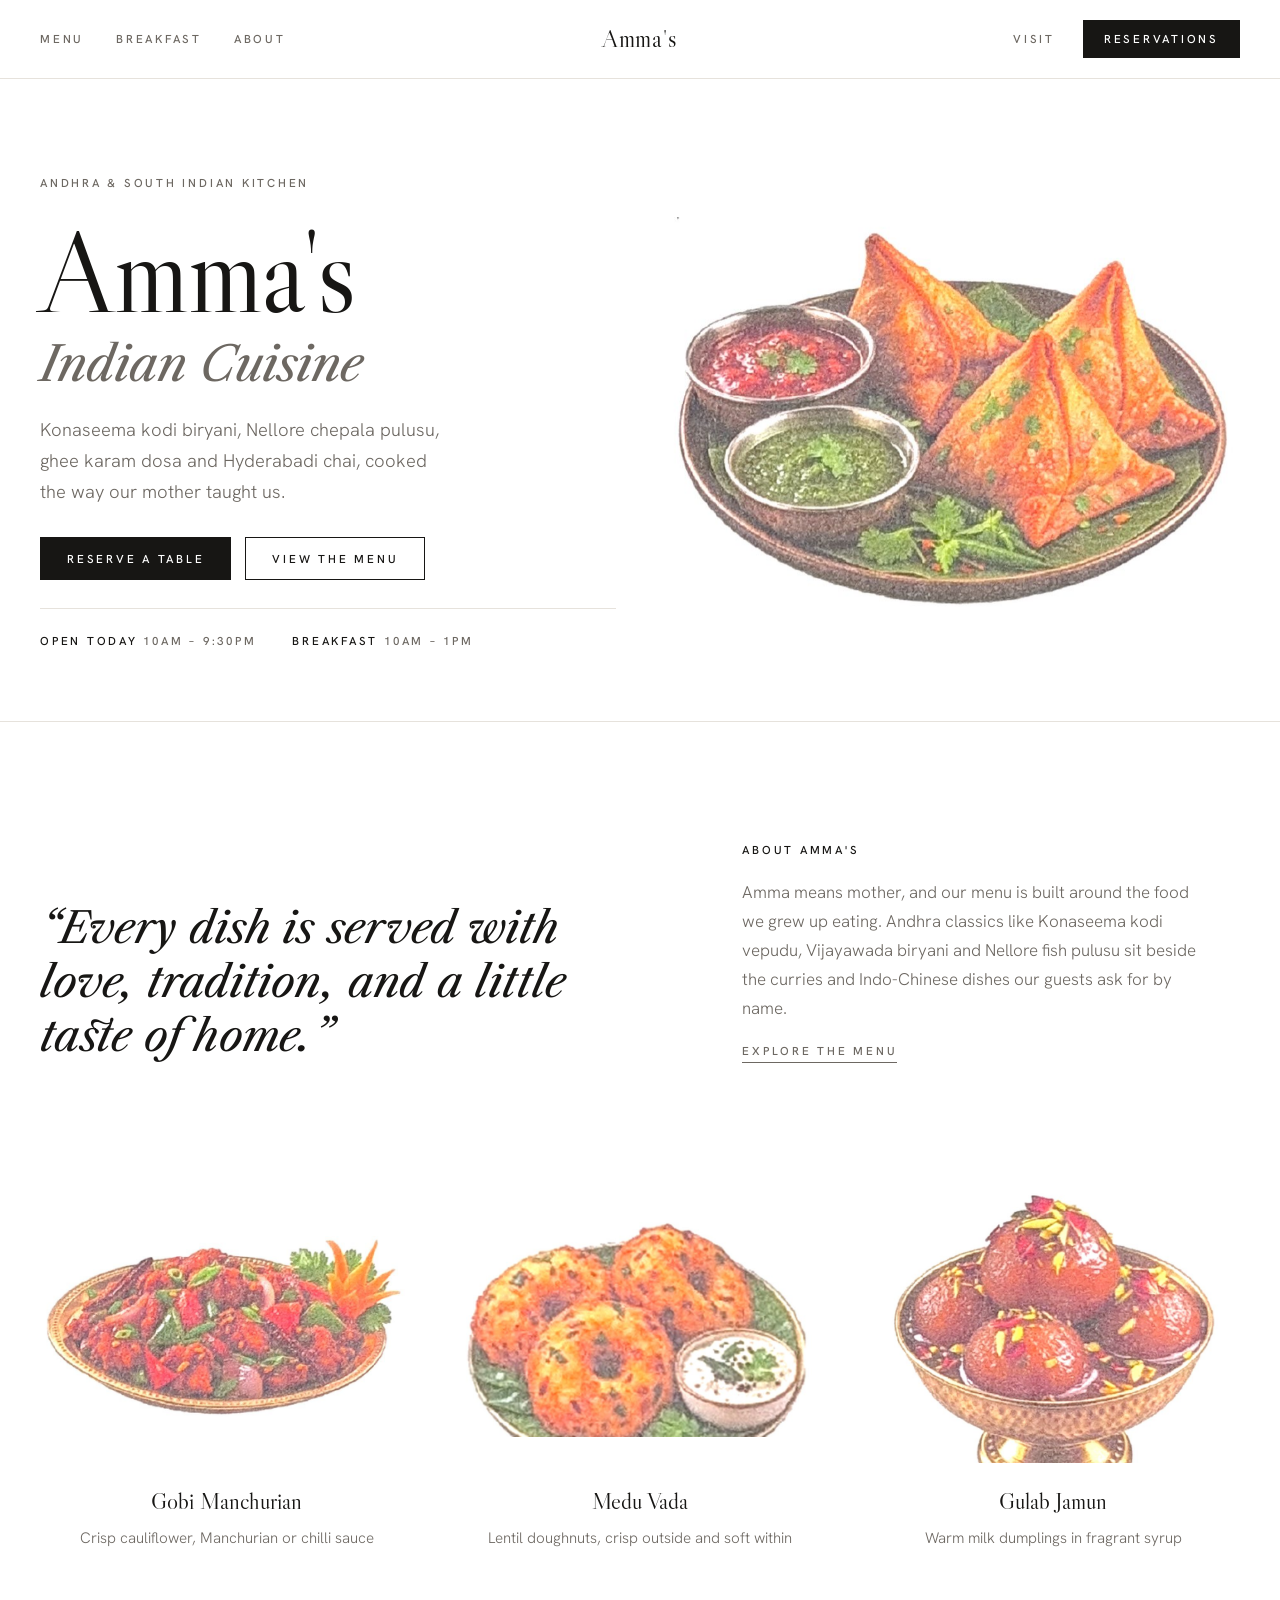
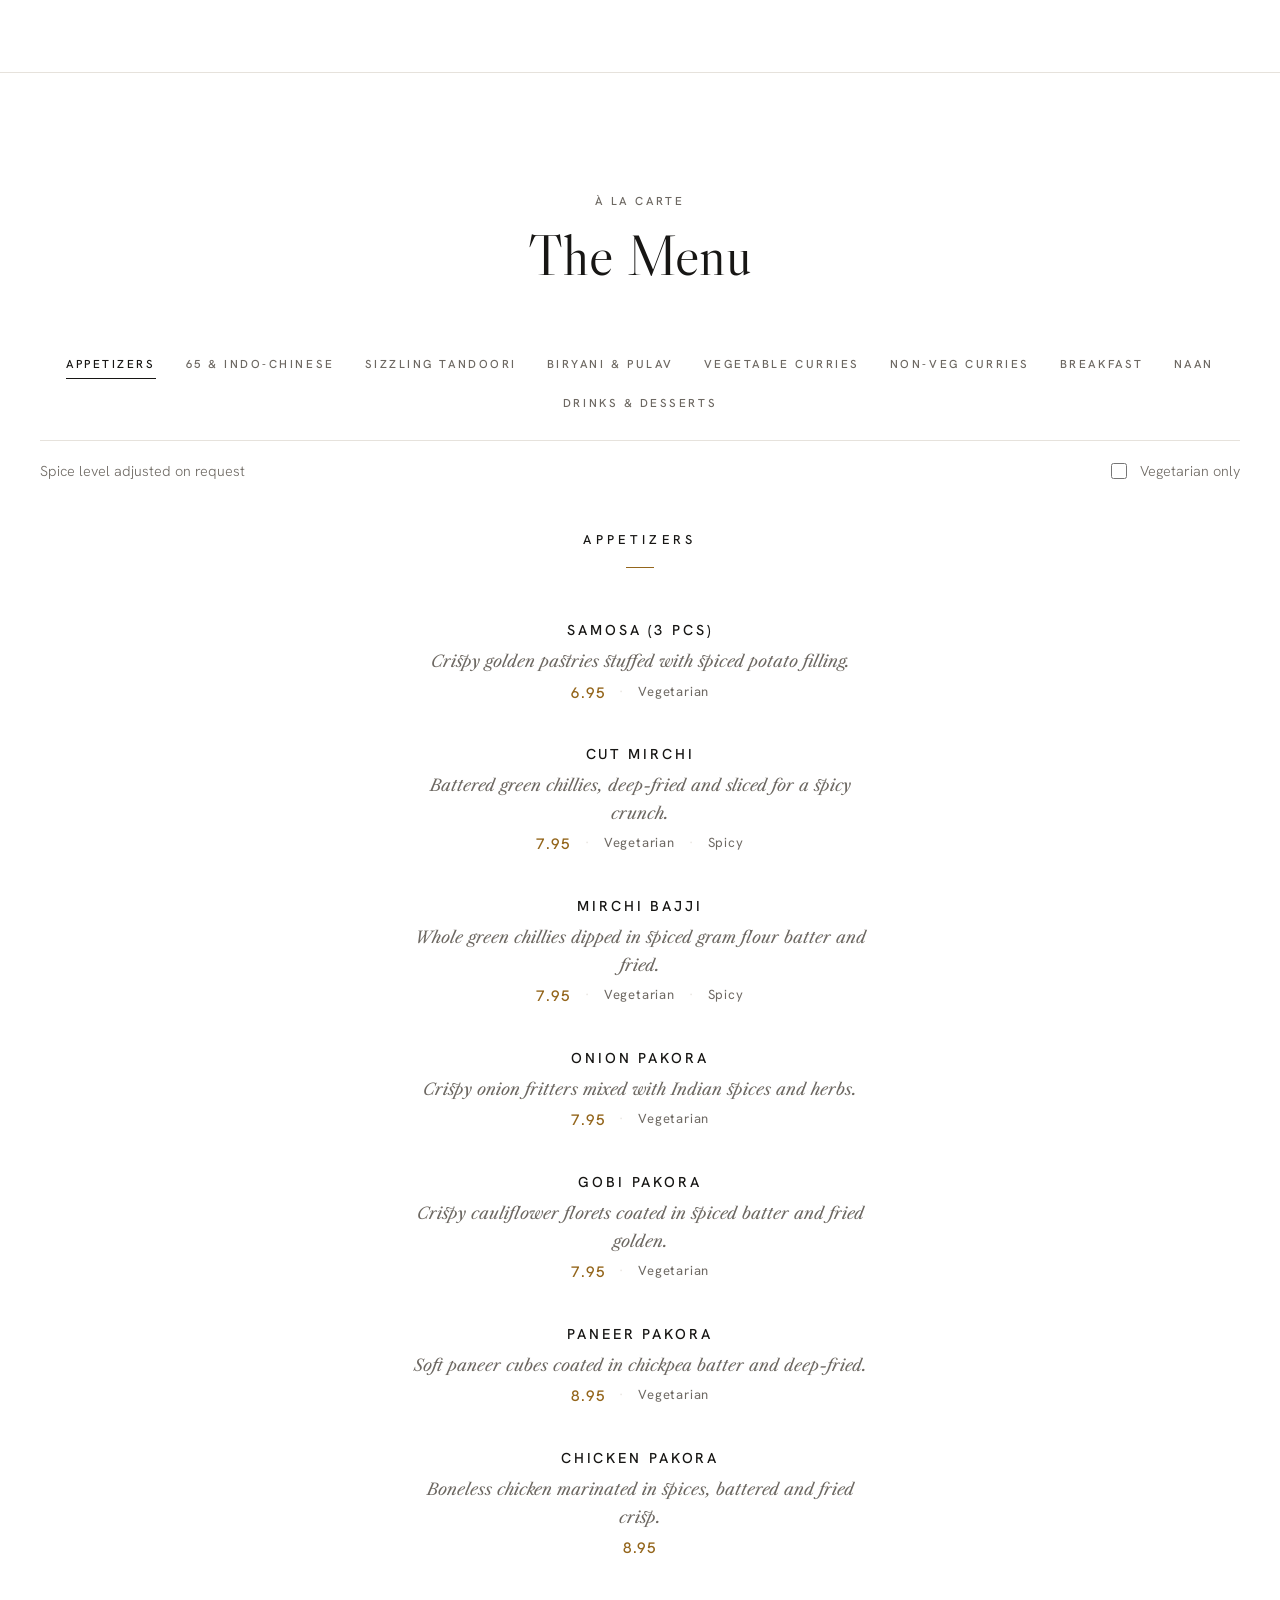
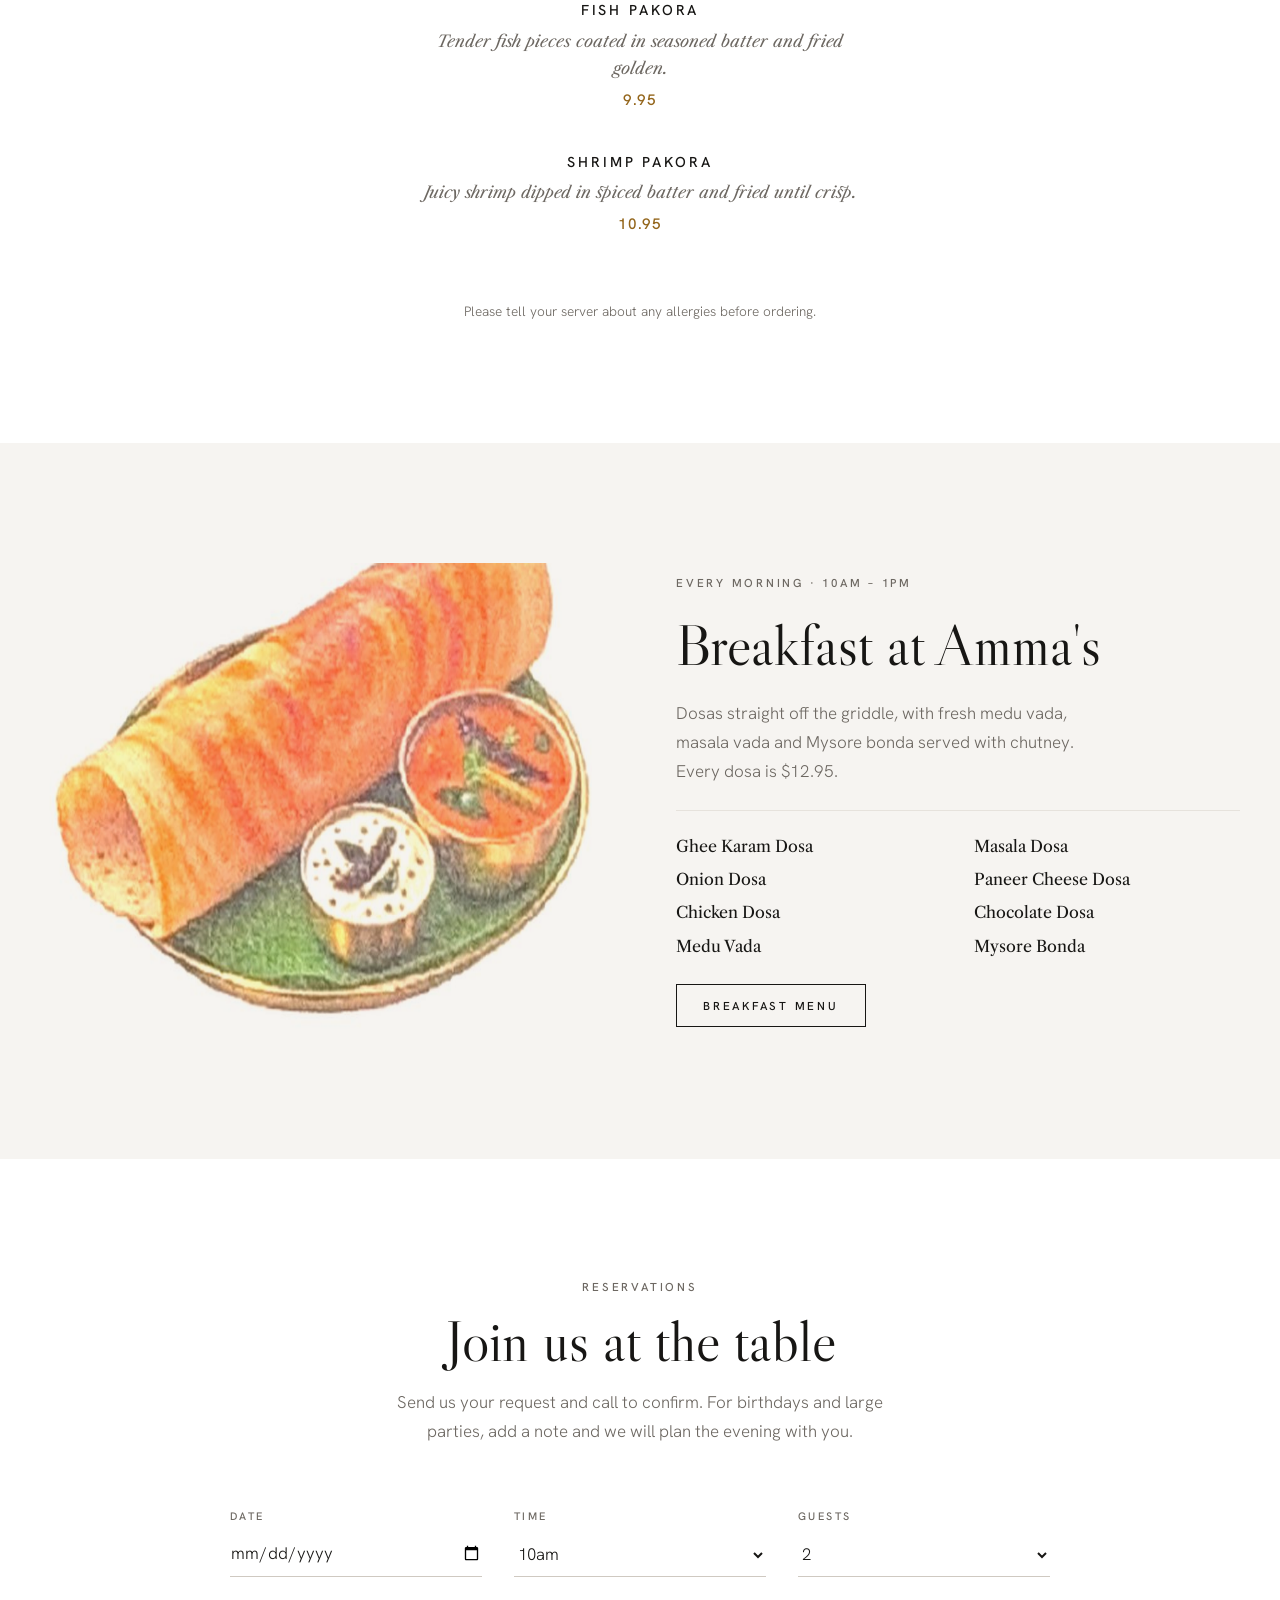
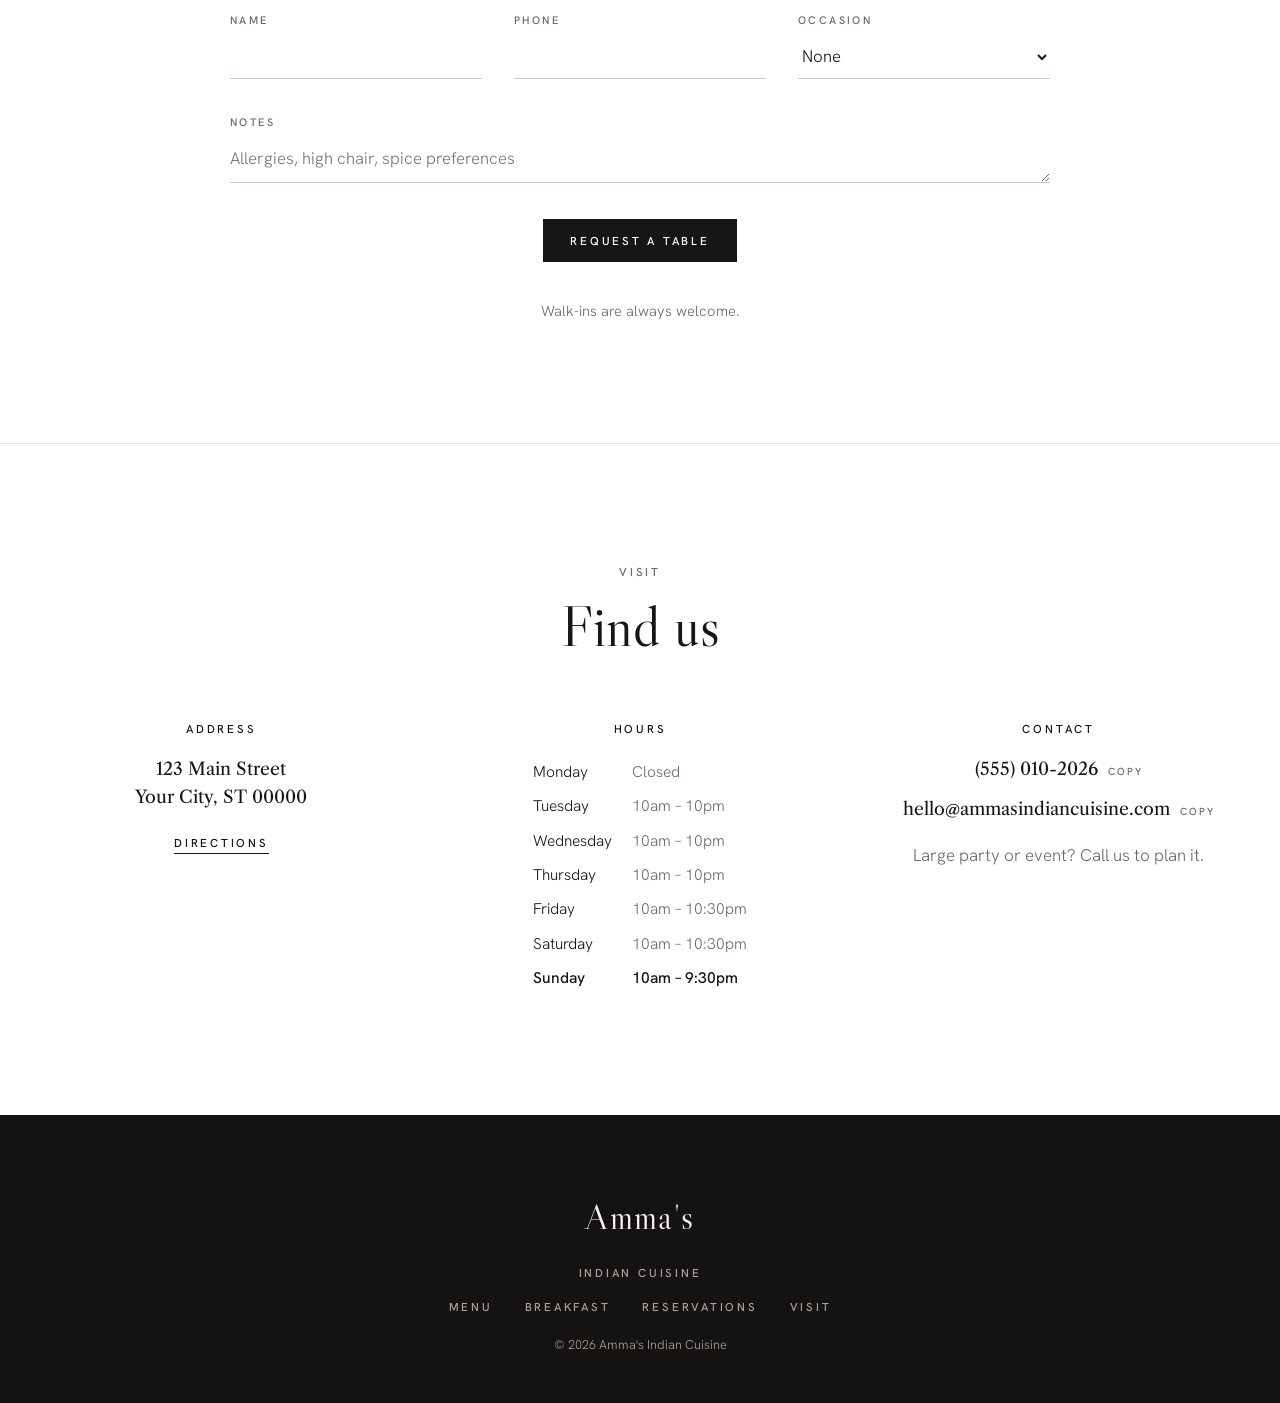
==== ammas-indian-cuisine/index.html @ 2a4d397b "Set Amma's menu as a centred tasting-menu column Dish names in tracked caps, italic descriptions and" ====
<!doctype html>
<html lang="en">
<head>
<meta charset="utf-8">
<meta name="viewport" content="width=device-width, initial-scale=1, viewport-fit=cover">
<title>Amma's Indian Cuisine</title>
<meta name="claude:viewport-fit-sides" content="cover">
<meta name="description" content="Amma's Indian Cuisine: Andhra and South Indian cooking. Dum biryani, Andhra curries, Indo-Chinese, and dosas for breakfast.">
<link rel="preconnect" href="https://fonts.googleapis.com">
<link rel="preconnect" href="https://fonts.gstatic.com" crossorigin>
<link rel="stylesheet" href="https://fonts.googleapis.com/css2?family=Libre+Caslon+Display&family=Libre+Caslon+Text:ital@0;1&family=Hanken+Grotesk:wght@300;400;500;600&display=swap">
<style>
/* Layout: American fine-dining house style. White page, generous whitespace, one serif voice, tracked small caps for wayfinding, photography carries the colour. Single light look by choice: the dish photos sit on white. */
:root {
  --page: #ffffff;
  --ink: #171614;
  --soft: #6d6862;
  --hair: #e6e2dc;
  --brass: #94661c;
  --night: #141311;

  --display: "Libre Caslon Display", "Big Caslon", "Iowan Old Style", Georgia, serif;
  --serif: "Libre Caslon Text", "Iowan Old Style", Georgia, serif;
  --sans: "Hanken Grotesk", "Helvetica Neue", Arial, sans-serif;

  --max: 1240px;
  --gutter-l: max(20px, env(safe-area-inset-left, 0px));
  --gutter-r: max(20px, env(safe-area-inset-right, 0px));
  color-scheme: light;
}

* { box-sizing: border-box; }
[hidden] { display: none !important; }
html { scroll-behavior: smooth; }
body {
  margin: 0;
  background: var(--page);
  color: var(--ink);
  font: 300 1.0625rem/1.7 var(--sans);
  -webkit-font-smoothing: antialiased;
}
body::before {
  content: "";
  position: fixed;
  inset: 0 0 auto;
  height: env(safe-area-inset-top, 0px);
  z-index: 10;
  background: var(--page);
}
h1, h2, h3 { margin: 0; font-weight: 400; text-wrap: balance; }
p { margin: 0; }
img { max-width: 100%; display: block; }
a { color: inherit; }
:focus-visible { outline: 1px solid var(--ink); outline-offset: 4px; }

.wrap { max-width: var(--max); margin: 0 auto; padding-left: var(--gutter-l); padding-right: var(--gutter-r); }
.caps {
  font: 500 0.72rem/1.4 var(--sans);
  letter-spacing: 0.24em;
  text-transform: uppercase;
}
.link {
  text-decoration: none;
  border-bottom: 1px solid currentColor;
  padding-bottom: 3px;
}
.link:hover { color: var(--brass); }
.btn {
  display: inline-block;
  font: 500 0.72rem/1 var(--sans);
  letter-spacing: 0.24em;
  text-transform: uppercase;
  text-decoration: none;
  color: var(--ink);
  border: 1px solid var(--ink);
  padding: 15px 26px;
  background: transparent;
  cursor: pointer;
  transition: background 0.25s, color 0.25s;
}
.btn:hover, .btn.solid { background: var(--ink); color: var(--page); }
.btn.solid:hover { background: transparent; color: var(--ink); }

/* Header */
.site-header {
  position: sticky;
  top: env(safe-area-inset-top, 0px);
  z-index: 20;
  background: var(--page);
  border-bottom: 1px solid var(--hair);
}
.site-header .wrap {
  display: grid;
  grid-template-columns: 1fr auto 1fr;
  align-items: center;
  padding-block: 18px;
  gap: 16px;
}
.nav { display: flex; gap: 32px; }
.nav a { text-decoration: none; color: var(--soft); }
.nav a:hover { color: var(--ink); }
.wordmark {
  font-family: var(--display);
  font-size: 1.55rem;
  letter-spacing: 0.04em;
  text-decoration: none;
  color: var(--ink);
  white-space: nowrap;
}
.header-right { justify-self: end; display: flex; align-items: center; gap: 28px; }
.header-right .btn { padding: 12px 20px; }
@media (max-width: 860px) {
  .site-header .wrap { grid-template-columns: auto 1fr; }
  .nav, .header-right .nav { display: none; }
}

/* Hero */
.hero .wrap {
  display: grid;
  grid-template-columns: repeat(2, minmax(0, 1fr));
  gap: 48px;
  align-items: center;
  padding-block: 96px 72px;
}
.hero-copy { display: grid; gap: 28px; min-width: 0; }
.hero h1 {
  font-family: var(--display);
  font-size: clamp(3.6rem, 9vw, 7.6rem);
  line-height: 0.92;
  letter-spacing: -0.015em;
}
.hero h1 span { display: block; font-family: var(--serif); font-style: italic; font-size: 0.42em; letter-spacing: 0; margin-top: 0.35em; color: var(--soft); }
.hero .lede { font-size: 1.15rem; color: var(--soft); max-width: 40ch; }
.hero-actions { display: flex; flex-wrap: wrap; gap: 14px; align-items: center; }
.hero-meta { display: flex; flex-wrap: wrap; gap: 10px 36px; color: var(--soft); padding-top: 24px; border-top: 1px solid var(--hair); }
.hero-meta b { color: var(--ink); font-weight: 500; }
.hero-figure { margin: 0; min-width: 0; }
.hero-figure img { width: 100%; height: auto; }
@media (prefers-reduced-motion: no-preference) {
  .hero-copy > *, .hero-figure { animation: fade 1.2s cubic-bezier(.2,.6,.2,1) both; }
  .hero-copy > *:nth-child(2) { animation-delay: 0.1s; }
  .hero-copy > *:nth-child(3) { animation-delay: 0.2s; }
  .hero-copy > *:nth-child(4) { animation-delay: 0.3s; }
  .hero-figure { animation-delay: 0.25s; }
}
@keyframes fade { from { opacity: 0.001; transform: translateY(12px); } }
@media (max-width: 860px) {
  .hero .wrap { grid-template-columns: minmax(0, 1fr); padding-block: 56px 40px; }
}

section { padding-block: 120px; }
@media (max-width: 860px) { section { padding-block: 80px; } }
.section-title { display: grid; gap: 16px; justify-items: center; text-align: center; margin-bottom: 64px; }
.section-title h2 { font-family: var(--display); font-size: clamp(2.4rem, 5vw, 3.6rem); line-height: 1.05; }
.section-title p { color: var(--soft); max-width: 52ch; }
.caps.muted { color: var(--soft); }

/* Statement */
.statement { border-top: 1px solid var(--hair); }
.statement .wrap { display: grid; grid-template-columns: minmax(0, 5fr) minmax(0, 4fr); gap: 80px; align-items: end; }
.statement blockquote {
  margin: 0;
  font-family: var(--serif);
  font-style: italic;
  font-size: clamp(1.8rem, 3.4vw, 2.7rem);
  line-height: 1.25;
}
.statement-body { display: grid; gap: 20px; color: var(--soft); max-width: 46ch; min-width: 0; }
@media (max-width: 860px) { .statement .wrap { grid-template-columns: minmax(0, 1fr); gap: 36px; } }

/* Signatures */
.signatures { padding-top: 0; }
.sig-grid { display: grid; grid-template-columns: repeat(3, minmax(0, 1fr)); gap: 40px; }
.sig-grid figure { margin: 0; display: grid; gap: 18px; align-content: start; }
.sig-grid .frame { aspect-ratio: 4 / 3; max-width: 100%; }
.sig-grid img { width: 100%; height: 100%; object-fit: contain; transition: transform 0.6s cubic-bezier(.2,.6,.2,1); }
.sig-grid figure:hover img { transform: scale(1.03); }
.sig-grid figcaption { display: grid; gap: 6px; text-align: center; }
.sig-grid figcaption b { font-family: var(--display); font-weight: 400; font-size: 1.45rem; }
.sig-grid figcaption span { color: var(--soft); font-size: 0.95rem; }
@media (max-width: 860px) { .sig-grid { grid-template-columns: minmax(0, 1fr); gap: 56px; } }

/* Menu */
.menu { background: var(--page); border-top: 1px solid var(--hair); }
.menu-nav {
  display: flex;
  flex-wrap: wrap;
  justify-content: center;
  gap: 10px 30px;
  padding-bottom: 22px;
  border-bottom: 1px solid var(--hair);
  margin-bottom: 18px;
}
.tab {
  background: none;
  border: 0;
  padding: 6px 0;
  color: var(--soft);
  cursor: pointer;
  font: 500 0.72rem/1.4 var(--sans);
  letter-spacing: 0.22em;
  text-transform: uppercase;
  border-bottom: 1px solid transparent;
}
.tab:hover { color: var(--ink); }
.tab[aria-selected="true"] { color: var(--ink); border-bottom-color: var(--ink); }
.menu-sub {
  display: flex;
  flex-wrap: wrap;
  justify-content: space-between;
  gap: 12px 24px;
  color: var(--soft);
  font-size: 0.9rem;
  margin-bottom: 48px;
}
.menu-sub label { display: inline-flex; gap: 10px; align-items: center; cursor: pointer; }
.menu-sub input { accent-color: var(--ink); width: 16px; height: 16px; }
.section-note { text-align: center; font-family: var(--serif); font-style: italic; color: var(--soft); margin: -20px auto 48px; max-width: 52ch; }
/* Tasting-menu setting: one centred column, names in tracked caps, italic descriptions, price beneath */
.menu-head { text-align: center; font: 500 0.8rem/1.4 var(--sans); letter-spacing: 0.34em; text-transform: uppercase; margin-bottom: 52px; }
.menu-head::after { content: ""; display: block; width: 28px; height: 1px; background: var(--brass); margin: 18px auto 0; }
.menu-list { display: grid; gap: 40px; max-width: 580px; margin: 0 auto; text-align: center; }
.dish { display: grid; gap: 6px; justify-items: center; }
.dish .sig { font: 500 0.62rem/1.4 var(--sans); letter-spacing: 0.24em; text-transform: uppercase; color: var(--brass); }
.dish h3 { font: 500 0.9rem/1.5 var(--sans); letter-spacing: 0.2em; text-transform: uppercase; }
.dish p { font-family: var(--serif); font-style: italic; color: var(--soft); font-size: 1.02rem; max-width: 46ch; }
.dish .line { display: flex; flex-wrap: wrap; justify-content: center; gap: 4px 14px; font: 400 0.82rem/1.5 var(--sans); letter-spacing: 0.06em; color: var(--soft); }
.dish .price { font: 500 0.95rem/1.5 var(--sans); letter-spacing: 0.06em; color: var(--brass); font-variant-numeric: tabular-nums; }
.dish .price.ask { font-weight: 400; font-style: italic; font-family: var(--serif); letter-spacing: 0; }
.dish .line span + span::before { content: "·"; margin-right: 14px; color: var(--hair); }
.menu-empty { text-align: center; color: var(--soft); }
.menu-foot { text-align: center; color: var(--soft); font-size: 0.85rem; margin-top: 64px; }

/* Breakfast */
.breakfast { background: #f6f4f1; }
.breakfast .wrap { display: grid; grid-template-columns: repeat(2, minmax(0, 1fr)); gap: 72px; align-items: center; }
.breakfast-copy { display: grid; gap: 24px; min-width: 0; }
.breakfast-copy h2 { font-family: var(--display); font-size: clamp(2.4rem, 5vw, 3.6rem); line-height: 1.05; }
.breakfast-copy p { color: var(--soft); max-width: 44ch; }
.breakfast figure { margin: 0; mix-blend-mode: multiply; min-width: 0; }
.breakfast-list { display: grid; grid-template-columns: repeat(2, minmax(0, 1fr)); gap: 6px 32px; font-family: var(--serif); font-size: 1rem; padding-top: 22px; border-top: 1px solid var(--hair); }
@media (max-width: 860px) { .breakfast .wrap { grid-template-columns: minmax(0, 1fr); gap: 40px; } }

/* Reservations */
.reserve .form {
  max-width: 820px;
  margin: 0 auto;
  display: grid;
  grid-template-columns: repeat(3, minmax(0, 1fr));
  gap: 36px 32px;
}
.field { display: grid; gap: 8px; min-width: 0; }
.field.wide { grid-column: span 2; }
.field.full { grid-column: 1 / -1; }
.field label { font: 500 0.68rem/1.4 var(--sans); letter-spacing: 0.22em; text-transform: uppercase; color: var(--soft); }
.field input, .field select, .field textarea {
  width: 100%;
  border: 0;
  border-bottom: 1px solid #cfc9c1;
  border-radius: 0;
  background: transparent;
  color: var(--ink);
  font: 300 1.05rem/1.4 var(--sans);
  padding: 8px 0 10px;
}
.field input:focus, .field select:focus, .field textarea:focus { outline: none; border-bottom-color: var(--ink); }
.field textarea { resize: vertical; min-height: 44px; }
.form-actions { grid-column: 1 / -1; display: grid; justify-items: center; gap: 16px; }
.form-error { color: #9c2b1d; font-size: 0.95rem; }
.confirm {
  grid-column: 1 / -1;
  border: 1px solid var(--hair);
  padding: 28px;
  text-align: center;
  display: grid;
  gap: 12px;
  justify-items: center;
}
.confirm b { font-family: var(--display); font-weight: 400; font-size: 1.5rem; }
.confirm pre { margin: 0; white-space: pre-wrap; font: 300 1rem/1.6 var(--sans); color: var(--soft); }
.reserve-small { text-align: center; color: var(--soft); font-size: 0.92rem; margin-top: 36px; }
@media (max-width: 640px) {
  .reserve .form { grid-template-columns: minmax(0, 1fr); gap: 28px; }
  .field.wide { grid-column: auto; }
}

/* Visit */
.visit { border-top: 1px solid var(--hair); }
.visit-grid { display: grid; grid-template-columns: repeat(3, minmax(0, 1fr)); gap: 56px; text-align: center; }
.visit-grid h3 { margin-bottom: 18px; }
.visit-grid address { font-style: normal; font-family: var(--serif); font-size: 1.1rem; line-height: 1.6; }
.hours { margin: 0 auto; border-collapse: collapse; font-variant-numeric: tabular-nums; font-size: 0.97rem; }
.hours td { padding: 4px 10px; color: var(--soft); text-align: left; }
.hours td:first-child { color: var(--ink); }
.hours tr.today td { color: var(--ink); font-weight: 500; }
.contact { display: grid; gap: 10px; justify-items: center; font-family: var(--serif); font-size: 1.1rem; }
.copy { background: none; border: 0; color: var(--soft); font: 500 0.64rem/1 var(--sans); letter-spacing: 0.2em; text-transform: uppercase; cursor: pointer; padding: 4px 0 4px 10px; }
.copy:hover { color: var(--ink); }
@media (max-width: 860px) { .visit-grid { grid-template-columns: minmax(0, 1fr); gap: 48px; } }

footer { background: var(--night); color: #a8a29a; }
footer .wrap { display: grid; justify-items: center; gap: 18px; padding-block: 72px 48px; text-align: center; }
footer .wordmark { color: #f5f2ee; font-size: 2.2rem; }
footer nav { display: flex; flex-wrap: wrap; justify-content: center; gap: 12px 32px; }
footer nav a { text-decoration: none; color: #a8a29a; }
footer nav a:hover { color: #f5f2ee; }
footer small { font-size: 0.8rem; }
</style>
</head>
<body>

<header class="site-header">
  <div class="wrap">
    <nav class="nav caps" aria-label="Primary">
      <a href="#menu">Menu</a>
      <a href="#breakfast">Breakfast</a>
      <a href="#about">About</a>
    </nav>
    <a class="wordmark" href="#top">Amma's</a>
    <div class="header-right">
      <nav class="nav caps" aria-label="Secondary"><a href="#visit">Visit</a></nav>
      <a class="btn solid" href="#reserve">Reservations</a>
    </div>
  </div>
</header>

<main id="top">
  <div class="hero">
    <div class="wrap">
      <div class="hero-copy">
        <span class="caps muted">Andhra &amp; South Indian Kitchen</span>
        <h1>Amma's<span>Indian Cuisine</span></h1>
        <p class="lede">Konaseema kodi biryani, Nellore chepala pulusu, ghee karam dosa and Hyderabadi chai, cooked the way our mother taught us.</p>
        <div class="hero-actions">
          <a class="btn solid" href="#reserve">Reserve a table</a>
          <a class="btn" href="#menu">View the menu</a>
        </div>
        <div class="hero-meta caps">
          <span id="hero-hours"><b>Open today</b></span>
          <span><b>Breakfast</b> 10am – 1pm</span>
        </div>
      </div>
      <figure class="hero-figure">
        <img src="images/samosa.jpg" width="900" height="609" alt="Three samosas on a brass plate with mint and tamarind chutneys">
      </figure>
    </div>
  </div>

  <section class="statement" id="about">
    <div class="wrap">
      <blockquote>“Every dish is served with love, tradition, and a little taste of home.”</blockquote>
      <div class="statement-body">
        <span class="caps" style="color: var(--ink)">About Amma's</span>
        <p>Amma means mother, and our menu is built around the food we grew up eating. Andhra classics like Konaseema kodi vepudu, Vijayawada biryani and Nellore fish pulusu sit beside the curries and Indo-Chinese dishes our guests ask for by name.</p>
        <a class="link caps" href="#menu" style="justify-self: start">Explore the menu</a>
      </div>
    </div>
  </section>

  <section class="signatures" aria-label="Signature dishes">
    <div class="wrap">
      <div class="sig-grid">
        <figure>
          <div class="frame"><img src="images/gobi-manchurian.jpg" width="900" height="483" alt="Gobi Manchurian tossed with peppers and onion" loading="lazy"></div>
          <figcaption><b>Gobi Manchurian</b><span>Crisp cauliflower, Manchurian or chilli sauce</span></figcaption>
        </figure>
        <figure>
          <div class="frame"><img src="images/medu-vada.jpg" width="900" height="549" alt="Medu vada with coconut chutney" loading="lazy"></div>
          <figcaption><b>Medu Vada</b><span>Lentil doughnuts, crisp outside and soft within</span></figcaption>
        </figure>
        <figure>
          <div class="frame"><img src="images/gulab-jamun.jpg" width="900" height="736" alt="Gulab jamun with pistachio and rose petals in a brass bowl" loading="lazy"></div>
          <figcaption><b>Gulab Jamun</b><span>Warm milk dumplings in fragrant syrup</span></figcaption>
        </figure>
      </div>
    </div>
  </section>

  <section class="menu" id="menu">
    <div class="wrap">
      <div class="section-title">
        <span class="caps muted">À la carte</span>
        <h2>The Menu</h2>
      </div>
      <div class="menu-nav" role="tablist" aria-label="Menu sections" id="tabs"></div>
      <div class="menu-sub">
        <span>Spice level adjusted on request</span>
        <label for="veg-only"><input type="checkbox" id="veg-only"> Vegetarian only</label>
      </div>
      <h3 class="menu-head" id="menu-head"></h3>
      <p class="section-note" id="section-note" hidden></p>
      <div class="menu-list" id="menu-list" role="tabpanel" aria-live="polite"></div>
      <p class="menu-foot">Please tell your server about any allergies before ordering.</p>
    </div>
  </section>

  <section class="breakfast" id="breakfast">
    <div class="wrap">
      <figure><img src="images/dosa.jpg" width="900" height="476" alt="Masala dosa with sambar and coconut chutney" loading="lazy"></figure>
      <div class="breakfast-copy">
        <span class="caps muted">Every morning · 10am – 1pm</span>
        <h2>Breakfast at Amma's</h2>
        <p>Dosas straight off the griddle, with fresh medu vada, masala vada and Mysore bonda served with chutney. Every dosa is <span id="dosa-price">$12.95</span>.</p>
        <div class="breakfast-list">
          <span>Ghee Karam Dosa</span><span>Masala Dosa</span>
          <span>Onion Dosa</span><span>Paneer Cheese Dosa</span>
          <span>Chicken Dosa</span><span>Chocolate Dosa</span>
          <span>Medu Vada</span><span>Mysore Bonda</span>
        </div>
        <div><button class="btn" type="button" id="see-breakfast">Breakfast menu</button></div>
      </div>
    </div>
  </section>

  <section class="reserve" id="reserve">
    <div class="wrap">
      <div class="section-title">
        <span class="caps muted">Reservations</span>
        <h2>Join us at the table</h2>
        <p>Send us your request and call to confirm. For birthdays and large parties, add a note and we will plan the evening with you.</p>
      </div>
      <form class="form" id="reserve-form" novalidate>
        <div class="field"><label for="r-date">Date</label><input id="r-date" name="date" type="date" required></div>
        <div class="field"><label for="r-time">Time</label><select id="r-time" name="time" required></select></div>
        <div class="field"><label for="r-guests">Guests</label>
          <select id="r-guests" name="guests">
            <option>1</option><option selected>2</option><option>3</option><option>4</option><option>5</option><option>6</option><option>7</option><option>8</option><option>9</option><option>10</option><option>More than 10</option>
          </select>
        </div>
        <div class="field"><label for="r-name">Name</label><input id="r-name" name="name" autocomplete="name" required></div>
        <div class="field"><label for="r-phone">Phone</label><input id="r-phone" name="phone" type="tel" autocomplete="tel" required></div>
        <div class="field"><label for="r-occasion">Occasion</label>
          <select id="r-occasion" name="occasion">
            <option>None</option><option>Birthday</option><option>Anniversary</option><option>Family gathering</option><option>Business meal</option>
          </select>
        </div>
        <div class="field full"><label for="r-notes">Notes</label><textarea id="r-notes" name="notes" rows="1" placeholder="Allergies, high chair, spice preferences"></textarea></div>
        <div class="form-actions">
          <p class="form-error" id="form-error" hidden></p>
          <button class="btn solid" type="submit">Request a table</button>
        </div>
        <div class="confirm" id="confirm" hidden>
          <b>Thank you. Please call to confirm.</b>
          <pre id="confirm-text"></pre>
          <div><span id="confirm-phone" class="caps"></span><button class="copy" type="button" id="copy-booking">Copy details</button></div>
        </div>
      </form>
      <p class="reserve-small">Walk-ins are always welcome.</p>
    </div>
  </section>

  <section class="visit" id="visit">
    <div class="wrap">
      <div class="section-title">
        <span class="caps muted">Visit</span>
        <h2>Find us</h2>
      </div>
      <div class="visit-grid">
        <div>
          <h3 class="caps">Address</h3>
          <address id="address"></address>
          <p style="margin-top: 16px"><a class="link caps" id="map-link" href="#" target="_blank" rel="noopener">Directions</a></p>
        </div>
        <div>
          <h3 class="caps">Hours</h3>
          <table class="hours" id="hours"></table>
        </div>
        <div>
          <h3 class="caps">Contact</h3>
          <div class="contact">
            <div><span id="phone"></span><button class="copy" type="button" data-copy="phone">Copy</button></div>
            <div><span id="email"></span><button class="copy" type="button" data-copy="email">Copy</button></div>
          </div>
          <p style="margin-top: 16px; color: var(--soft)">Large party or event? Call us to plan it.</p>
        </div>
      </div>
    </div>
  </section>
</main>

<footer>
  <div class="wrap">
    <a class="wordmark" href="#top">Amma's</a>
    <span class="caps">Indian Cuisine</span>
    <nav class="caps" aria-label="Footer">
      <a href="#menu">Menu</a><a href="#breakfast">Breakfast</a><a href="#reserve">Reservations</a><a href="#visit">Visit</a>
    </nav>
    <small>© <span id="year"></span> Amma's Indian Cuisine</small>
  </div>
</footer>

<script>
// ---- Edit your restaurant's details here --------------------------------
const CONFIG = {
  phone: "(555) 010-2026",               // PLACEHOLDER
  email: "hello@ammasindiancuisine.com", // PLACEHOLDER
  address: ["123 Main Street", "Your City, ST 00000"], // PLACEHOLDER
  currency: "$",
  // Day index: 0 = Sunday. null = closed. PLACEHOLDER hours; breakfast is 10am – 1pm.
  hours: [
    { day: "Sunday",    open: "10:00", close: "21:30" },
    { day: "Monday",    open: null,    close: null },
    { day: "Tuesday",   open: "10:00", close: "22:00" },
    { day: "Wednesday", open: "10:00", close: "22:00" },
    { day: "Thursday",  open: "10:00", close: "22:00" },
    { day: "Friday",    open: "10:00", close: "22:30" },
    { day: "Saturday",  open: "10:00", close: "22:30" }
  ]
};

// From the printed menu. veg: true/false · hot: shows a "Spicy" tag · price: null shows "Ask us"
const MENU = {
  "Appetizers": { items: [
    { name: "Samosa (3 pcs)", veg: true, price: 6.95, desc: "Crispy golden pastries stuffed with spiced potato filling." },
    { name: "Cut Mirchi", veg: true, hot: true, price: 7.95, desc: "Battered green chillies, deep-fried and sliced for a spicy crunch." },
    { name: "Mirchi Bajji", veg: true, hot: true, price: 7.95, desc: "Whole green chillies dipped in spiced gram flour batter and fried." },
    { name: "Onion Pakora", veg: true, price: 7.95, desc: "Crispy onion fritters mixed with Indian spices and herbs." },
    { name: "Gobi Pakora", veg: true, price: 7.95, desc: "Crispy cauliflower florets coated in spiced batter and fried golden." },
    { name: "Paneer Pakora", veg: true, price: 8.95, desc: "Soft paneer cubes coated in chickpea batter and deep-fried." },
    { name: "Chicken Pakora", veg: false, price: 8.95, desc: "Boneless chicken marinated in spices, battered and fried crisp." },
    { name: "Fish Pakora", veg: false, price: 9.95, desc: "Tender fish pieces coated in seasoned batter and fried golden." },
    { name: "Shrimp Pakora", veg: false, price: 10.95, desc: "Juicy shrimp dipped in spiced batter and fried until crisp." }
  ]},
  "65 & Indo-Chinese": { items: [
    { name: "Chicken 65", veg: false, hot: true, price: 14.95, desc: "Spicy, crispy chicken with bold South Indian flavour.", tag: "House favourite" },
    { name: "Paneer 65", veg: true, hot: true, price: 14.95, desc: "Crispy paneer bites tossed in spicy seasoning." },
    { name: "Prawn 65", veg: false, hot: true, price: 15.95, desc: "Juicy prawns fried and coated in flavourful spices." },
    { name: "Gobi 65", veg: true, hot: true, price: 13.95, desc: "Crispy cauliflower tossed in spicy 65 masala." },
    { name: "Chicken Manchurian / Chilli", veg: false, price: 14.95, desc: "Crispy chicken tossed in tangy Manchurian or spicy chilli sauce." },
    { name: "Paneer Manchurian / Chilli", veg: true, price: 14.95, desc: "Paneer tossed in your choice of tangy Manchurian or spicy chilli sauce." },
    { name: "Gobi Manchurian / Chilli", veg: true, price: 13.95, desc: "Crispy cauliflower in classic Manchurian sauce or spicy chilli sauce." },
    { name: "Baby Corn Manchurian / Chilli", veg: true, price: 13.95, desc: "Crunchy baby corn tossed in Indo-Chinese or spicy chilli sauce." }
  ]},
  "Sizzling Tandoori": { items: [
    { name: "Tandoori Chicken", veg: false, price: null, desc: "Bone-in or boneless. Chicken marinated in flavourful spices and grilled until tender." },
    { name: "Tandoori Mutton", veg: false, price: null, desc: "Goat marinated in aromatic spices and cooked in the tandoor." },
    { name: "Tandoori Fish (Salmon)", veg: false, price: null, desc: "Tender salmon marinated in aromatic spices and grilled to perfection." },
    { name: "Paneer Tikka", veg: true, price: null, desc: "Soft paneer cubes marinated in aromatic spices and grilled to perfection." }
  ]},
  "Biryani & Pulav": { items: [
    { name: "Chicken Dum Biryani", veg: false, price: 14.95, desc: "Tender chicken and fragrant basmati rice slow-cooked with aromatic spices." },
    { name: "Mutton Dum Biryani", veg: false, price: 15.95, desc: "Succulent goat and basmati rice slow-cooked with traditional spices." },
    { name: "Konaseema Kodi Biryani", veg: false, hot: true, price: 15.95, desc: "Spicy coastal Andhra-style chicken biryani with bold, traditional flavours.", tag: "Andhra special" },
    { name: "Vijayawada Chicken Biryani", veg: false, hot: true, price: 15.95, desc: "Fragrant basmati rice topped with spicy, flavourful chicken." },
    { name: "Rajugari Kodi Pulav", veg: false, price: 16.95, desc: "Andhra-style chicken pulao cooked with green chillies and aromatic spices.", tag: "Andhra special" },
    { name: "Paneer Biryani", veg: true, price: 15.95, desc: "Aromatic basmati rice layered with tender paneer and fragrant spices." },
    { name: "Veg Biryani", veg: true, price: 14.95, desc: "Fragrant basmati rice layered with mixed vegetables and biryani spices." },
    { name: "Veg Pulav", veg: true, price: 14.95, desc: "Fluffy basmati rice cooked with fresh vegetables and mild spices." }
  ]},
  "Vegetable Curries": { items: [
    { name: "Dal Tadka", veg: true, price: 13.95, desc: "Yellow lentils tempered with aromatic spices and ghee." },
    { name: "Aloo Gobi", veg: true, price: 13.95, desc: "Potatoes and cauliflower cooked with traditional Indian spices." },
    { name: "Chana Masala", veg: true, price: 13.95, desc: "Chickpeas simmered in a tangy, spiced onion-tomato gravy." },
    { name: "Bhindi Fry", veg: true, price: 13.95, desc: "Tender okra stir-fried with onions and Indian spices." },
    { name: "Gutti Vankaya", veg: true, price: 13.95, desc: "Baby eggplants simmered in a rich, flavourful Andhra-style gravy.", tag: "Andhra special" },
    { name: "Veg Tikka Masala", veg: true, price: 13.95, desc: "Mixed vegetables simmered in a creamy, spiced tomato gravy." },
    { name: "Paneer Tikka Masala", veg: true, price: 14.95, desc: "Grilled paneer simmered in a rich, creamy tomato gravy." },
    { name: "Paneer Butter Masala", veg: true, price: 14.95, desc: "Soft paneer cubes in a buttery, mildly spiced tomato gravy." },
    { name: "Paneer Saag", veg: true, price: 14.95, desc: "Tender paneer cooked in creamy, flavourful spinach gravy." },
    { name: "Kadai Paneer", veg: true, price: 14.95, desc: "Paneer tossed with bell peppers and aromatic spices." }
  ]},
  "Non-Veg Curries": { note: "Substitute shrimp for an additional $3, or lamb for an additional $2, on any eligible dish.", items: [
    { name: "Chicken Tikka Masala", veg: false, price: 15.95, desc: "Tender grilled chicken simmered in creamy tomato gravy." },
    { name: "Butter Chicken", veg: false, price: 15.95, desc: "Juicy chicken in a rich, buttery tomato sauce." },
    { name: "Chicken Coconut Korma", veg: false, price: 15.95, desc: "Tender chicken simmered in a mild, creamy coconut gravy." },
    { name: "Chicken Saag", veg: false, price: 15.95, desc: "Succulent chicken cooked in flavourful spinach gravy." },
    { name: "Chicken Vindaloo", veg: false, hot: true, price: 15.95, desc: "Tender chicken in a bold, tangy and spicy curry." },
    { name: "Mutton Curry", veg: false, price: 17.95, desc: "Tender goat slow-cooked in a rich, spiced gravy." },
    { name: "Konaseema Kodi Vepudu", veg: false, hot: true, price: 18.95, desc: "Spicy Andhra-style chicken fry with aromatic spices.", tag: "Andhra special" },
    { name: "Fish Curry", veg: false, price: 18.95, desc: "Tender fish simmered in a tangy, aromatic curry." },
    { name: "Nellore Chepala Pulusu", veg: false, price: 18.95, desc: "Traditional Andhra-style fish curry with tangy tamarind spices.", tag: "Andhra special" }
  ]},
  "Breakfast": { note: "Served every morning, 10am – 1pm.", items: [
    { name: "Plain Dosa", veg: true, price: 12.95, desc: "Golden, crispy rice and lentil crêpe." },
    { name: "Onion Dosa", veg: true, price: 12.95, desc: "Crispy dosa topped with finely chopped onions." },
    { name: "Masala Dosa", veg: true, price: 12.95, desc: "Golden dosa filled with spiced potato masala." },
    { name: "Ghee Karam Dosa", veg: true, hot: true, price: 12.95, desc: "Crispy dosa flavoured with ghee and spicy karam powder." },
    { name: "Cheese Dosa", veg: true, price: 12.95, desc: "Golden dosa filled with melted cheese." },
    { name: "Paneer Cheese Dosa", veg: true, price: 12.95, desc: "Golden dosa stuffed with paneer and melted cheese." },
    { name: "Chocolate Dosa", veg: true, price: 12.95, desc: "Crispy dosa filled with rich chocolate." },
    { name: "Chicken Dosa", veg: false, price: 12.95, desc: "Crispy dosa filled with flavourful spiced chicken." },
    { name: "Medu Vada", veg: true, price: null, desc: "Crispy lentil doughnuts with a soft, savoury centre." },
    { name: "Masala Vada", veg: true, price: null, desc: "Crunchy chana dal fritters with herbs and spices." },
    { name: "Mysore Bonda", veg: true, price: null, desc: "Soft, fluffy golden fritters served with chutney." }
  ]},
  "Naan": { items: [
    { name: "Plain Naan", veg: true, price: 3.95, desc: "Soft, fluffy bread baked fresh in a tandoor." },
    { name: "Butter Naan", veg: true, price: 3.95, desc: "Classic naan brushed with rich, melted butter." },
    { name: "Garlic Naan", veg: true, price: 3.95, desc: "Freshly baked naan topped with garlic and cilantro." },
    { name: "Bullet Naan", veg: true, hot: true, price: 4.95, desc: "Spicy naan topped with green chillies and herbs." },
    { name: "Onion Naan", veg: true, price: 4.95, desc: "Soft naan stuffed with seasoned onions." }
  ]},
  "Drinks & Desserts": { items: [
    { name: "Mango Lassi", veg: true, price: 3.95, desc: "Rich, creamy yoghurt blended with sweet mangoes." },
    { name: "Strawberry Lassi", veg: true, price: 3.95, desc: "Smooth yoghurt blended with sweet strawberries." },
    { name: "Chikoo Lassi", veg: true, price: 3.95, desc: "Creamy yoghurt blended with naturally sweet chikoo." },
    { name: "Plain Lassi", veg: true, price: 3.95, desc: "Traditional, refreshing yoghurt drink served chilled." },
    { name: "Chai", veg: true, price: 4.95, desc: "Rich, creamy Hyderabadi-style tea. Irani chai on weekends." },
    { name: "Coffee", veg: true, price: 3.95, desc: "Freshly brewed, rich and aromatic." },
    { name: "Bottled Water", veg: true, price: 1.95, desc: "Chilled bottled drinking water." },
    { name: "Gulab Jamun", veg: true, price: null, desc: "Soft, golden milk dumplings soaked in fragrant sugar syrup." },
    { name: "Rice Kheer", veg: true, price: null, desc: "Creamy rice pudding simmered with milk, sugar and cardamom." },
    { name: "Ice Cream", veg: true, price: 3.95, desc: "Rich, creamy ice cream for a sweet finish." },
    { name: "Raita", veg: true, price: 3.95, desc: "Cool, creamy yoghurt blended with mild Indian spices." },
    { name: "Papad", veg: true, price: 3.95, desc: "Thin, crispy lentil wafers with a delightful crunch." }
  ]}
};
// --------------------------------------------------------------------------

const $ = (s) => document.querySelector(s);
const sections = Object.keys(MENU);
let active = sections[0];

function money(n) { return n == null ? null : n.toFixed(2); }
function slug(s) { return s.toLowerCase().replace(/[^a-z]+/g, "-"); }

function renderTabs() {
  $("#tabs").innerHTML = sections.map((s) =>
    `<button class="tab" role="tab" type="button" id="tab-${slug(s)}" aria-selected="${s === active}">${s}</button>`
  ).join("");
  $("#tabs").querySelectorAll(".tab").forEach((b, i) => {
    b.addEventListener("click", () => { active = sections[i]; renderTabs(); renderMenu(); });
  });
}

function renderMenu() {
  const vegOnly = $("#veg-only").checked;
  const { items: all, note } = MENU[active];
  const items = all.filter((d) => !vegOnly || d.veg);
  $("#menu-head").textContent = active;
  $("#section-note").textContent = note || "";
  $("#section-note").hidden = !note;
  $("#menu-list").setAttribute("aria-labelledby", "tab-" + slug(active));
  $("#menu-list").innerHTML = items.length ? items.map((d) => {
    const price = money(d.price);
    const notes = [d.veg ? "Vegetarian" : "", d.hot ? "Spicy" : ""].filter(Boolean)
      .map((t) => `<span>${t}</span>`).join("");
    return `
    <article class="dish">
      ${d.tag ? `<span class="sig">${d.tag}</span>` : ""}
      <h3>${d.name}</h3>
      <p>${d.desc}</p>
      <div class="line"><span class="price${price ? "" : " ask"}">${price || "Price on request"}</span>${notes}</div>
    </article>`;
  }).join("")
    : `<p class="menu-empty">No vegetarian dishes in this section.</p>`;
}

function fmtTime(t) {
  const [h, m] = t.split(":").map(Number);
  const suffix = h >= 12 ? "pm" : "am";
  return `${((h + 11) % 12) + 1}${m ? ":" + String(m).padStart(2, "0") : ""}${suffix}`;
}

function renderVisit() {
  const today = new Date().getDay();
  $("#hours").innerHTML = CONFIG.hours.map((h, i) => ({ h, i }))
    .slice(1).concat([{ h: CONFIG.hours[0], i: 0 }]) // list Monday first
    .map(({ h, i }) => `<tr class="${i === today ? "today" : ""}"><td>${h.day}</td><td>${h.open ? fmtTime(h.open) + " – " + fmtTime(h.close) : "Closed"}</td></tr>`)
    .join("");
  const t = CONFIG.hours[today];
  $("#hero-hours").innerHTML = t.open
    ? `<b>Open today</b> ${fmtTime(t.open)} – ${fmtTime(t.close)}`
    : `<b>Closed today</b>`;
  $("#address").innerHTML = CONFIG.address.join("<br>");
  $("#map-link").href = "https://www.google.com/maps/search/?api=1&query=" + encodeURIComponent("Amma's Indian Cuisine " + CONFIG.address.join(", "));
  $("#phone").textContent = CONFIG.phone;
  $("#email").textContent = CONFIG.email;
  $("#year").textContent = new Date().getFullYear();
}

function fillTimes(dateStr) {
  const sel = $("#r-time");
  const prev = sel.value;
  const d = dateStr ? new Date(dateStr + "T12:00") : new Date();
  const h = CONFIG.hours[d.getDay()];
  if (!h.open) { sel.innerHTML = `<option value="">Closed this day</option>`; return; }
  const [oh, om] = h.open.split(":").map(Number);
  const [ch, cm] = h.close.split(":").map(Number);
  const opts = [];
  for (let m = oh * 60 + om; m <= ch * 60 + cm - 60; m += 30) {
    const t = `${String(Math.floor(m / 60)).padStart(2, "0")}:${String(m % 60).padStart(2, "0")}`;
    opts.push(`<option value="${t}">${fmtTime(t)}</option>`);
  }
  sel.innerHTML = opts.join("");
  if ([...sel.options].some((o) => o.value === prev)) sel.value = prev;
}

async function copyText(text, btn) {
  try {
    await navigator.clipboard.writeText(text);
    const old = btn.textContent;
    btn.textContent = "Copied";
    setTimeout(() => { btn.textContent = old; }, 1500);
  } catch {
    btn.textContent = "Select and copy";
  }
}

function setupForm() {
  const date = $("#r-date");
  date.min = new Date().toISOString().slice(0, 10);
  date.addEventListener("change", () => fillTimes(date.value));
  fillTimes("");

  $("#reserve-form").addEventListener("submit", (e) => {
    e.preventDefault();
    const f = e.target;
    const err = $("#form-error");
    const missing = ["date", "name", "phone"].filter((k) => !f[k].value.trim());
    if (missing.length || !f.time.value) {
      err.textContent = !f.time.value && !missing.length
        ? "We're closed that day. Please choose another date."
        : "Please add your " + missing.join(", ") + " so we can hold your table.";
      err.hidden = false;
      $("#confirm").hidden = true;
      return;
    }
    err.hidden = true;
    const when = new Date(f.date.value + "T12:00").toLocaleDateString(undefined, { weekday: "long", month: "long", day: "numeric" });
    $("#confirm-text").textContent = [
      `Table for ${f.guests.value} · ${when} at ${fmtTime(f.time.value)}`,
      `${f.name.value.trim()} · ${f.phone.value.trim()}`,
      f.occasion.value !== "None" ? `Occasion: ${f.occasion.value}` : "",
      f.notes.value.trim() ? `Notes: ${f.notes.value.trim()}` : ""
    ].filter(Boolean).join("\n");
    $("#confirm-phone").textContent = "Call " + CONFIG.phone;
    $("#confirm").hidden = false;
  });

  $("#copy-booking").addEventListener("click", (e) => copyText($("#confirm-text").textContent, e.currentTarget));
  document.querySelectorAll("[data-copy]").forEach((b) =>
    b.addEventListener("click", () => copyText(CONFIG[b.dataset.copy], b)));
}

$("#veg-only").addEventListener("change", renderMenu);
$("#see-breakfast").addEventListener("click", () => {
  active = "Breakfast"; renderTabs(); renderMenu();
  $("#menu").scrollIntoView({ behavior: "smooth" });
});
renderTabs();
renderMenu();
renderVisit();
setupForm();
</script>
</body>
</html>
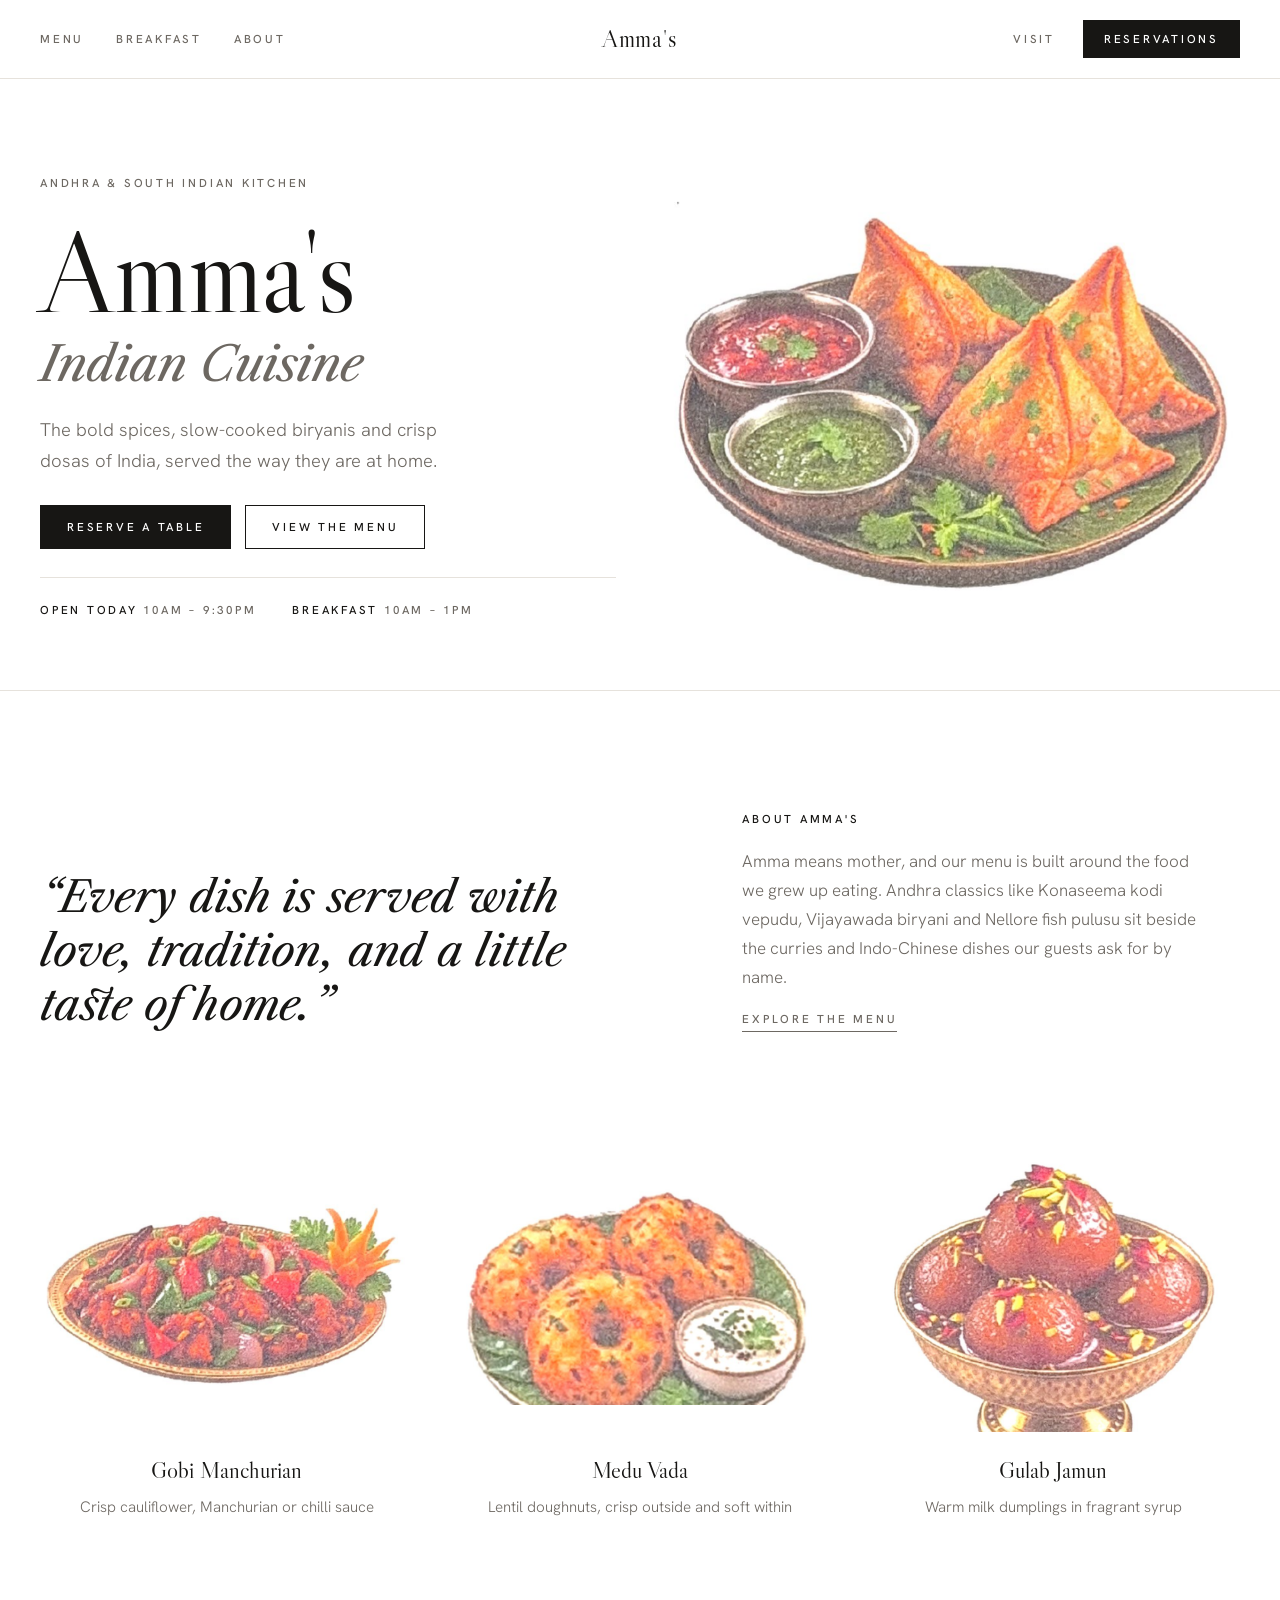
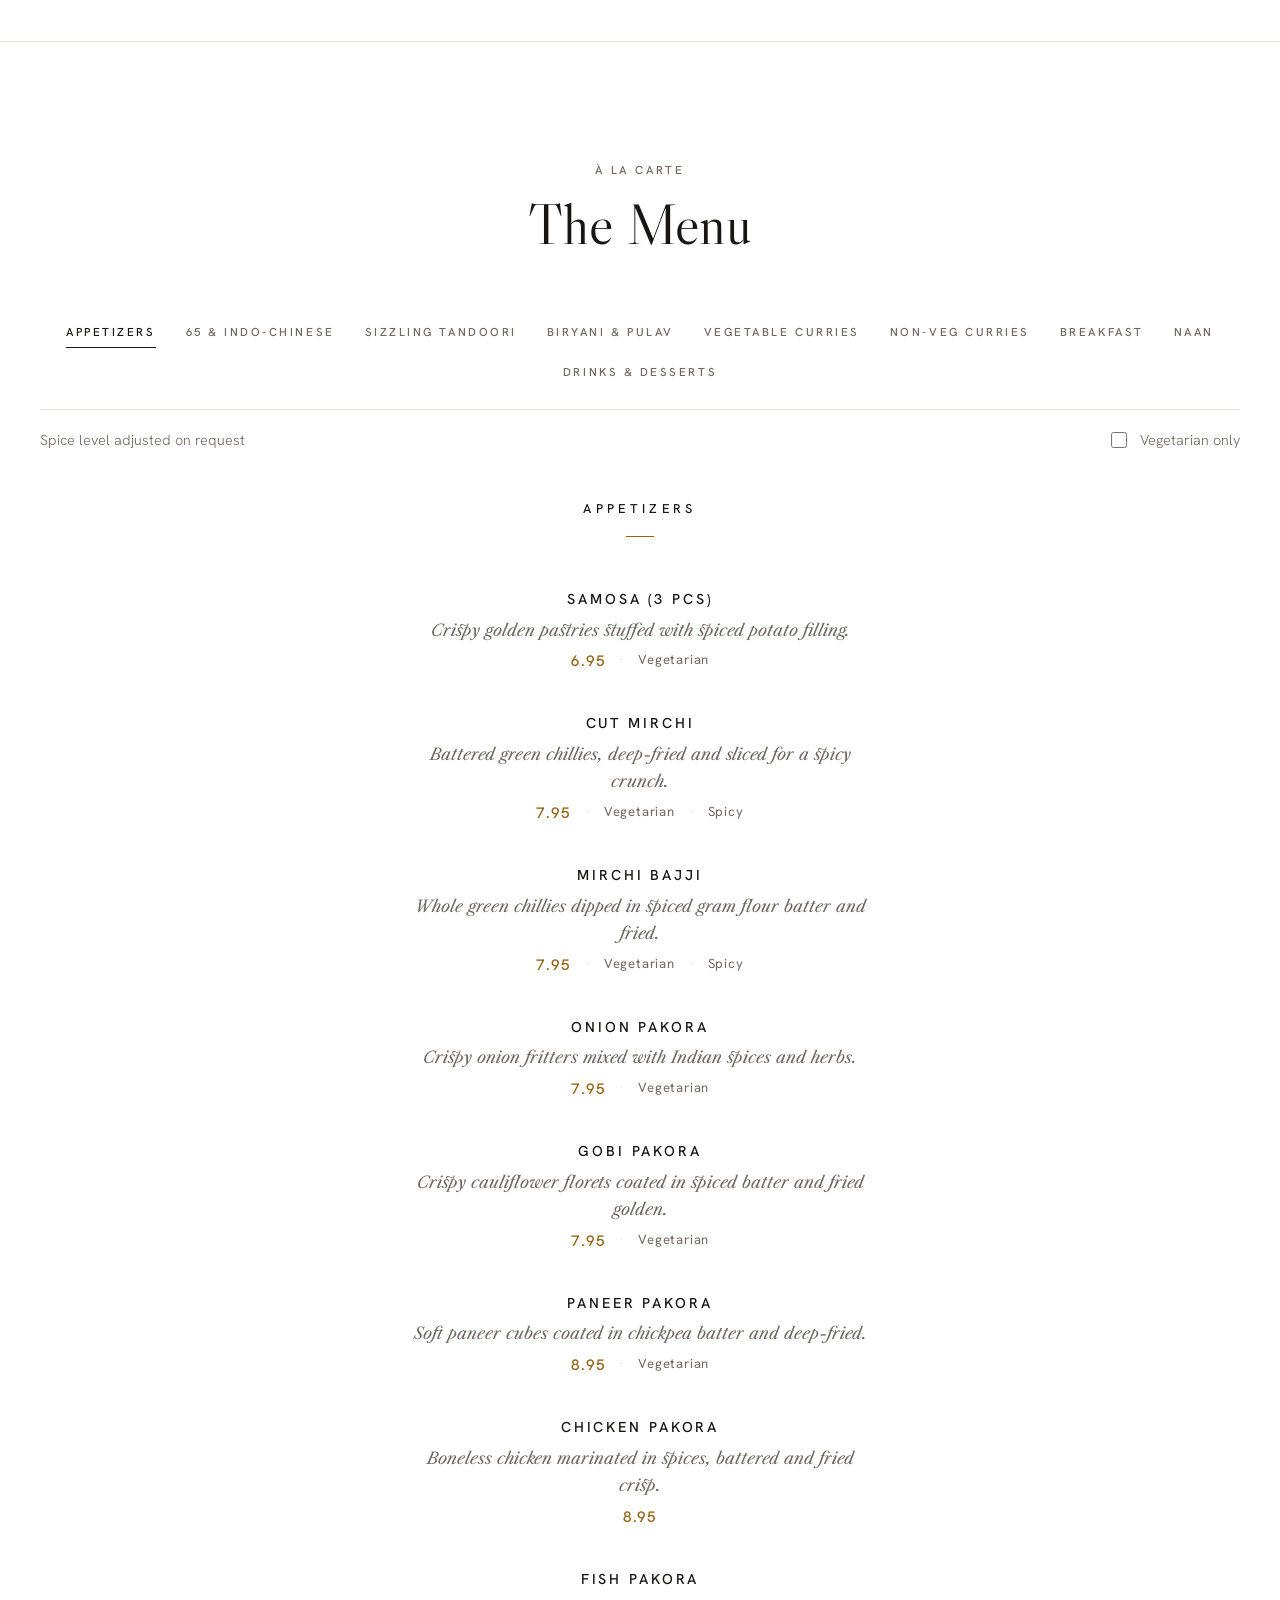
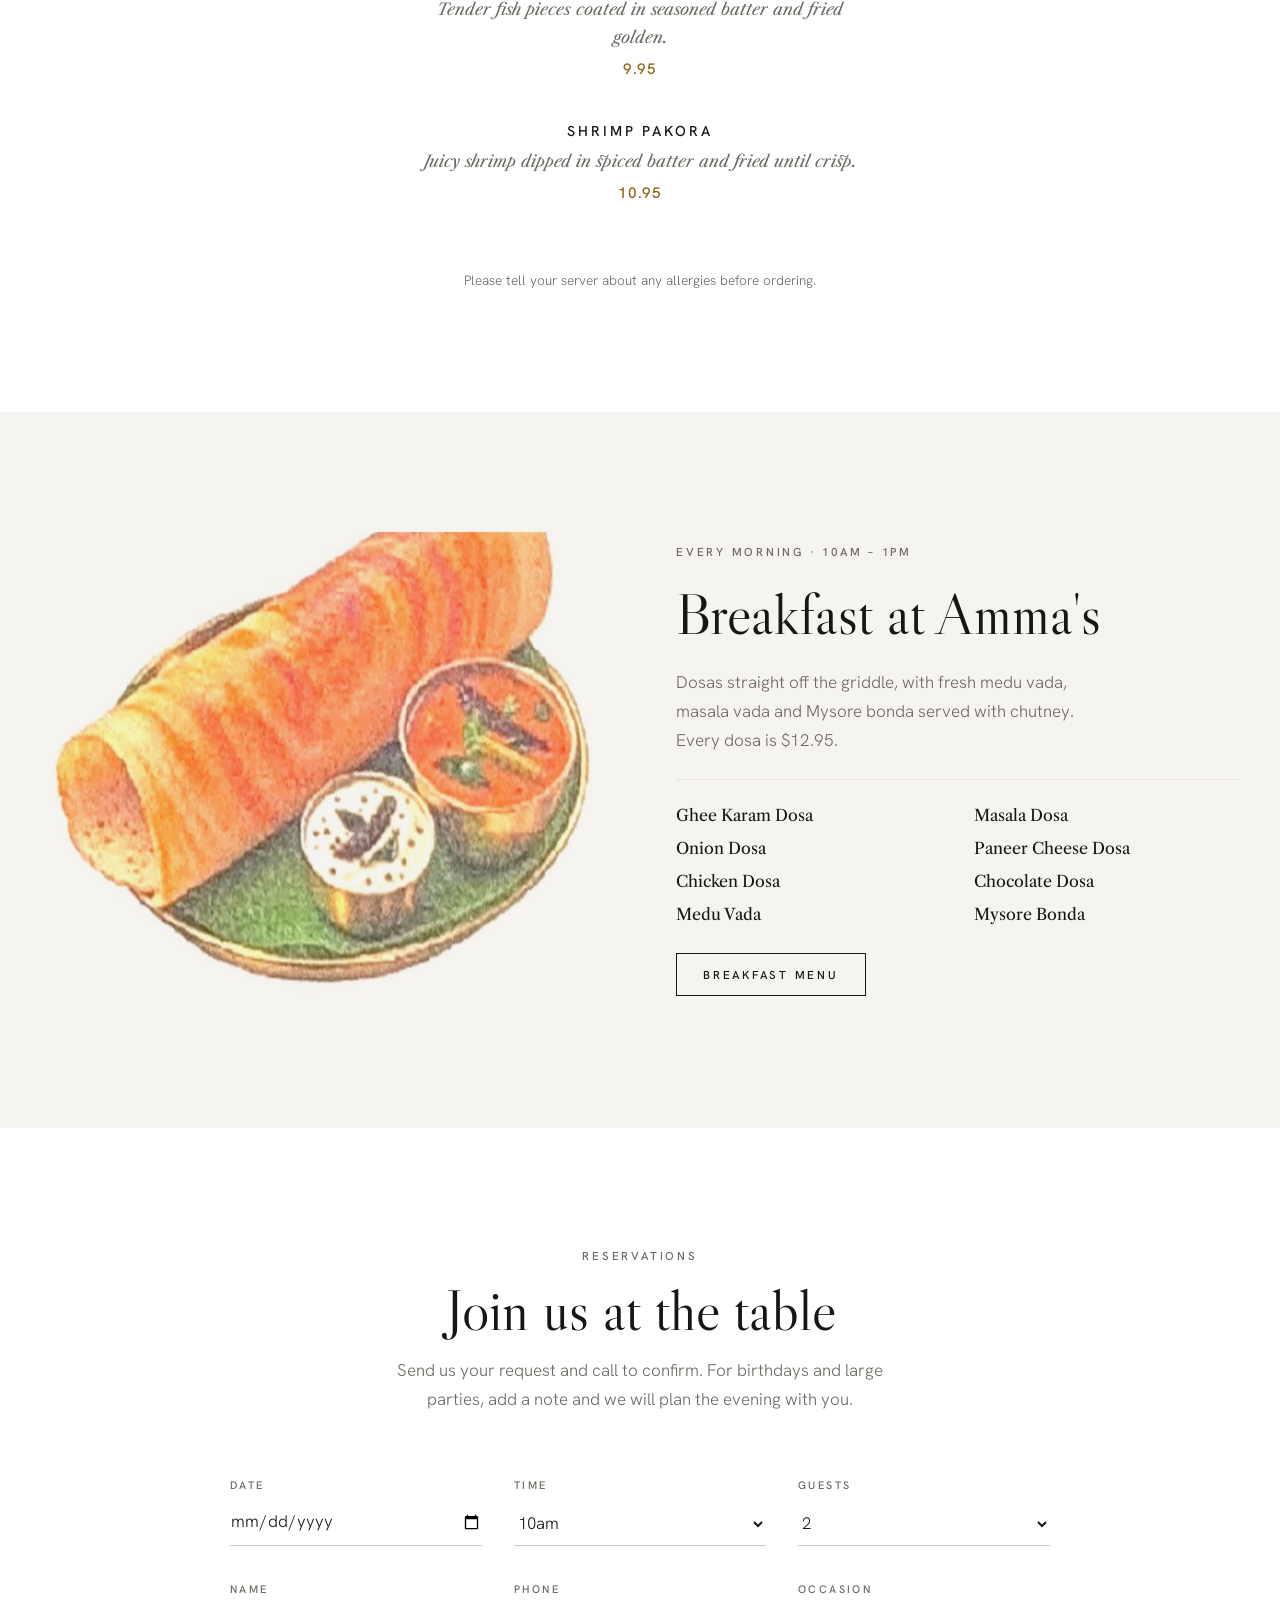
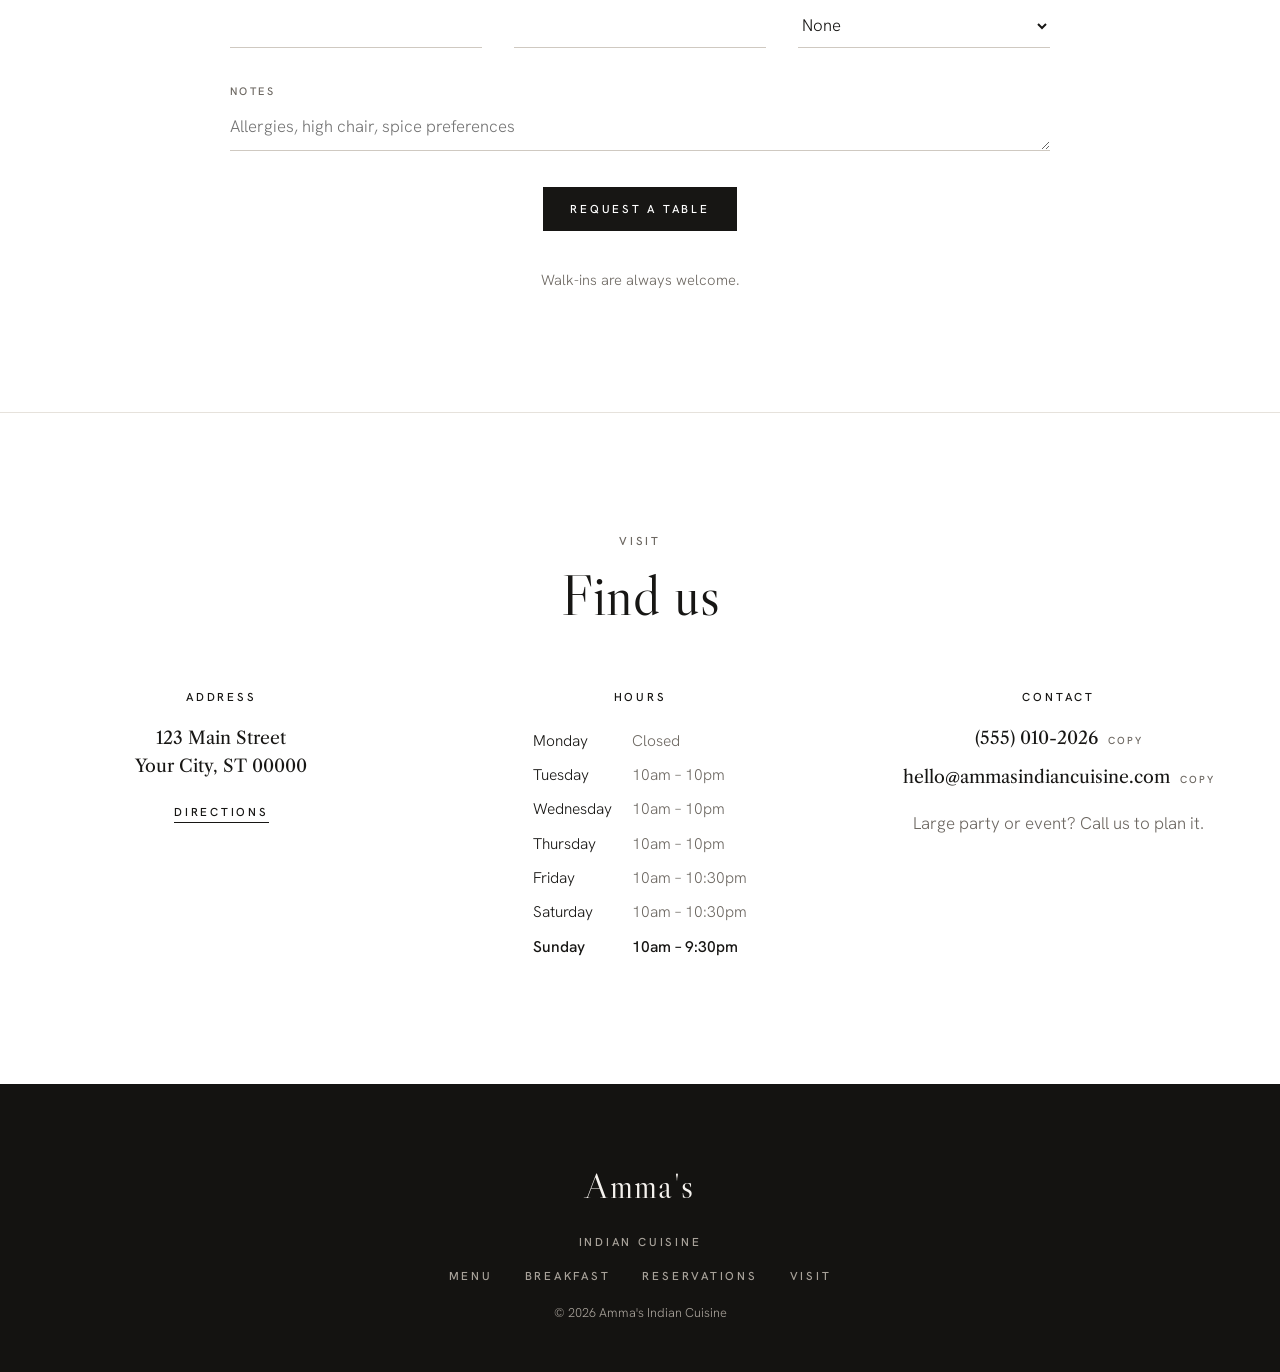
==== commit ad51f03f: "Reword Amma's hero line to describe Indian food broadly Co-Authored-By: Claude Opus 5.5 <noreply@ant" ====
--- a/ammas-indian-cuisine/index.html
+++ b/ammas-indian-cuisine/index.html
@@ -330,7 +330,7 @@
       <div class="hero-copy">
         <span class="caps muted">Andhra &amp; South Indian Kitchen</span>
         <h1>Amma's<span>Indian Cuisine</span></h1>
-        <p class="lede">Konaseema kodi biryani, Nellore chepala pulusu, ghee karam dosa and Hyderabadi chai, cooked the way our mother taught us.</p>
+        <p class="lede">The bold spices, slow-cooked biryanis and crisp dosas of India, served the way they are at home.</p>
         <div class="hero-actions">
           <a class="btn solid" href="#reserve">Reserve a table</a>
           <a class="btn" href="#menu">View the menu</a>
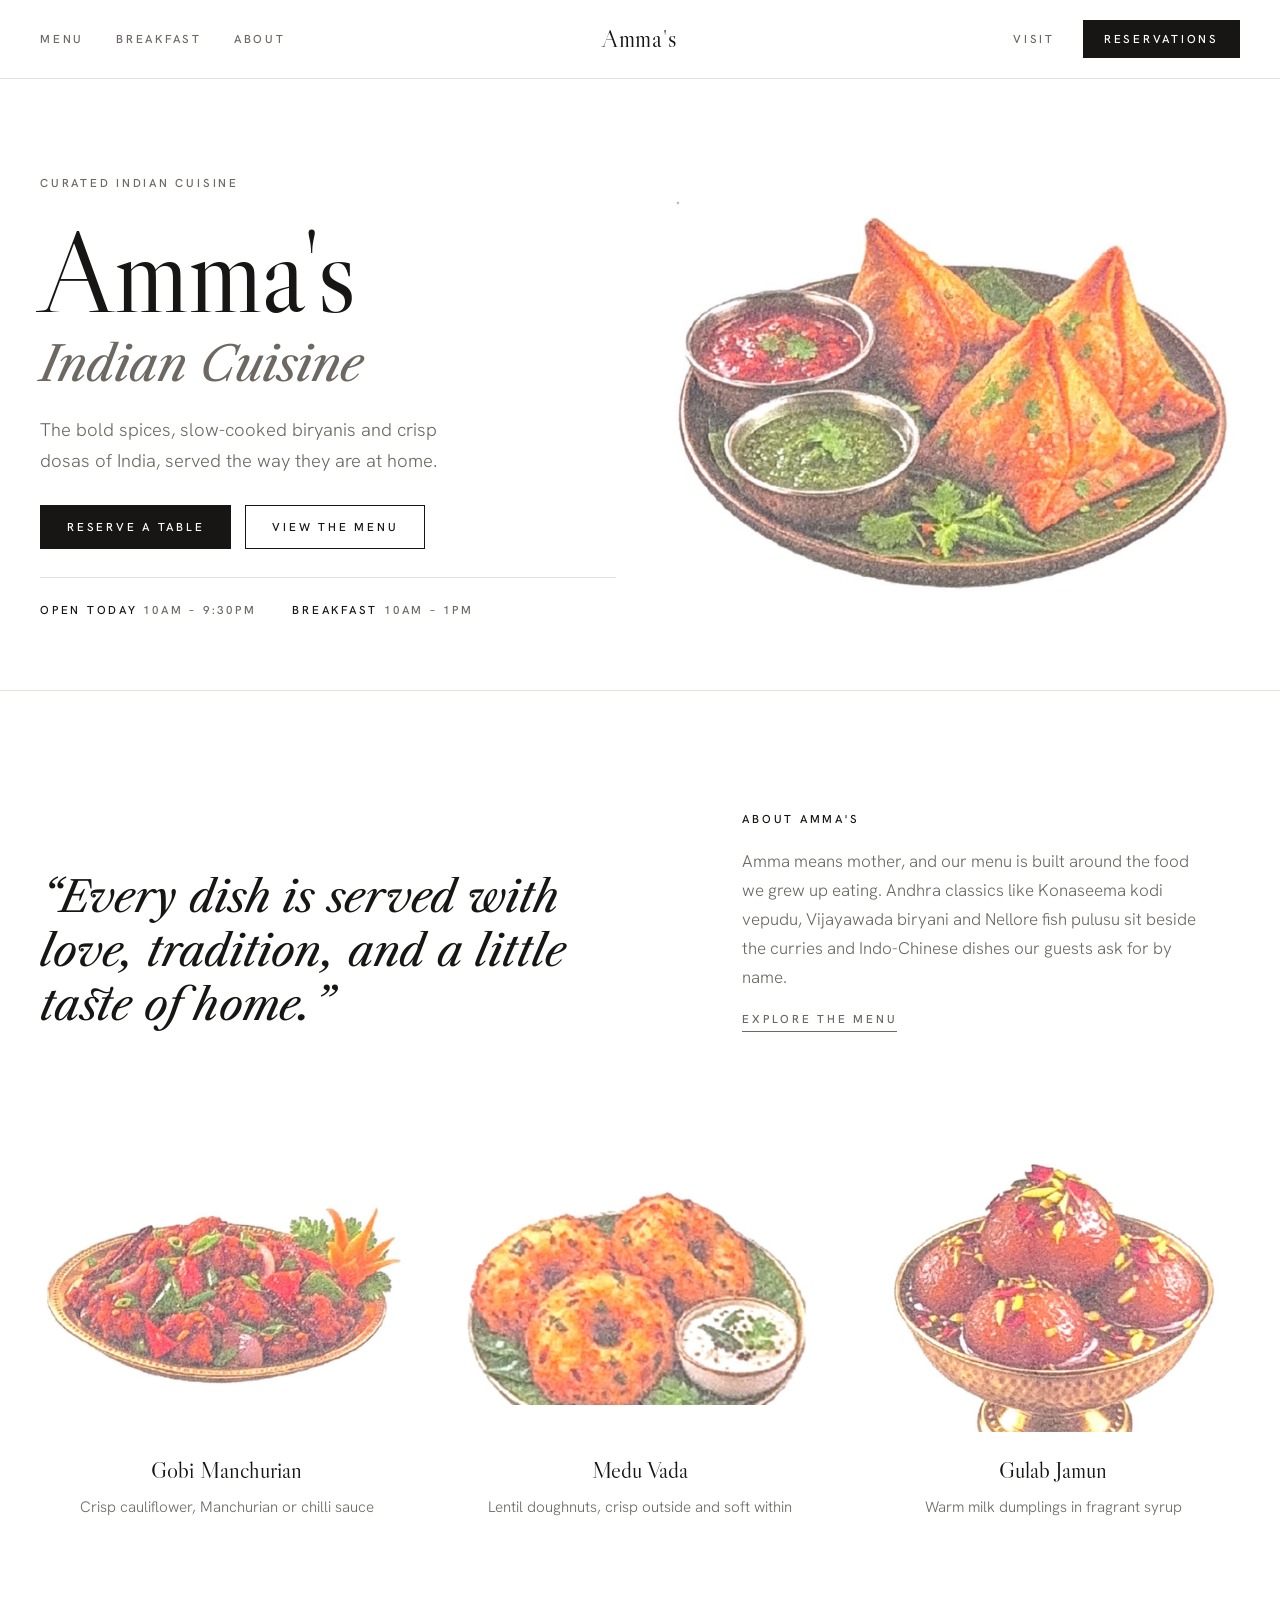
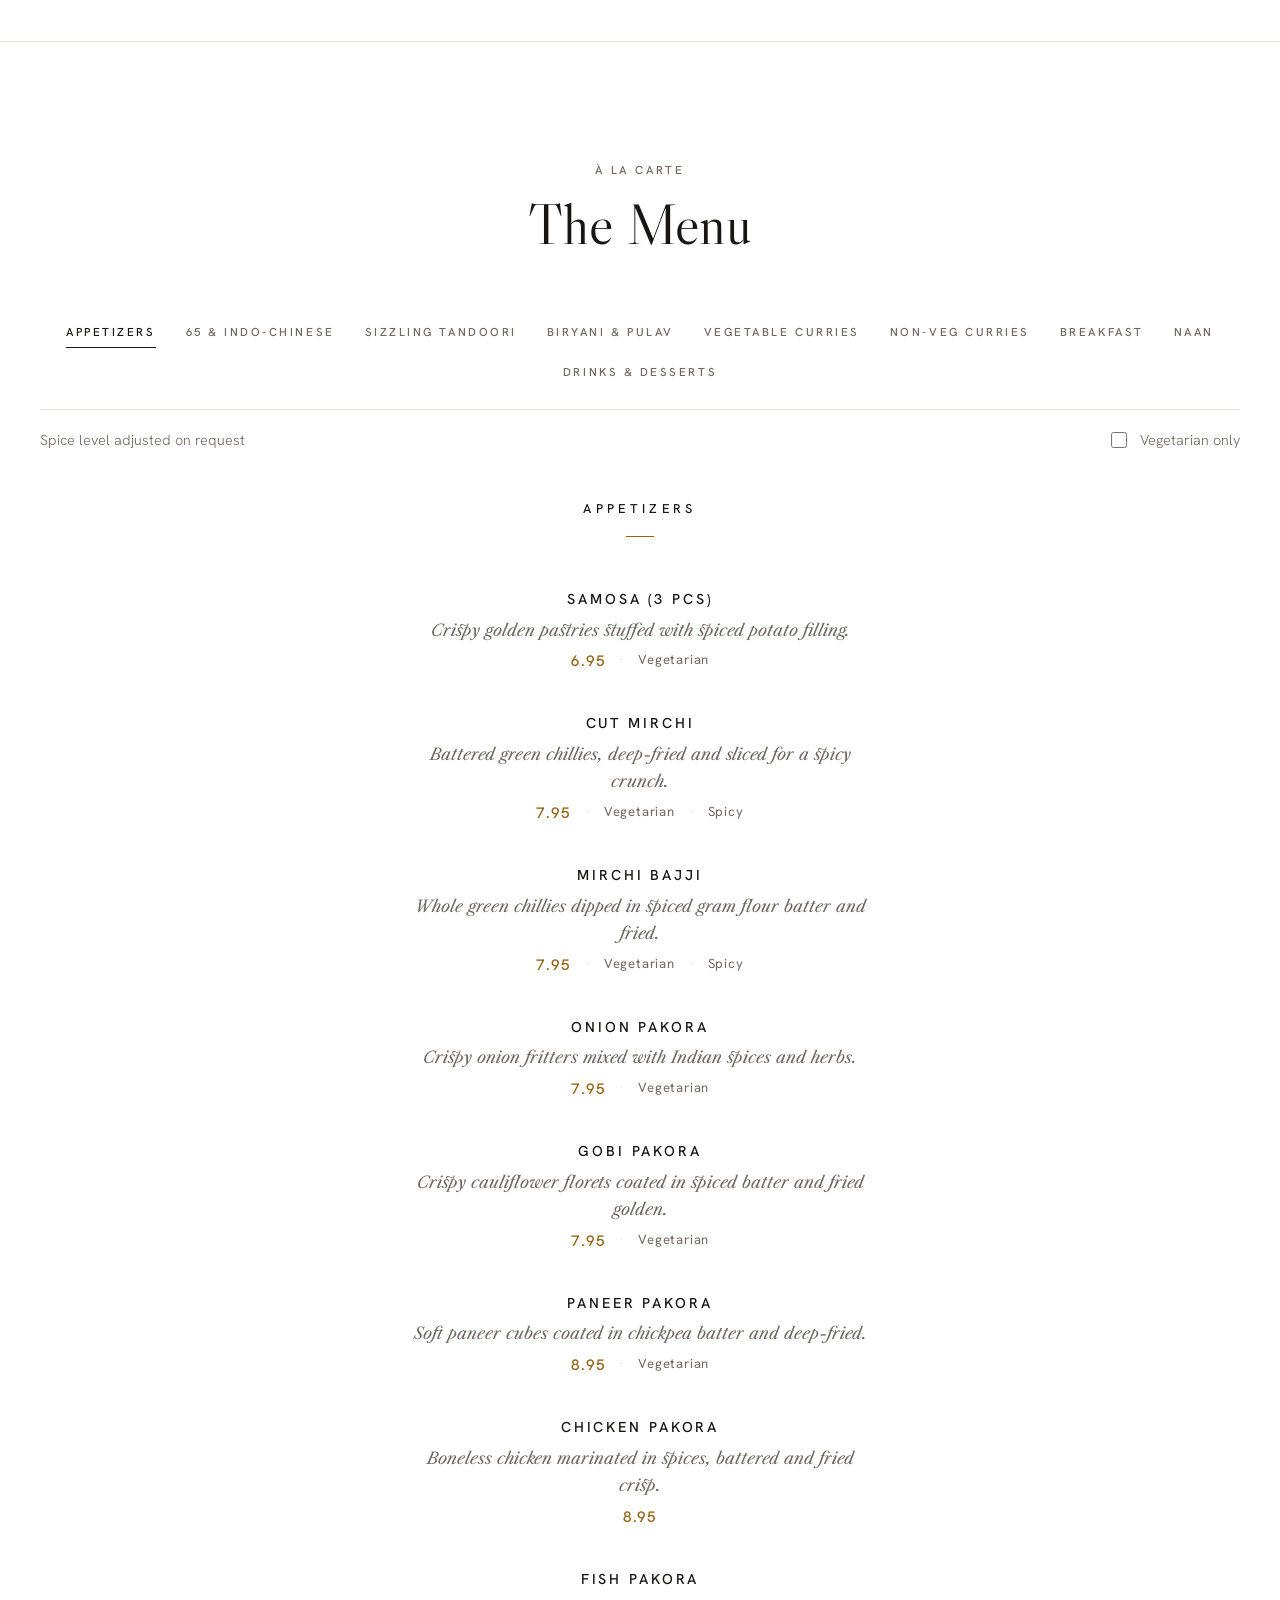
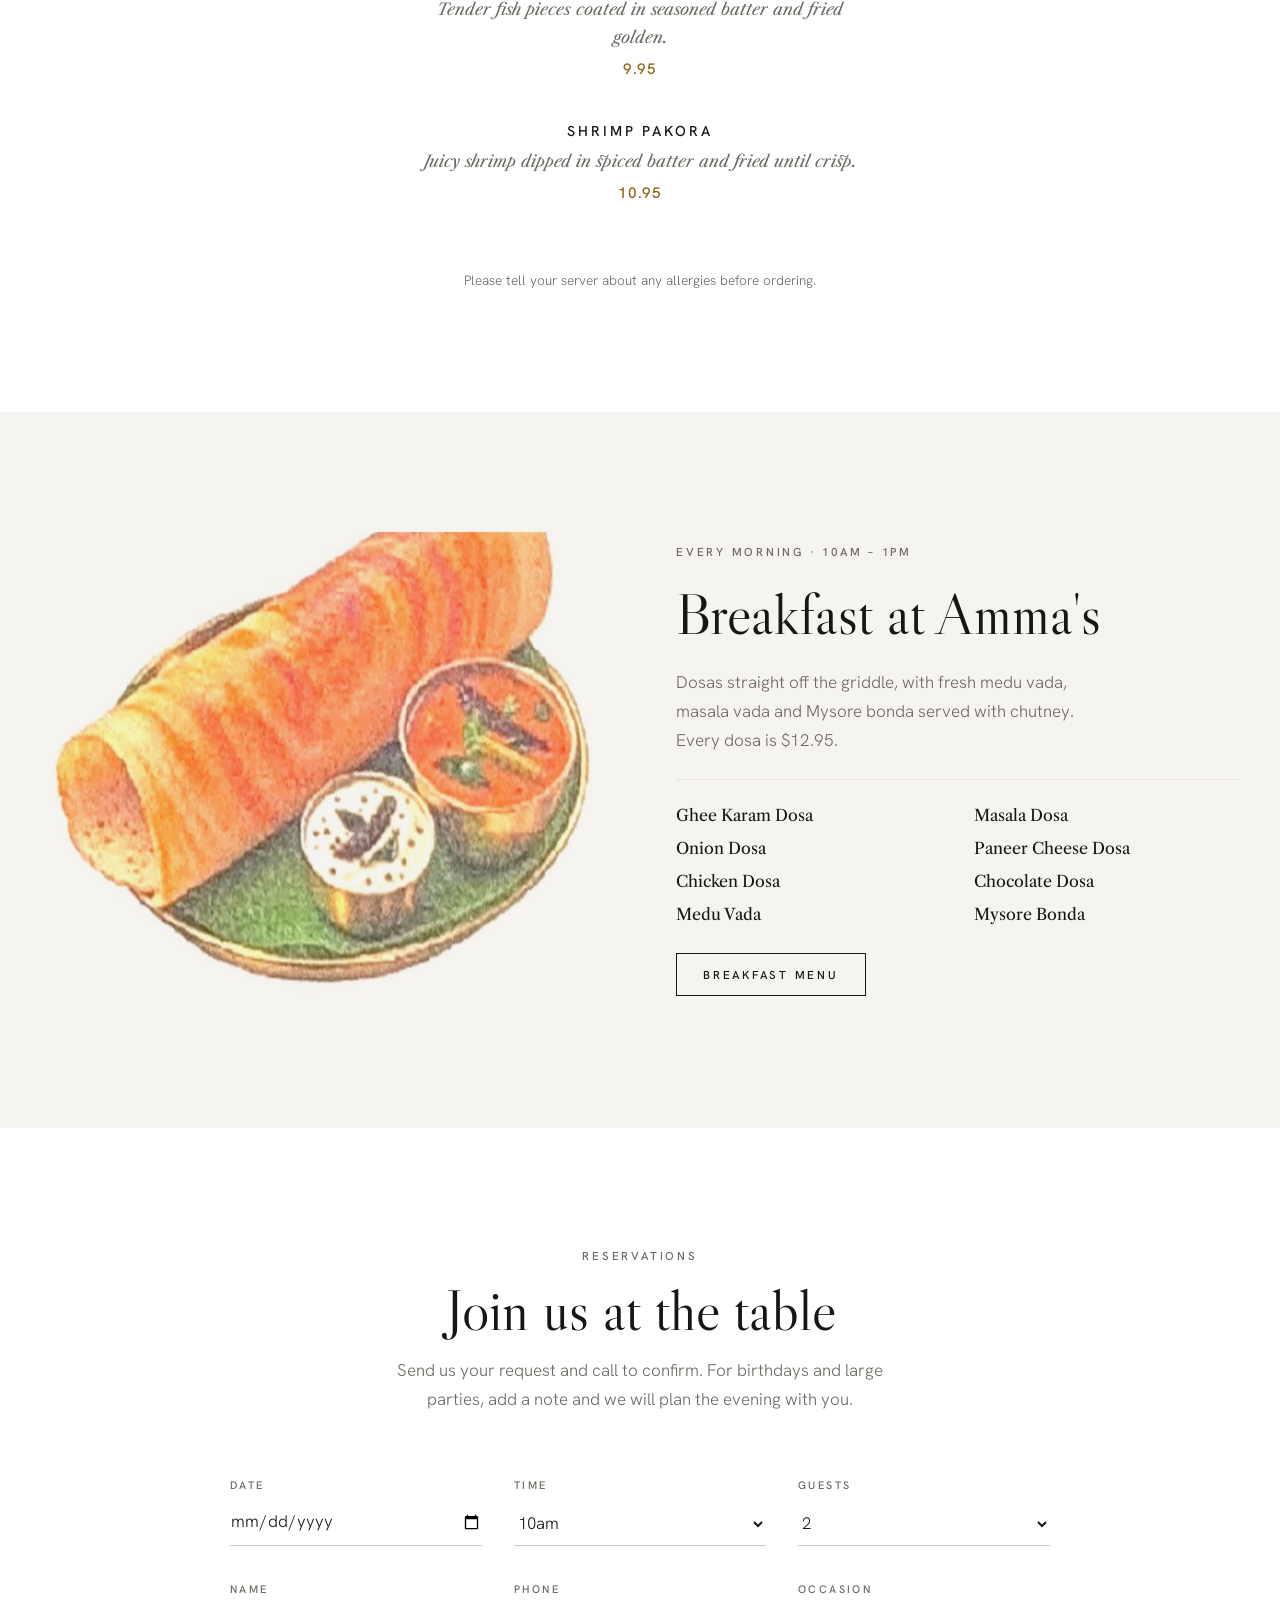
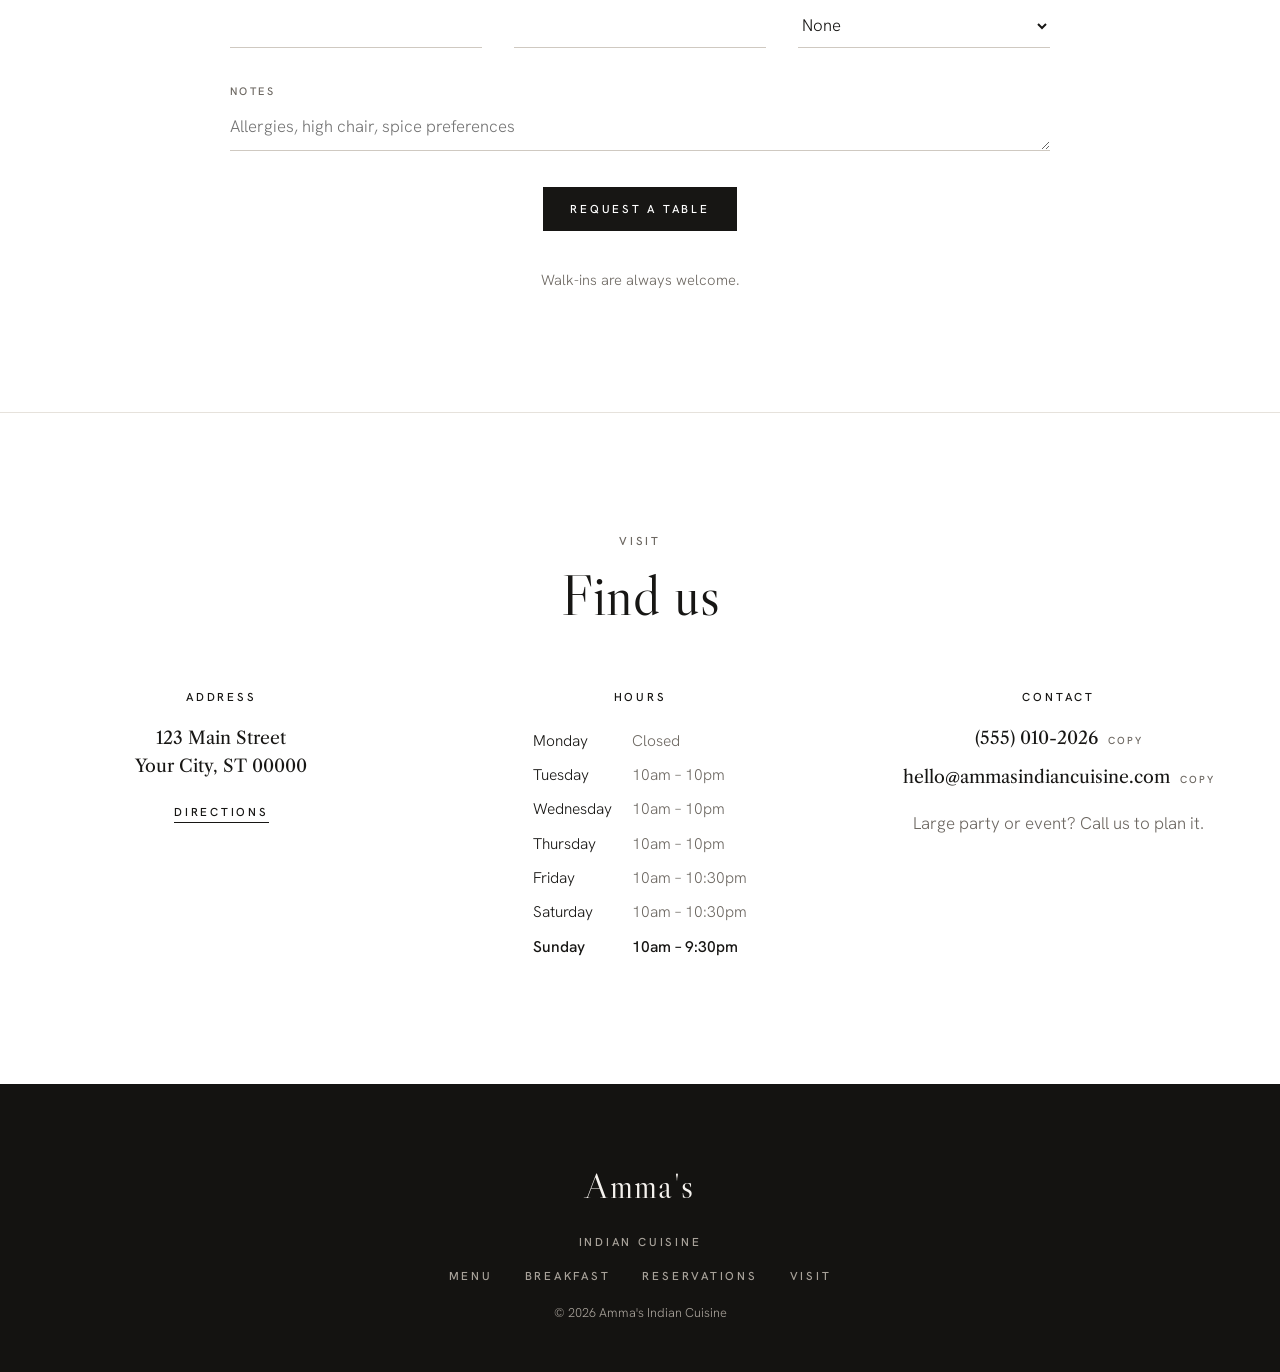
==== commit fa690250: "Change Amma's hero label to Curated Indian Cuisine Co-Authored-By: Claude Opus 5.5 <noreply@anthropi" ====
--- a/ammas-indian-cuisine/index.html
+++ b/ammas-indian-cuisine/index.html
@@ -328,7 +328,7 @@
   <div class="hero">
     <div class="wrap">
       <div class="hero-copy">
-        <span class="caps muted">Andhra &amp; South Indian Kitchen</span>
+        <span class="caps muted">Curated Indian Cuisine</span>
         <h1>Amma's<span>Indian Cuisine</span></h1>
         <p class="lede">The bold spices, slow-cooked biryanis and crisp dosas of India, served the way they are at home.</p>
         <div class="hero-actions">
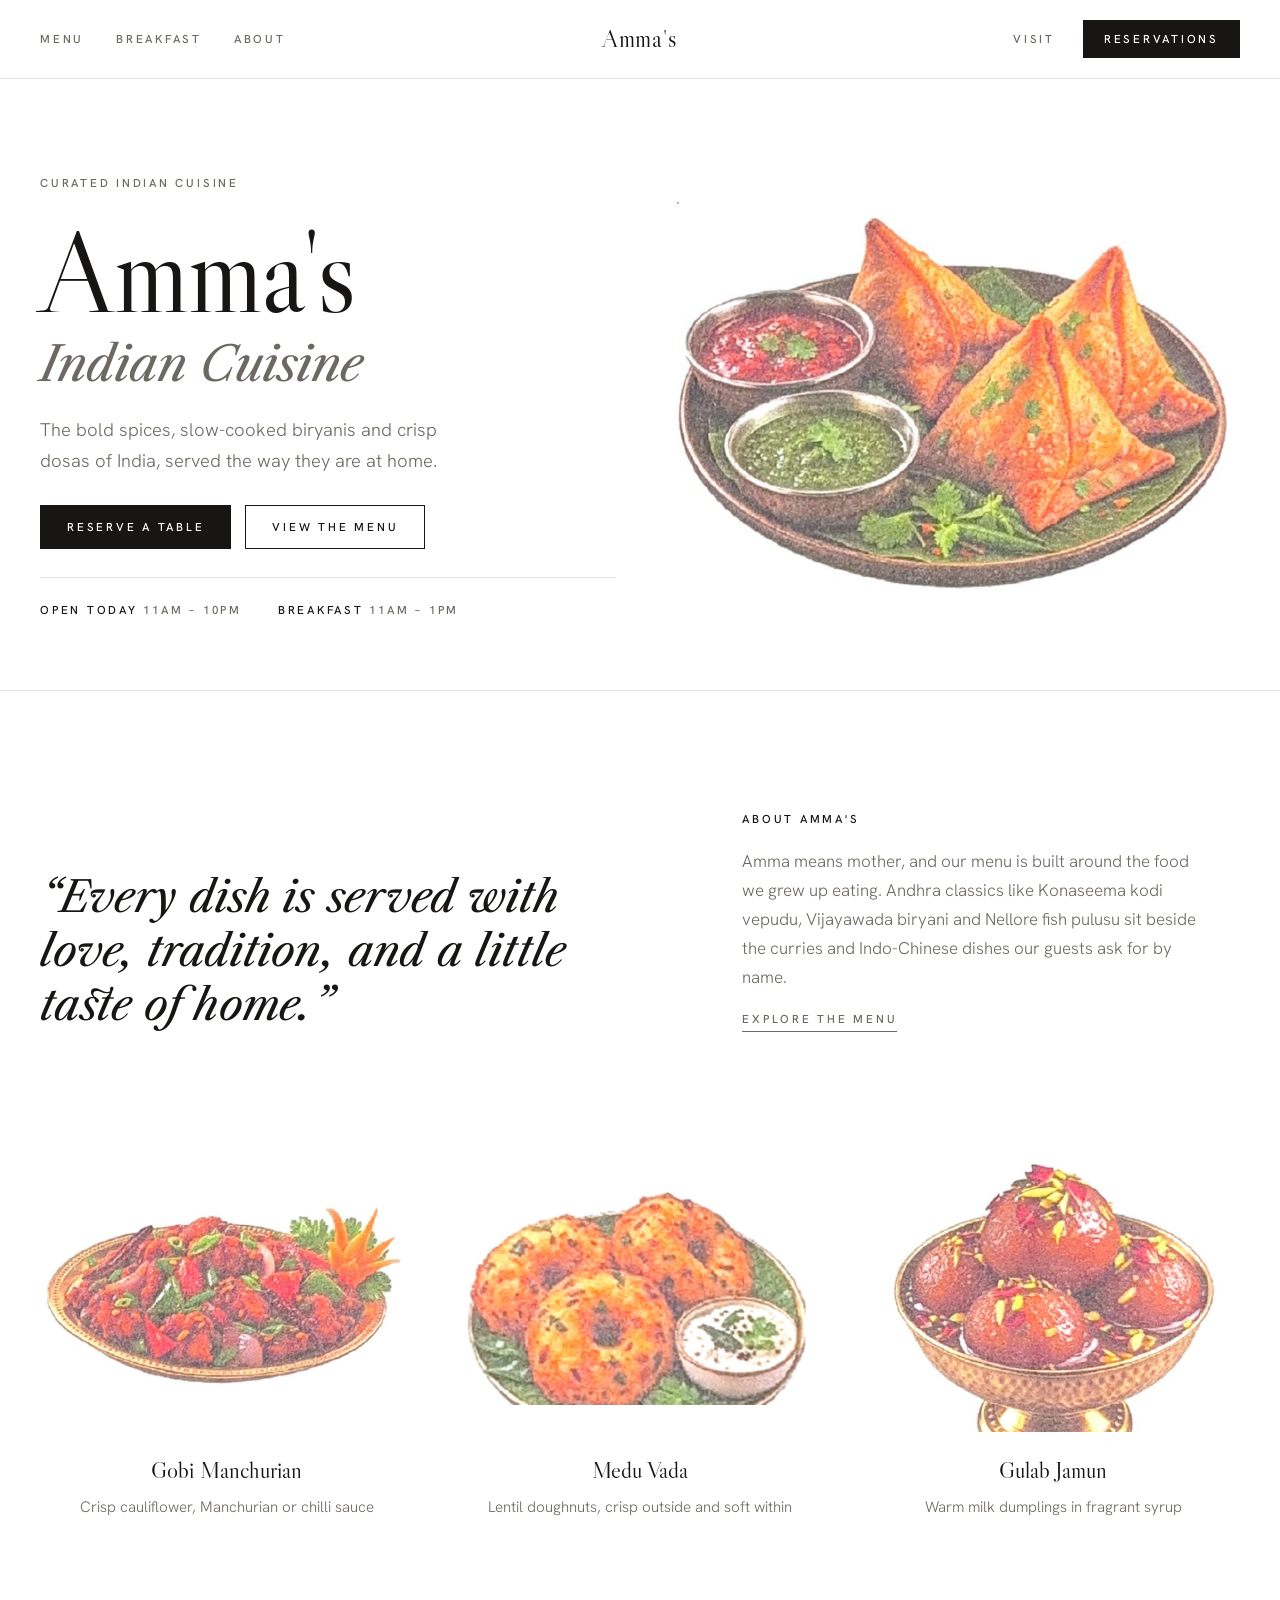
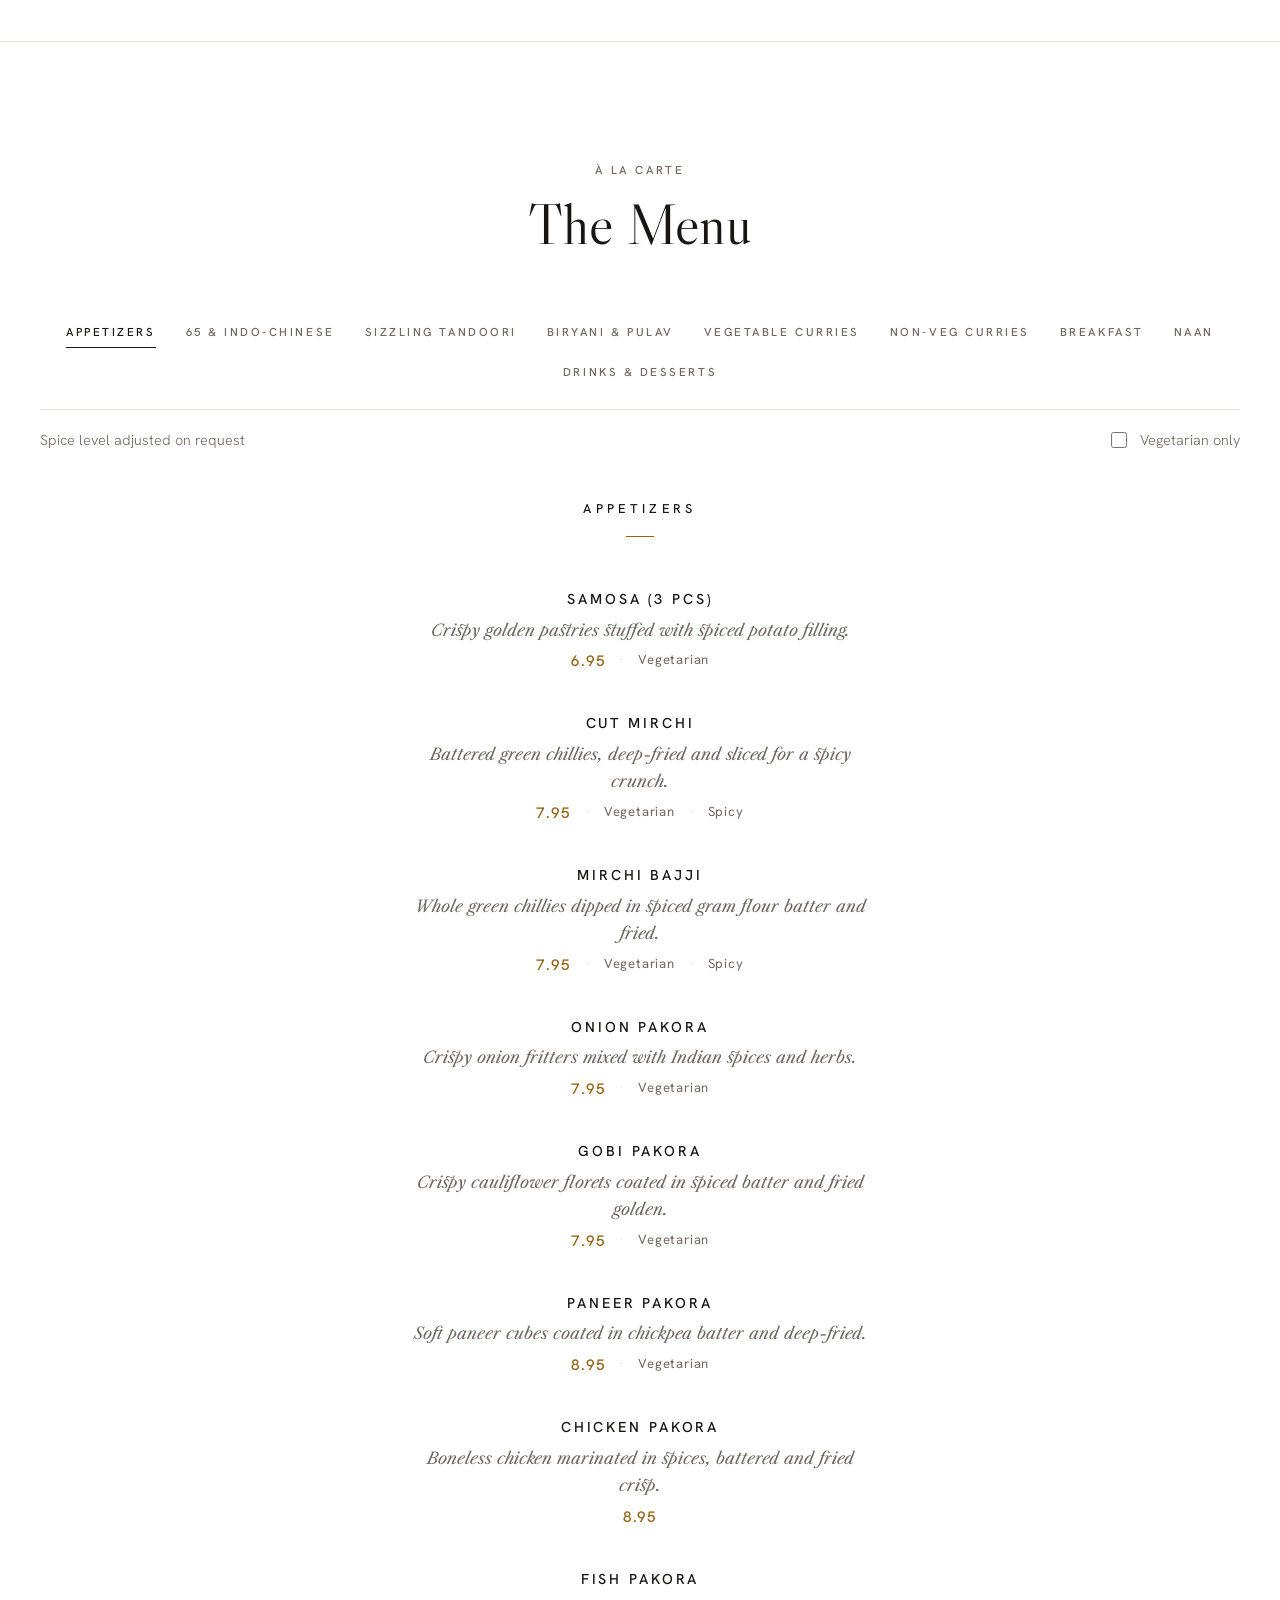
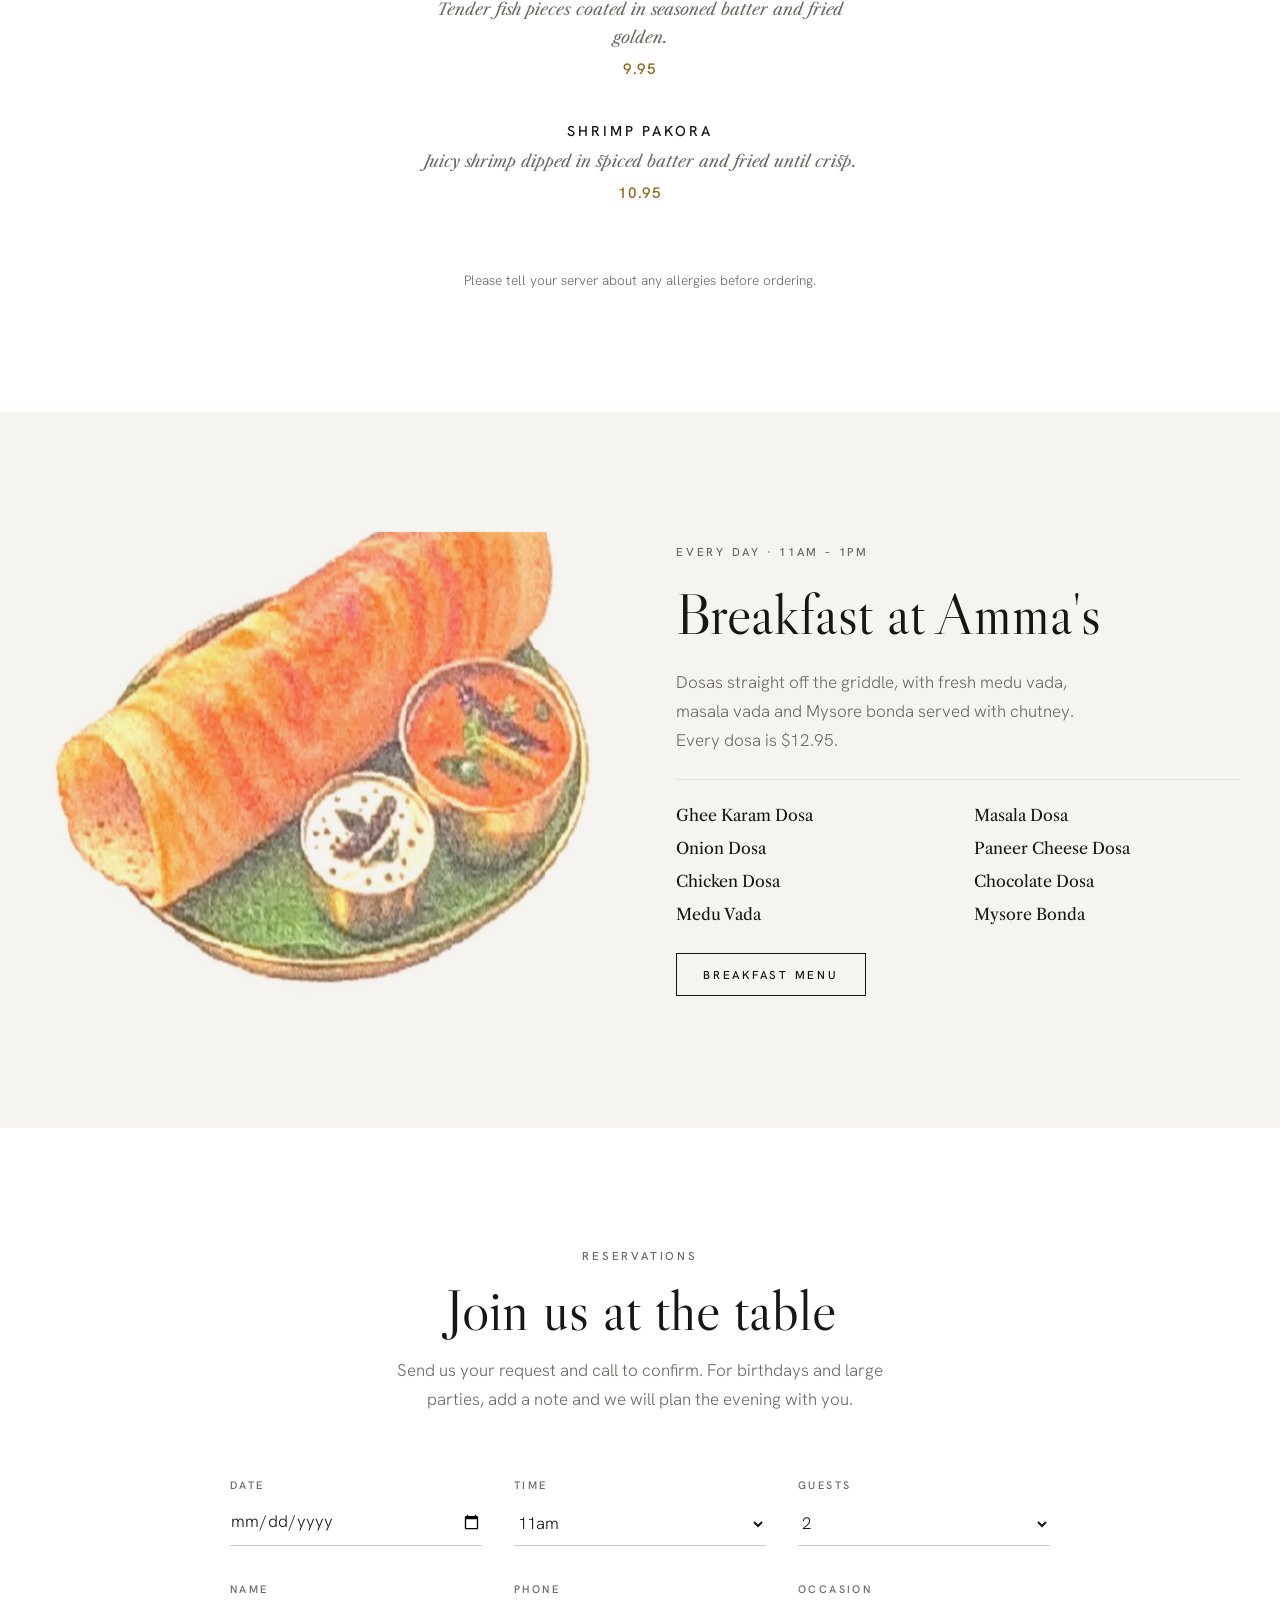
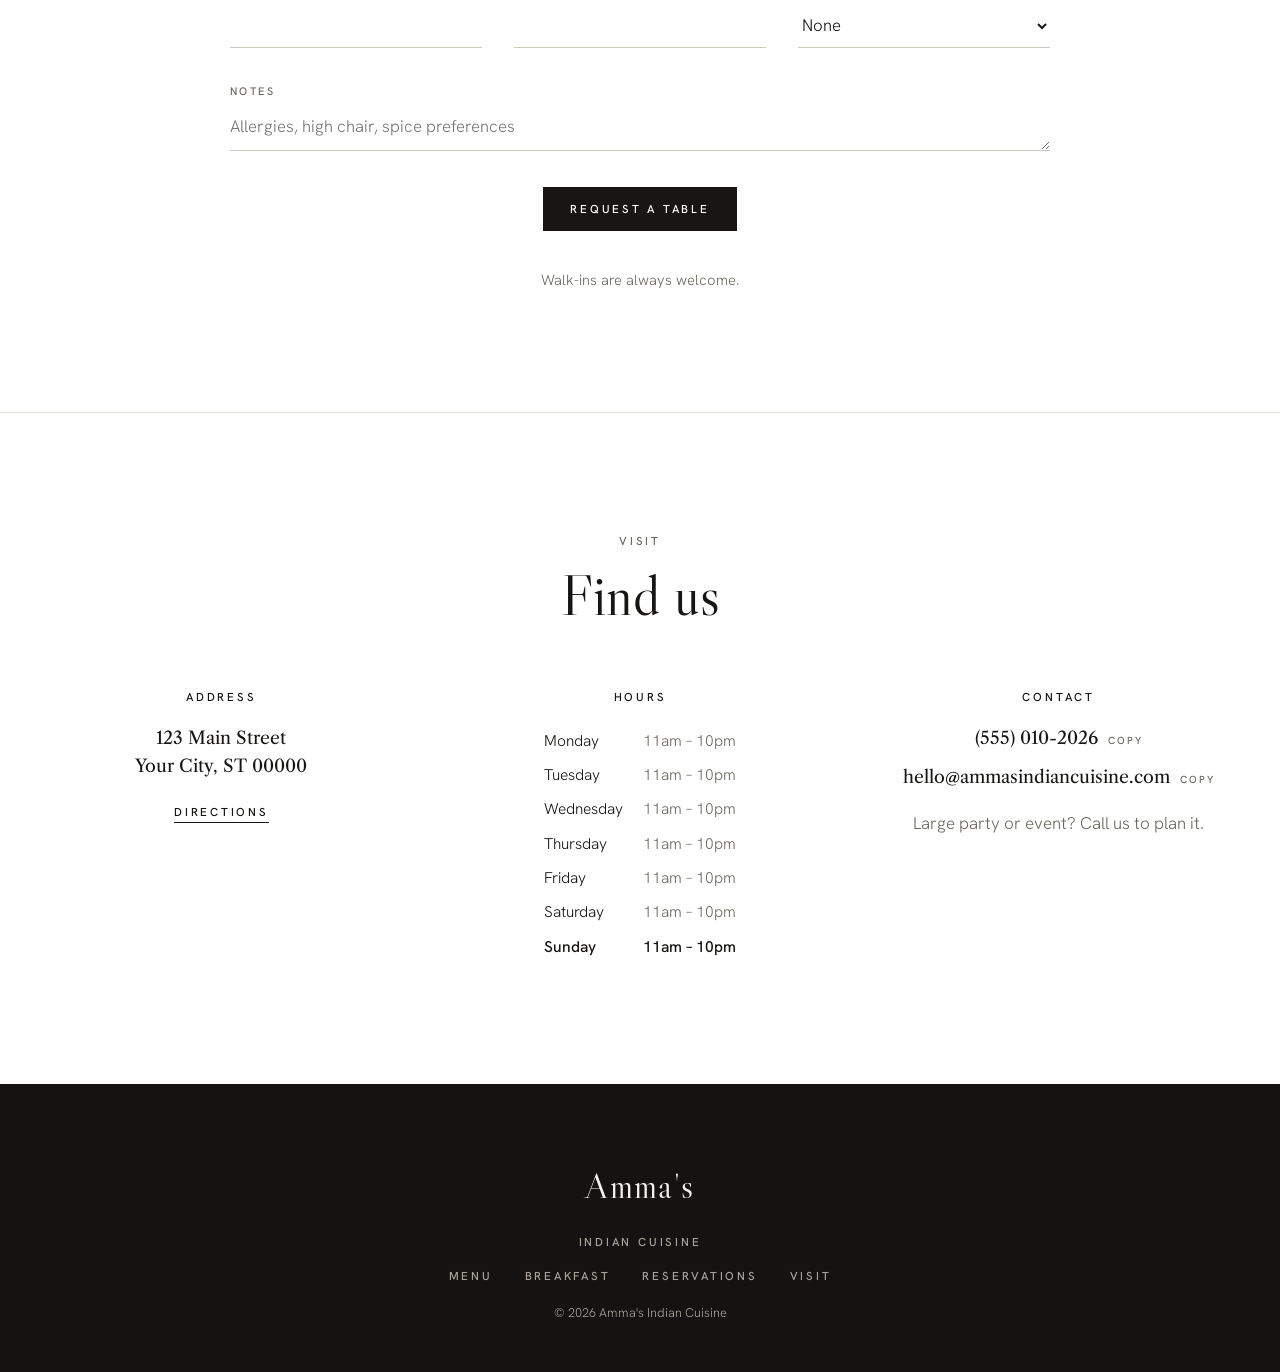
==== commit 0fb5b2db: "Set Amma's hours to 11am–10pm daily, breakfast 11am–1pm Co-Authored-By: Claude Opus 5.5 <noreply@ant" ====
--- a/ammas-indian-cuisine/index.html
+++ b/ammas-indian-cuisine/index.html
@@ -337,7 +337,7 @@
         </div>
         <div class="hero-meta caps">
           <span id="hero-hours"><b>Open today</b></span>
-          <span><b>Breakfast</b> 10am – 1pm</span>
+          <span><b>Breakfast</b> 11am – 1pm</span>
         </div>
       </div>
       <figure class="hero-figure">
@@ -398,7 +398,7 @@
     <div class="wrap">
       <figure><img src="images/dosa.jpg" width="900" height="476" alt="Masala dosa with sambar and coconut chutney" loading="lazy"></figure>
       <div class="breakfast-copy">
-        <span class="caps muted">Every morning · 10am – 1pm</span>
+        <span class="caps muted">Every day · 11am – 1pm</span>
         <h2>Breakfast at Amma's</h2>
         <p>Dosas straight off the griddle, with fresh medu vada, masala vada and Mysore bonda served with chutney. Every dosa is <span id="dosa-price">$12.95</span>.</p>
         <div class="breakfast-list">
@@ -496,15 +496,15 @@
   email: "hello@ammasindiancuisine.com", // PLACEHOLDER
   address: ["123 Main Street", "Your City, ST 00000"], // PLACEHOLDER
   currency: "$",
-  // Day index: 0 = Sunday. null = closed. PLACEHOLDER hours; breakfast is 10am – 1pm.
+  // Day index: 0 = Sunday. null = closed. Open every day 11am – 10pm; breakfast is 11am – 1pm.
   hours: [
-    { day: "Sunday",    open: "10:00", close: "21:30" },
-    { day: "Monday",    open: null,    close: null },
-    { day: "Tuesday",   open: "10:00", close: "22:00" },
-    { day: "Wednesday", open: "10:00", close: "22:00" },
-    { day: "Thursday",  open: "10:00", close: "22:00" },
-    { day: "Friday",    open: "10:00", close: "22:30" },
-    { day: "Saturday",  open: "10:00", close: "22:30" }
+    { day: "Sunday",    open: "11:00", close: "22:00" },
+    { day: "Monday",    open: "11:00", close: "22:00" },
+    { day: "Tuesday",   open: "11:00", close: "22:00" },
+    { day: "Wednesday", open: "11:00", close: "22:00" },
+    { day: "Thursday",  open: "11:00", close: "22:00" },
+    { day: "Friday",    open: "11:00", close: "22:00" },
+    { day: "Saturday",  open: "11:00", close: "22:00" }
   ]
 };
 
@@ -570,7 +570,7 @@
     { name: "Fish Curry", veg: false, price: 18.95, desc: "Tender fish simmered in a tangy, aromatic curry." },
     { name: "Nellore Chepala Pulusu", veg: false, price: 18.95, desc: "Traditional Andhra-style fish curry with tangy tamarind spices.", tag: "Andhra special" }
   ]},
-  "Breakfast": { note: "Served every morning, 10am – 1pm.", items: [
+  "Breakfast": { note: "Served every day, 11am – 1pm.", items: [
     { name: "Plain Dosa", veg: true, price: 12.95, desc: "Golden, crispy rice and lentil crêpe." },
     { name: "Onion Dosa", veg: true, price: 12.95, desc: "Crispy dosa topped with finely chopped onions." },
     { name: "Masala Dosa", veg: true, price: 12.95, desc: "Golden dosa filled with spiced potato masala." },
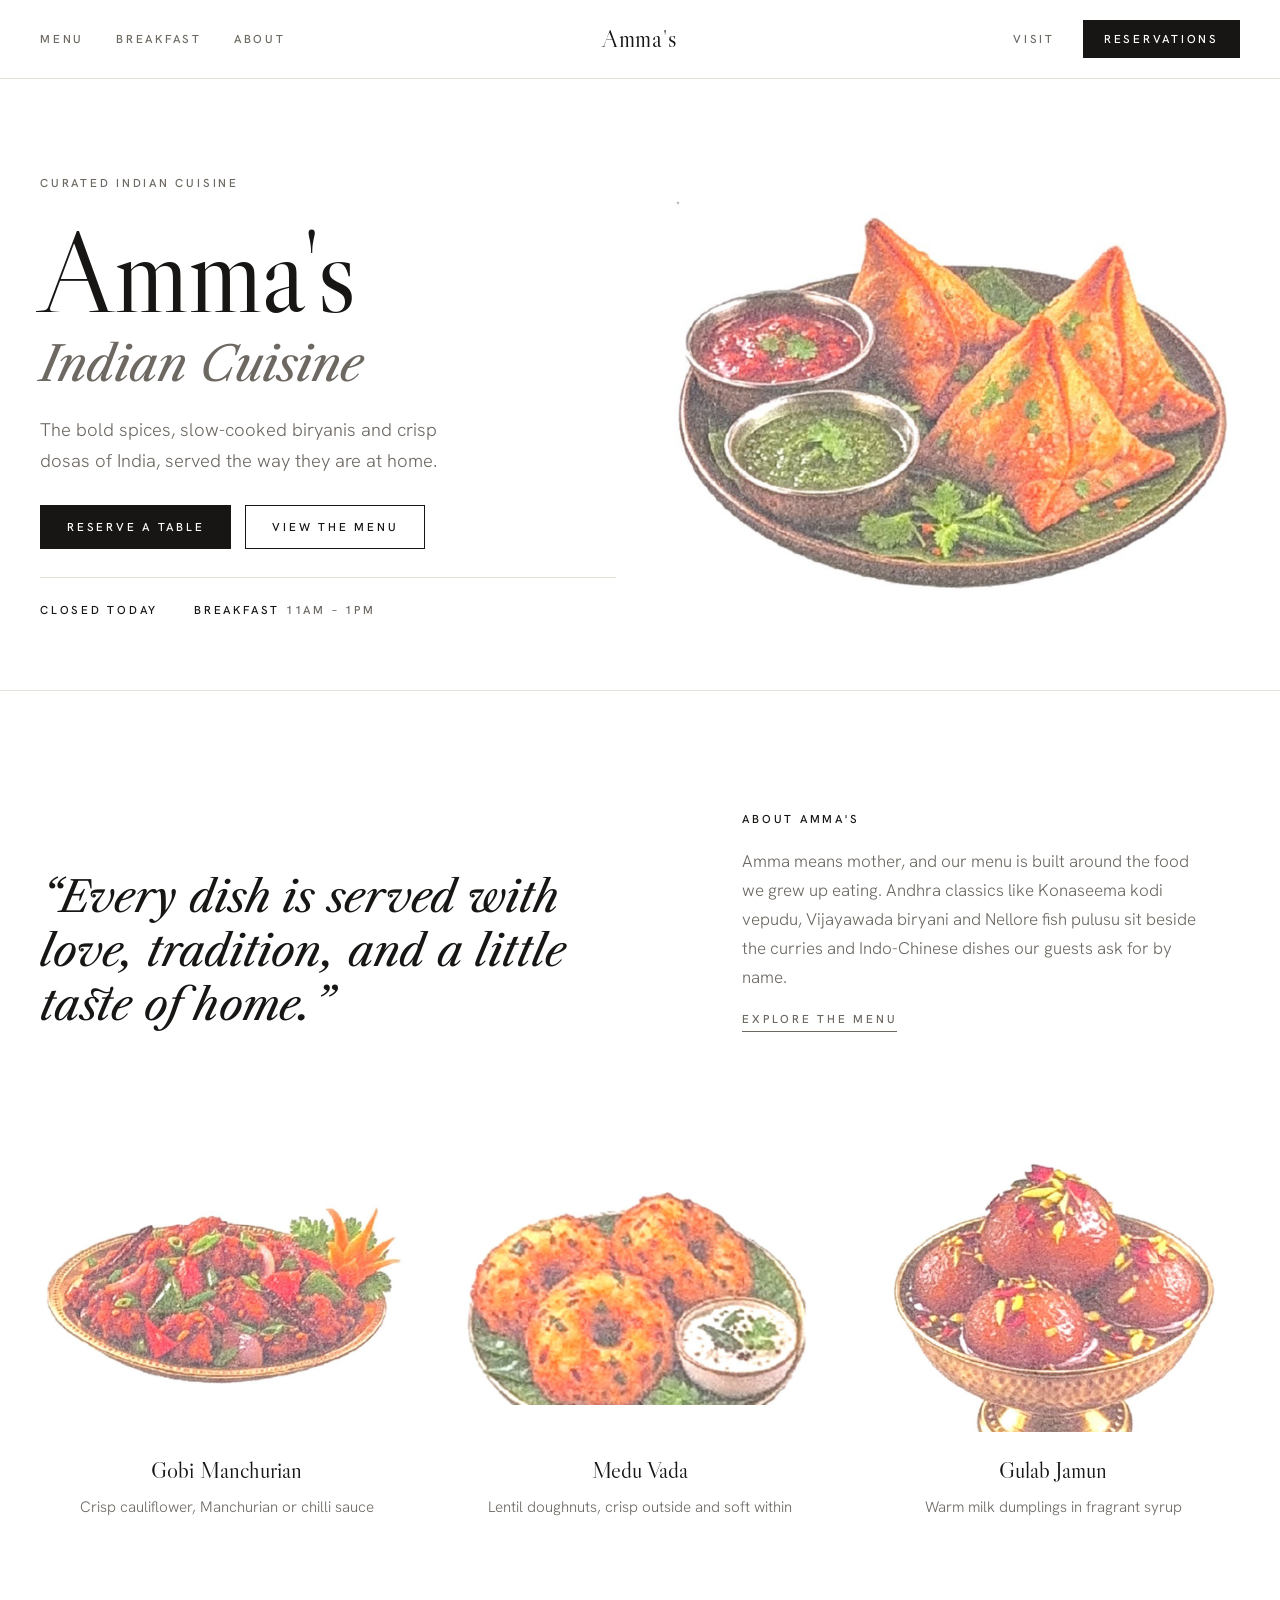
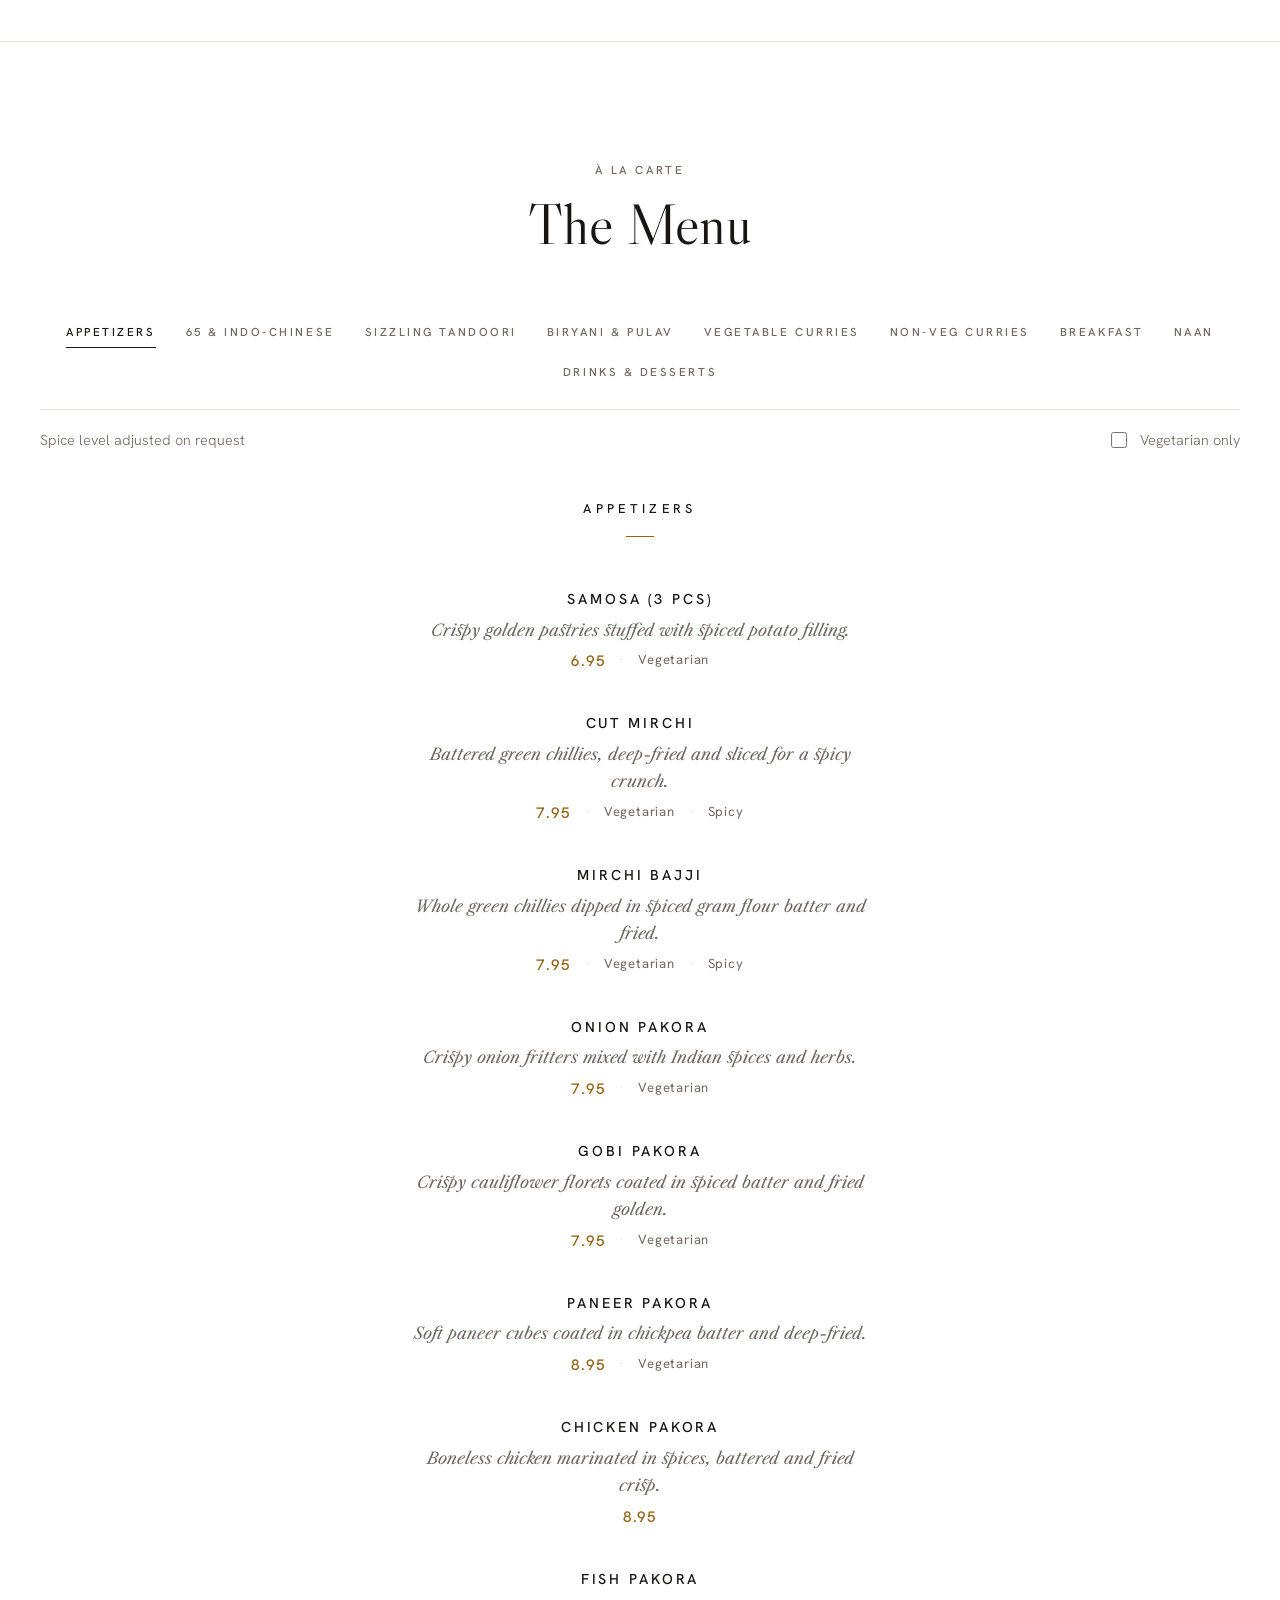
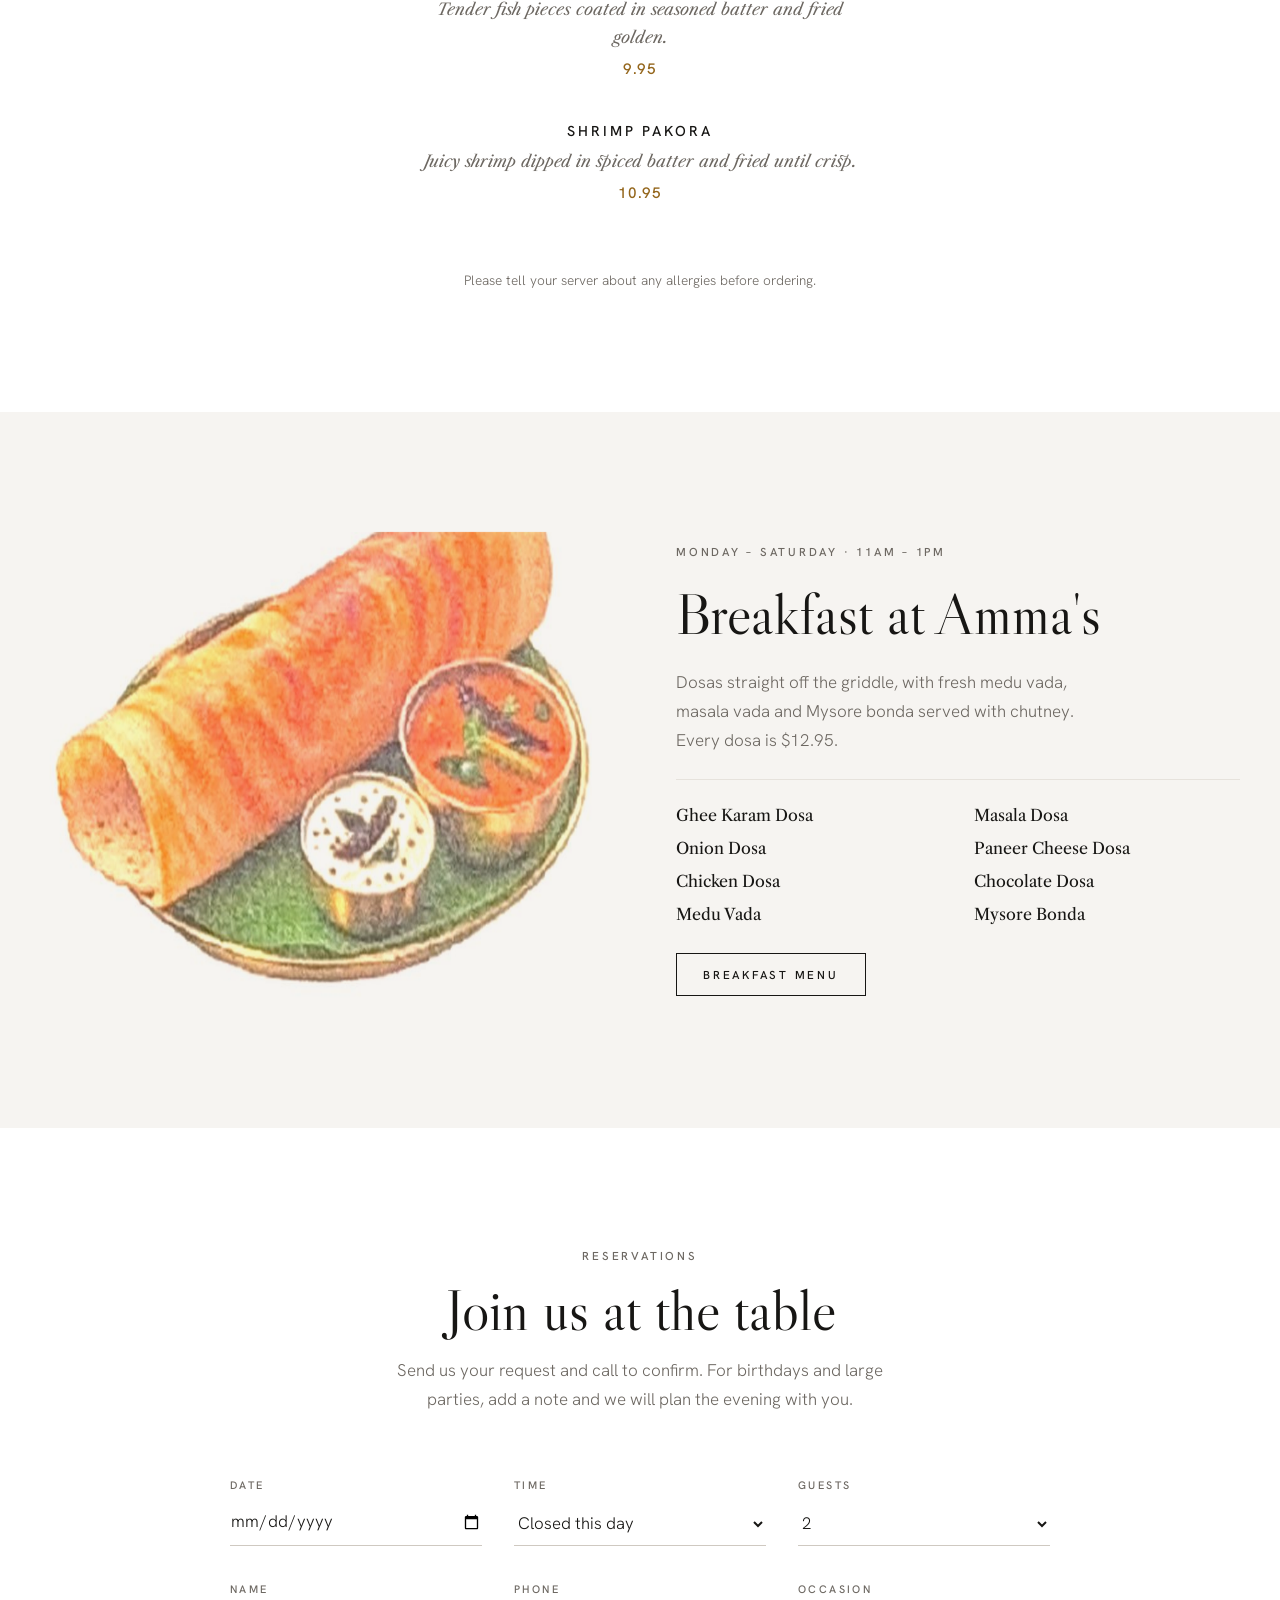
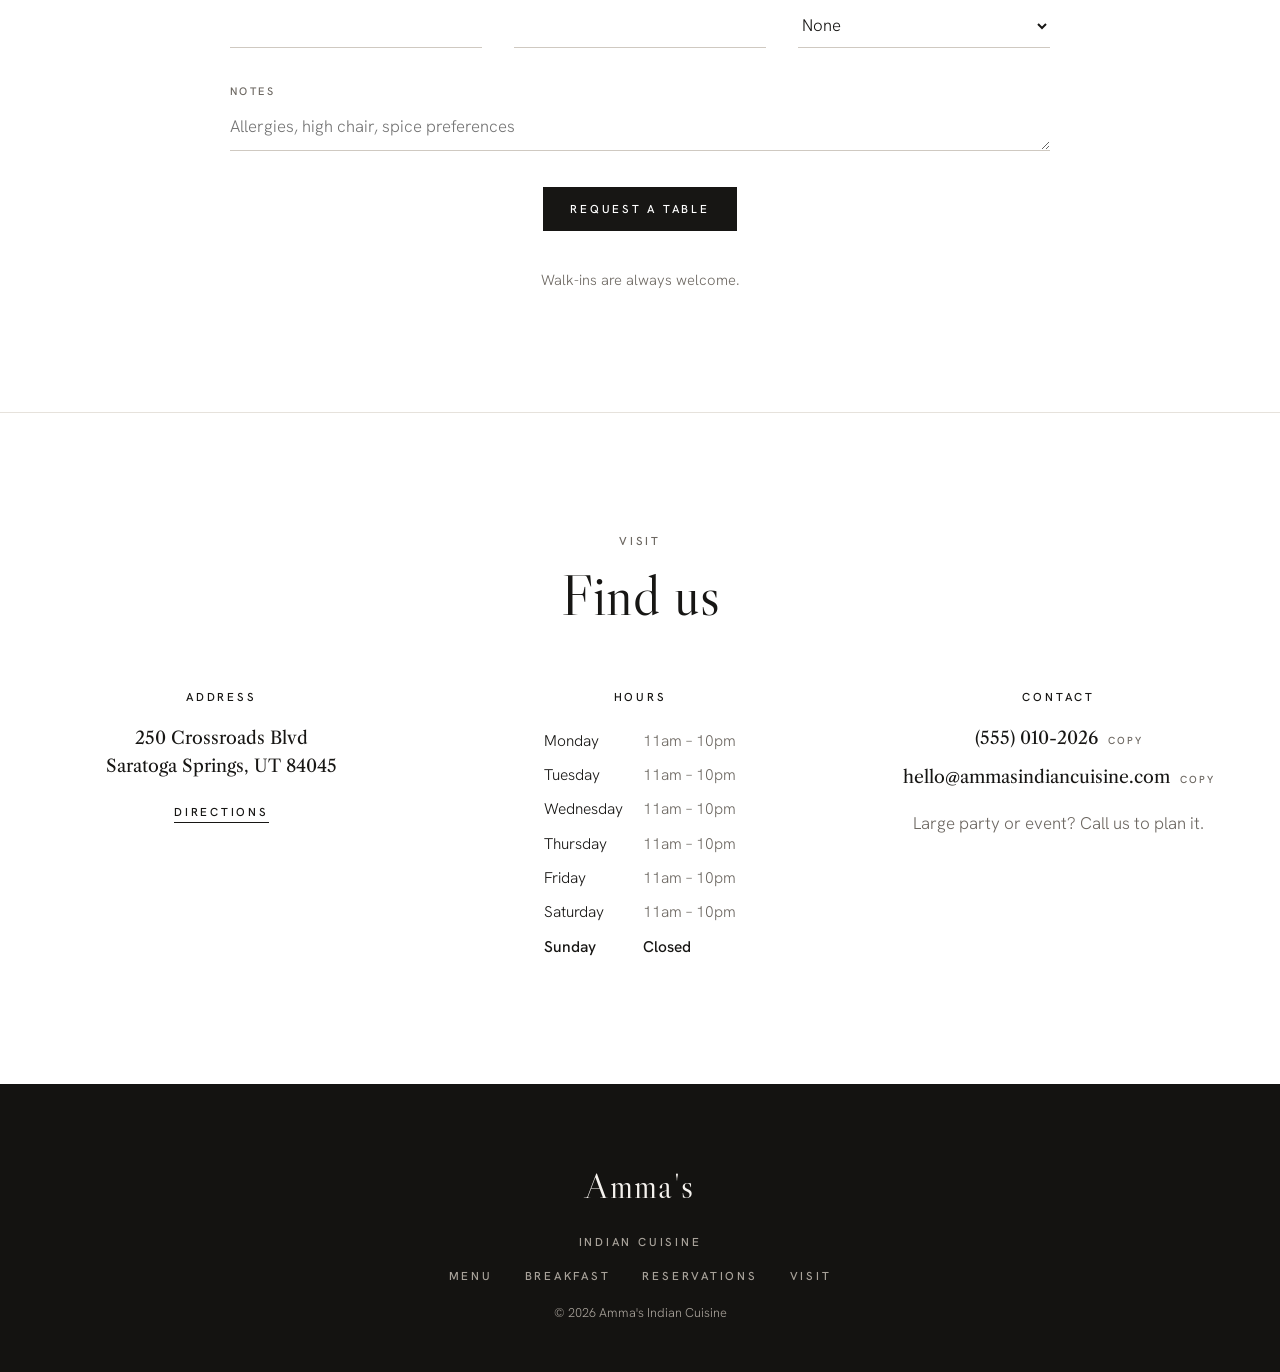
==== commit 6970225c: "Add two-sided printed menu for Amma's, close Sundays, set address print/build.mjs reads CONFIG and M" ====
--- a/ammas-indian-cuisine/index.html
+++ b/ammas-indian-cuisine/index.html
@@ -398,7 +398,7 @@
     <div class="wrap">
       <figure><img src="images/dosa.jpg" width="900" height="476" alt="Masala dosa with sambar and coconut chutney" loading="lazy"></figure>
       <div class="breakfast-copy">
-        <span class="caps muted">Every day · 11am – 1pm</span>
+        <span class="caps muted">Monday – Saturday · 11am – 1pm</span>
         <h2>Breakfast at Amma's</h2>
         <p>Dosas straight off the griddle, with fresh medu vada, masala vada and Mysore bonda served with chutney. Every dosa is <span id="dosa-price">$12.95</span>.</p>
         <div class="breakfast-list">
@@ -494,11 +494,11 @@
 const CONFIG = {
   phone: "(555) 010-2026",               // PLACEHOLDER
   email: "hello@ammasindiancuisine.com", // PLACEHOLDER
-  address: ["123 Main Street", "Your City, ST 00000"], // PLACEHOLDER
+  address: ["250 Crossroads Blvd", "Saratoga Springs, UT 84045"],
   currency: "$",
-  // Day index: 0 = Sunday. null = closed. Open every day 11am – 10pm; breakfast is 11am – 1pm.
+  // Day index: 0 = Sunday. null = closed. Open Monday – Saturday 11am – 10pm, closed Sunday; breakfast is 11am – 1pm.
   hours: [
-    { day: "Sunday",    open: "11:00", close: "22:00" },
+    { day: "Sunday",    open: null,    close: null },
     { day: "Monday",    open: "11:00", close: "22:00" },
     { day: "Tuesday",   open: "11:00", close: "22:00" },
     { day: "Wednesday", open: "11:00", close: "22:00" },
@@ -570,7 +570,7 @@
     { name: "Fish Curry", veg: false, price: 18.95, desc: "Tender fish simmered in a tangy, aromatic curry." },
     { name: "Nellore Chepala Pulusu", veg: false, price: 18.95, desc: "Traditional Andhra-style fish curry with tangy tamarind spices.", tag: "Andhra special" }
   ]},
-  "Breakfast": { note: "Served every day, 11am – 1pm.", items: [
+  "Breakfast": { note: "Served Monday – Saturday, 11am – 1pm.", items: [
     { name: "Plain Dosa", veg: true, price: 12.95, desc: "Golden, crispy rice and lentil crêpe." },
     { name: "Onion Dosa", veg: true, price: 12.95, desc: "Crispy dosa topped with finely chopped onions." },
     { name: "Masala Dosa", veg: true, price: 12.95, desc: "Golden dosa filled with spiced potato masala." },
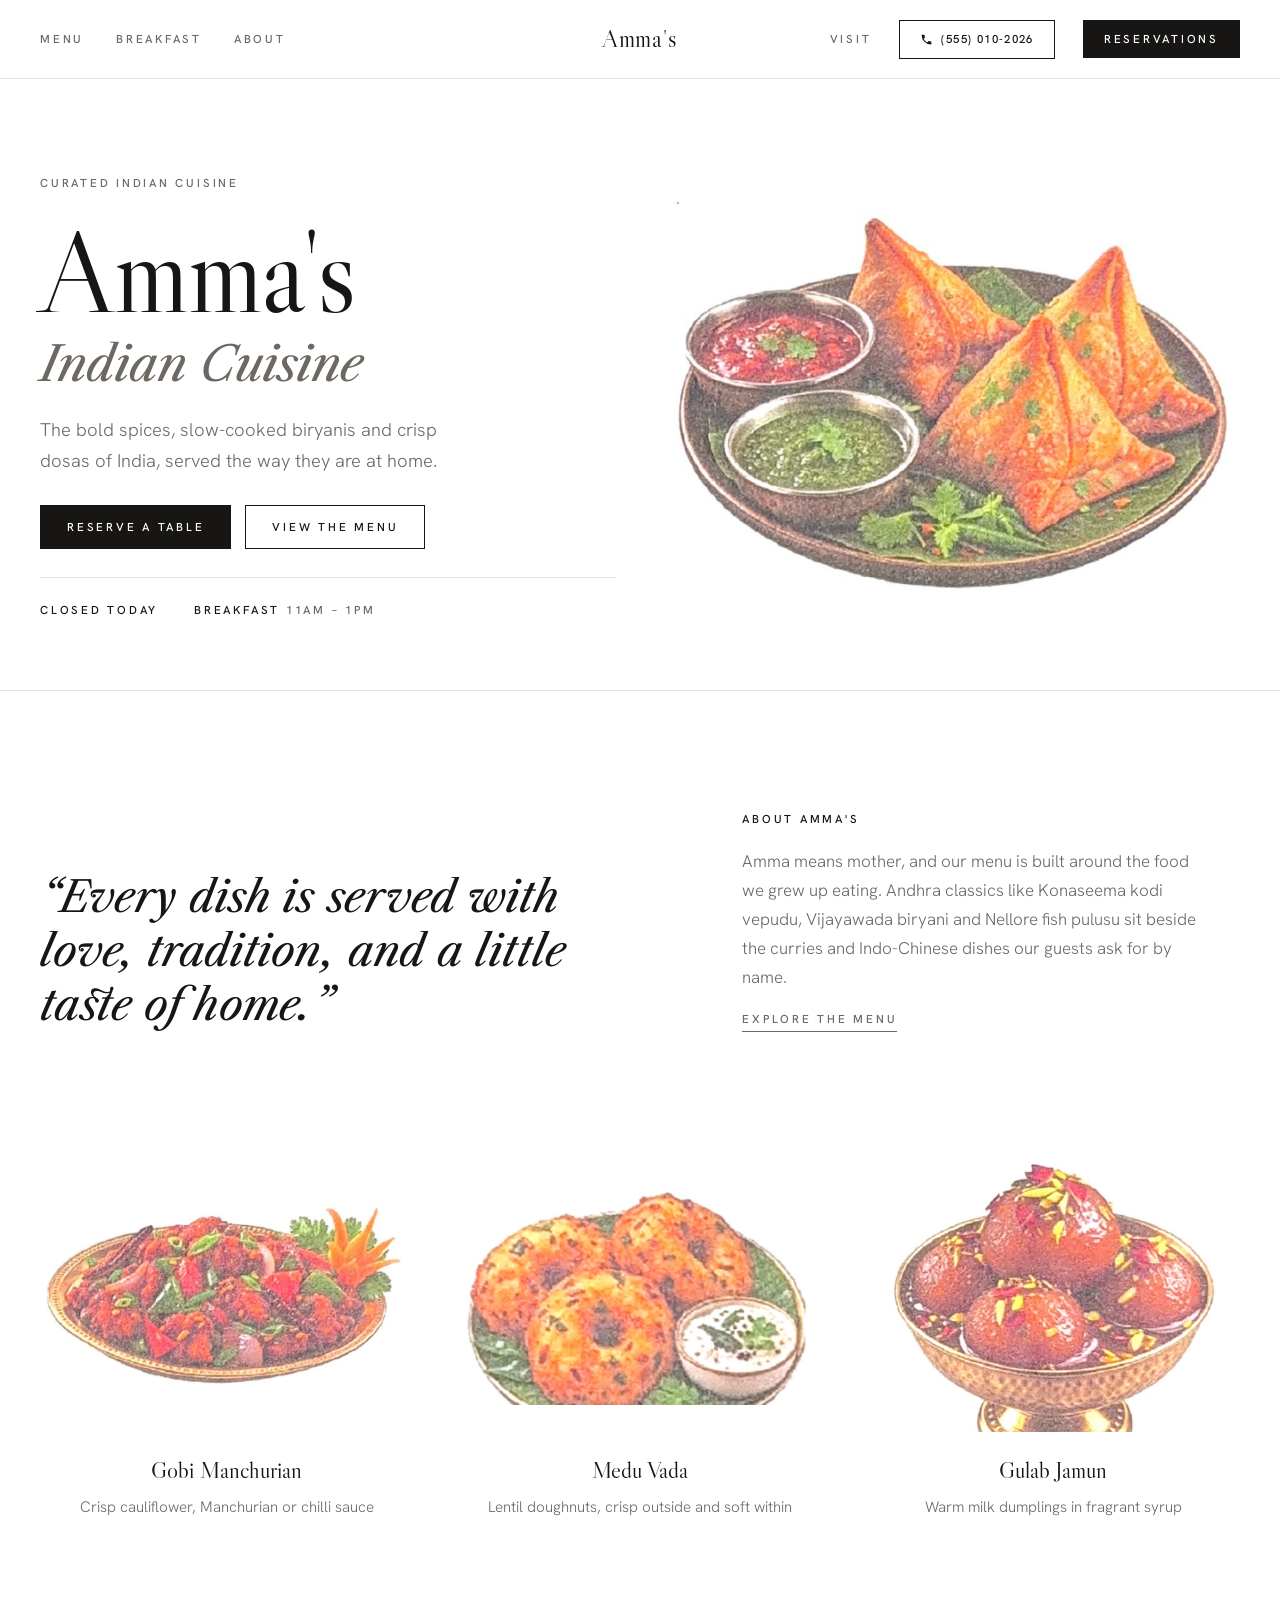
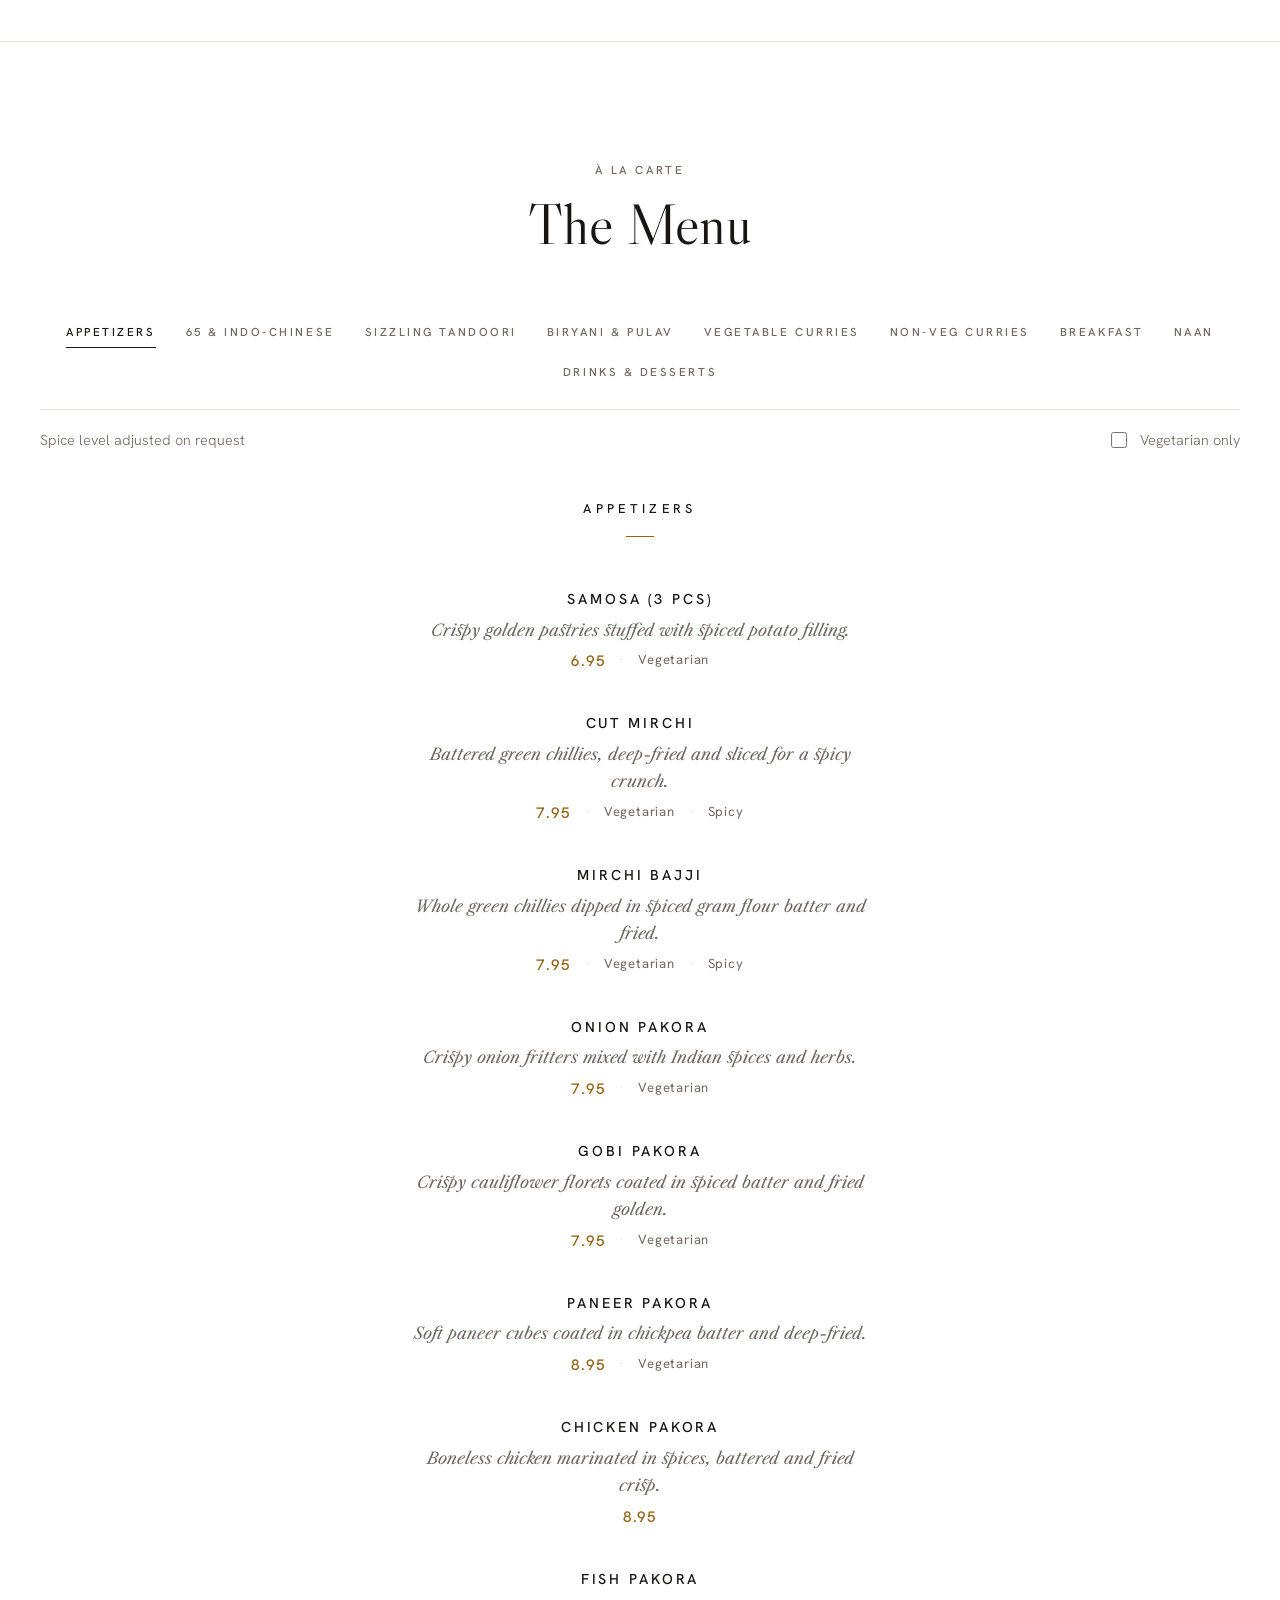
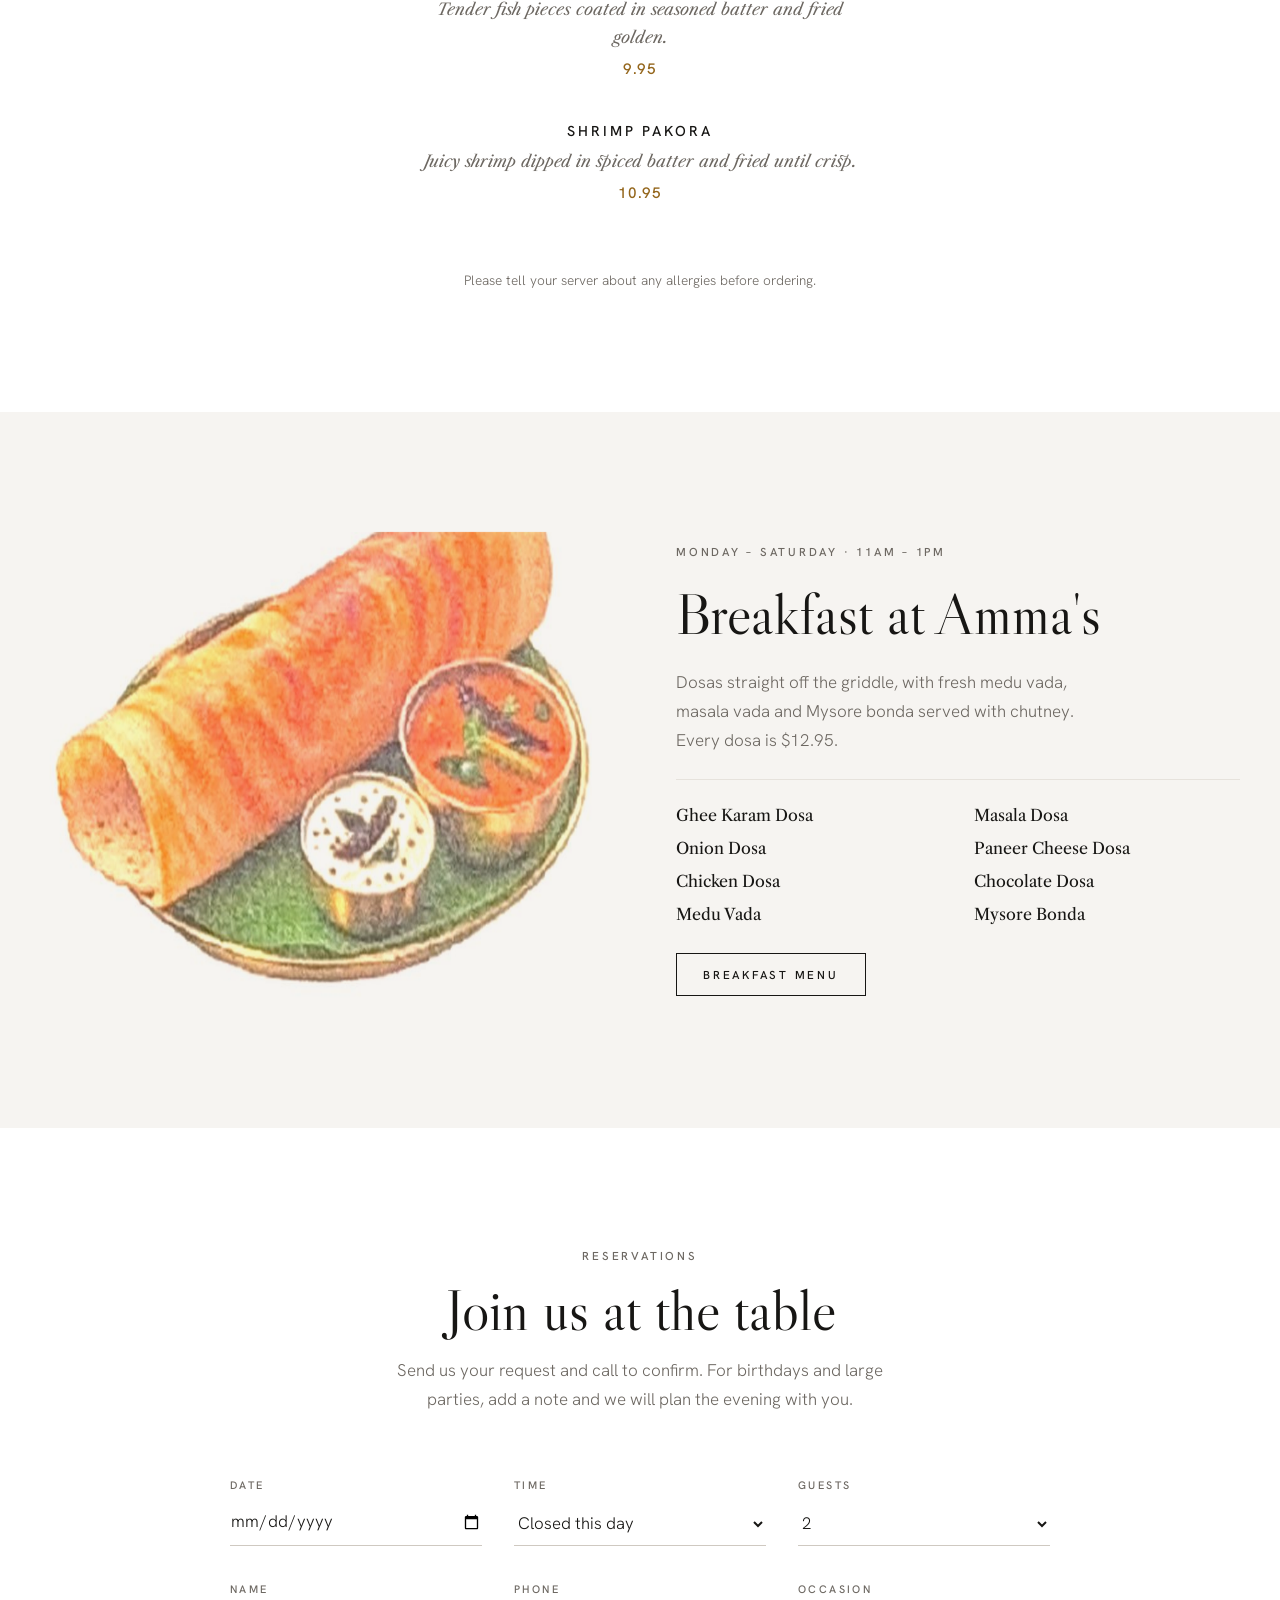
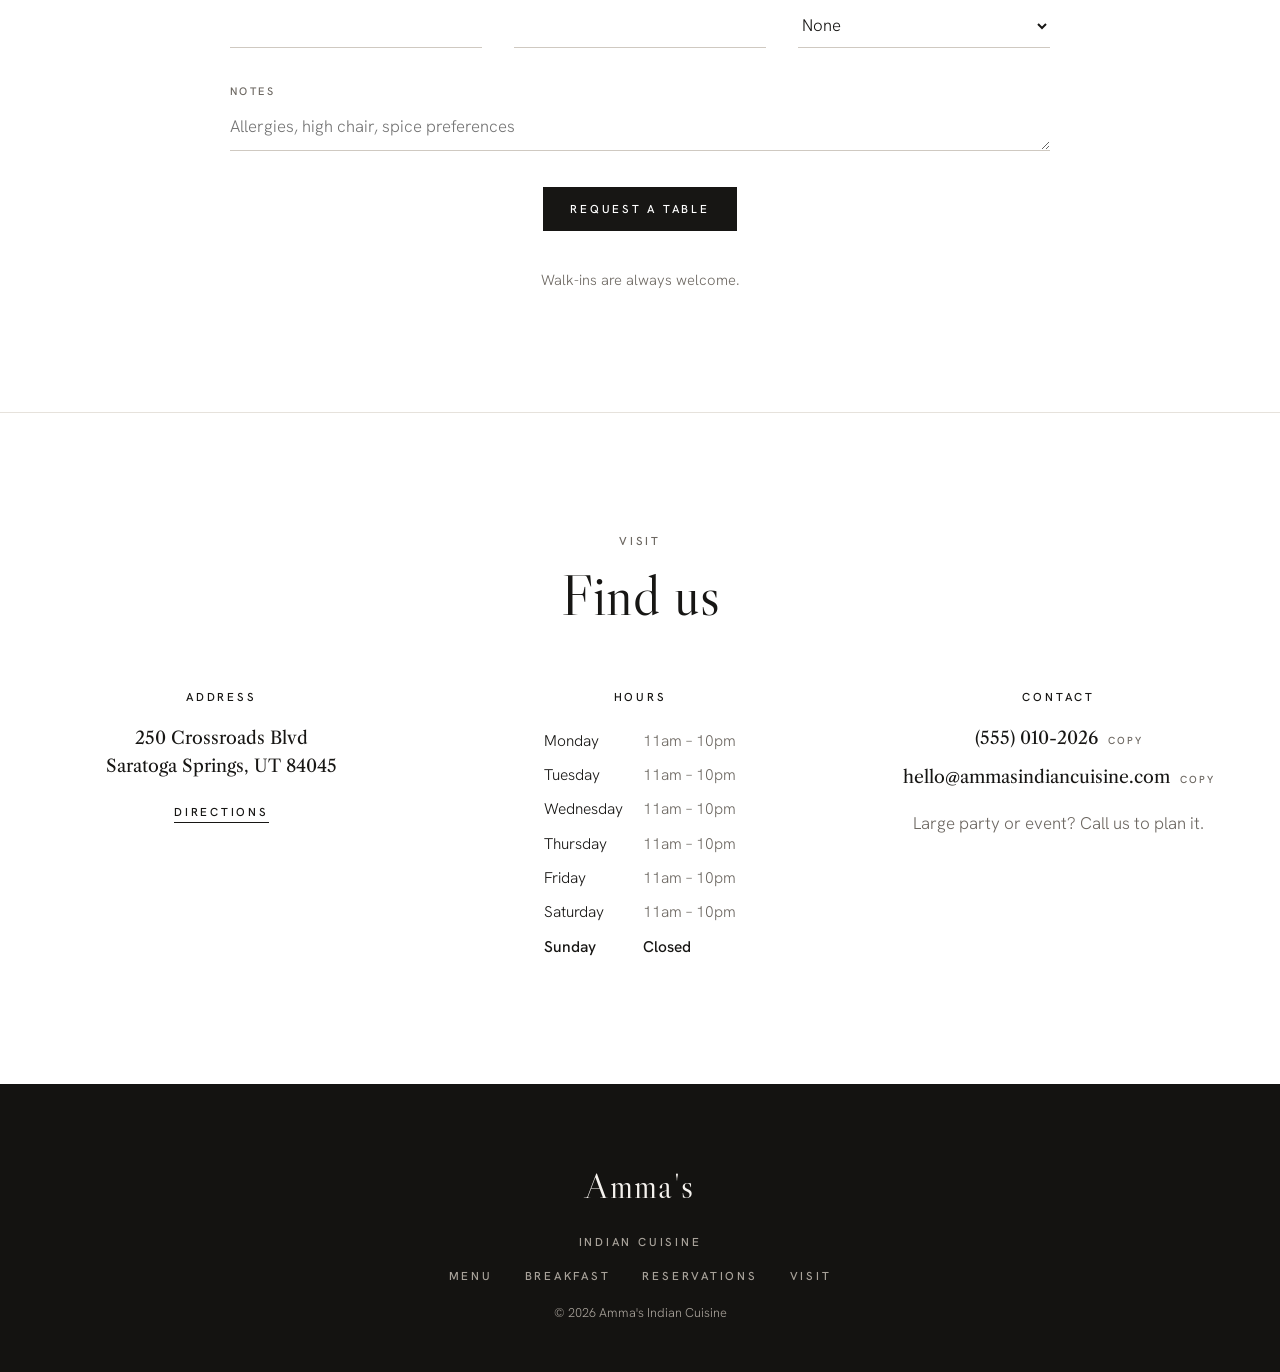
==== commit e33b20d7: "Add a call button to Amma's site header Shows the phone number on desktop and a compact Call button " ====
--- a/ammas-indian-cuisine/index.html
+++ b/ammas-indian-cuisine/index.html
@@ -109,6 +109,21 @@
 }
 .header-right { justify-self: end; display: flex; align-items: center; gap: 28px; }
 .header-right .btn { padding: 12px 20px; }
+.btn.call { display: inline-flex; align-items: center; gap: 8px; white-space: nowrap; }
+.btn.call .call-label { display: none; }
+.btn.call .call-number { letter-spacing: 0.12em; }
+@media (max-width: 860px) {
+  .header-right { gap: 10px; }
+  .header-right .btn { padding: 11px 14px; }
+  .btn.call .call-label { display: inline; }
+  .btn.call .call-number { display: none; }
+}
+@media (max-width: 380px) {
+  .site-header .wrap { gap: 8px; }
+  .wordmark { font-size: 1.35rem; }
+  .header-right { gap: 8px; }
+  .header-right .btn { padding: 10px 10px; letter-spacing: 0.14em; }
+}
 @media (max-width: 860px) {
   .site-header .wrap { grid-template-columns: auto 1fr; }
   .nav, .header-right .nav { display: none; }
@@ -319,6 +334,7 @@
     <a class="wordmark" href="#top">Amma's</a>
     <div class="header-right">
       <nav class="nav caps" aria-label="Secondary"><a href="#visit">Visit</a></nav>
+      <a class="btn call" id="call-link" href="#visit"><svg viewBox="0 0 24 24" width="13" height="13" aria-hidden="true"><path fill="currentColor" d="M6.6 10.8a15.1 15.1 0 0 0 6.6 6.6l2.2-2.2a1 1 0 0 1 1-.25 11.4 11.4 0 0 0 3.6.57 1 1 0 0 1 1 1V20a1 1 0 0 1-1 1A17 17 0 0 1 3 4a1 1 0 0 1 1-1h3.5a1 1 0 0 1 1 1c0 1.25.2 2.45.57 3.57a1 1 0 0 1-.25 1z"/></svg><span class="call-label">Call</span><span class="call-number" id="call-number"></span></a>
       <a class="btn solid" href="#reserve">Reservations</a>
     </div>
   </div>
@@ -665,6 +681,9 @@
   $("#address").innerHTML = CONFIG.address.join("<br>");
   $("#map-link").href = "https://www.google.com/maps/search/?api=1&query=" + encodeURIComponent("Amma's Indian Cuisine " + CONFIG.address.join(", "));
   $("#phone").textContent = CONFIG.phone;
+  $("#call-number").textContent = CONFIG.phone;
+  $("#call-link").href = "tel:" + CONFIG.phone.replace(/[^\d+]/g, "");
+  $("#call-link").setAttribute("aria-label", "Call " + CONFIG.phone);
   $("#email").textContent = CONFIG.email;
   $("#year").textContent = new Date().getFullYear();
 }
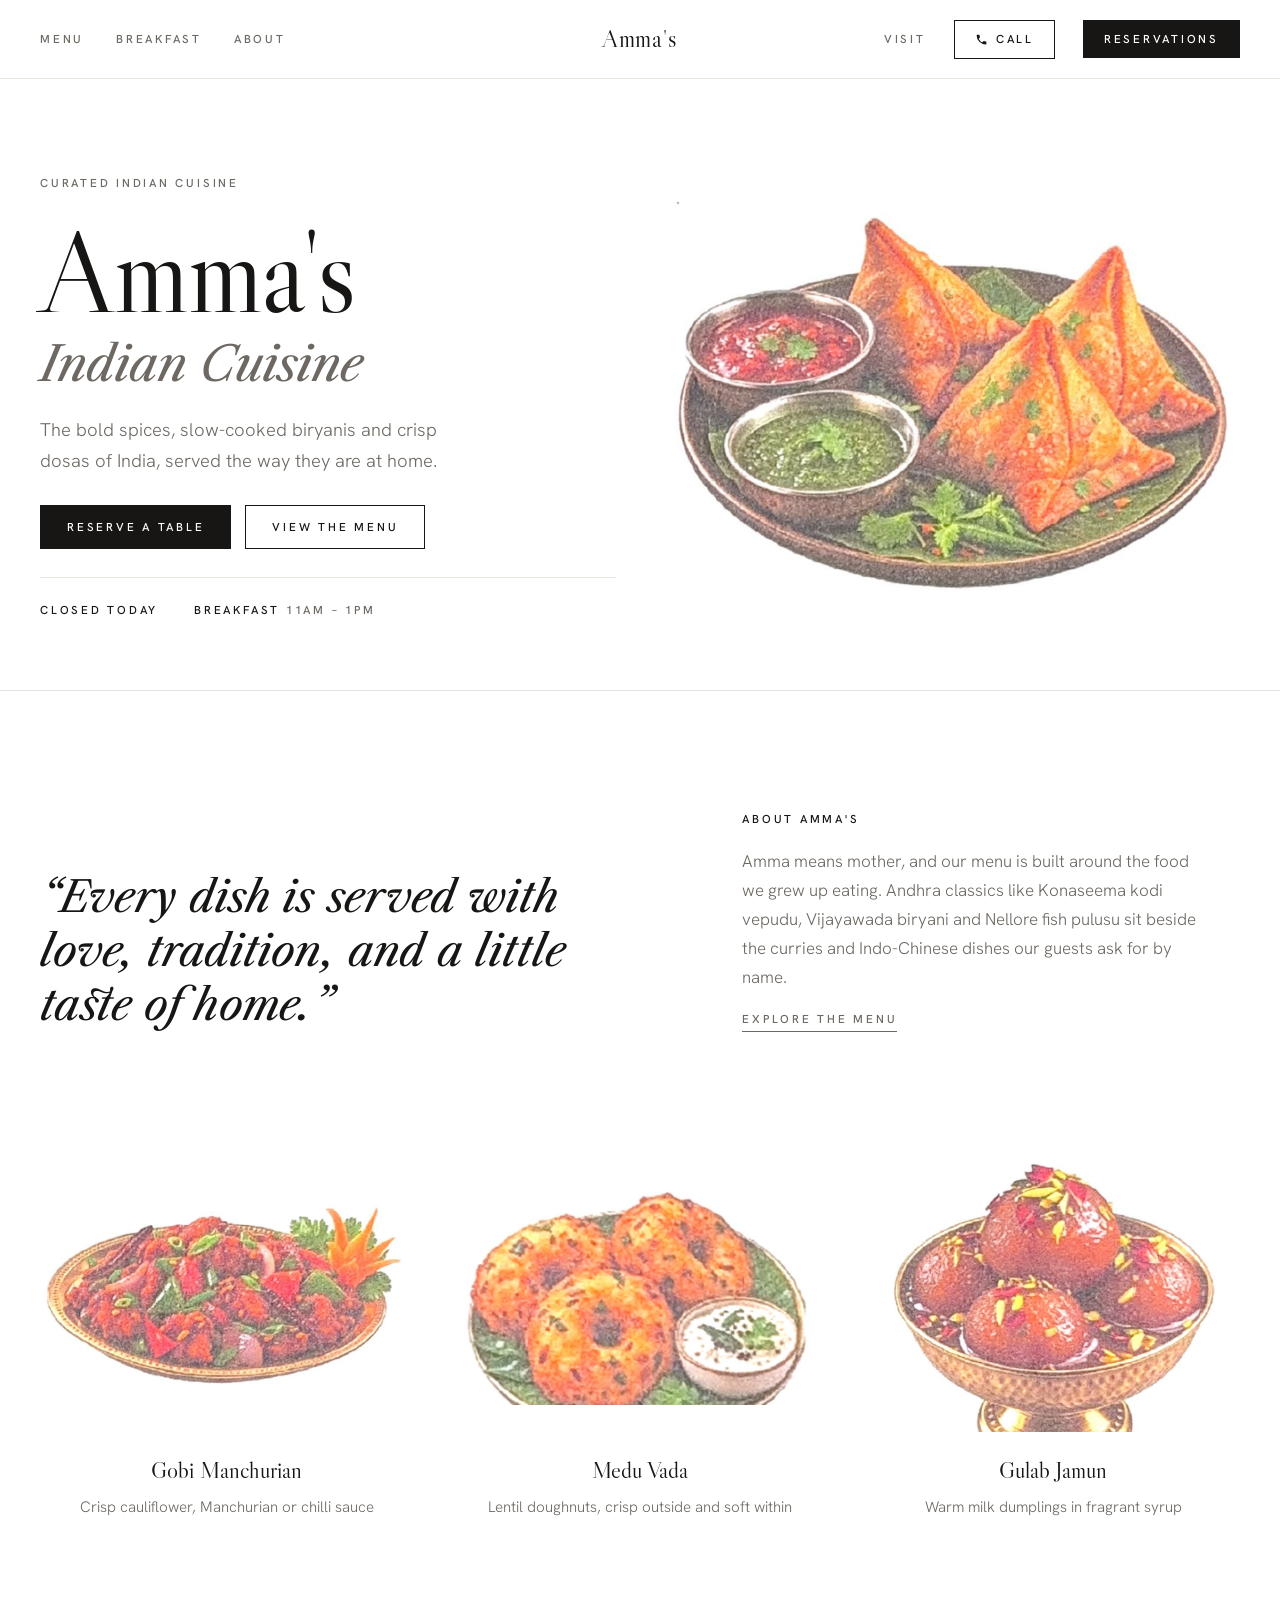
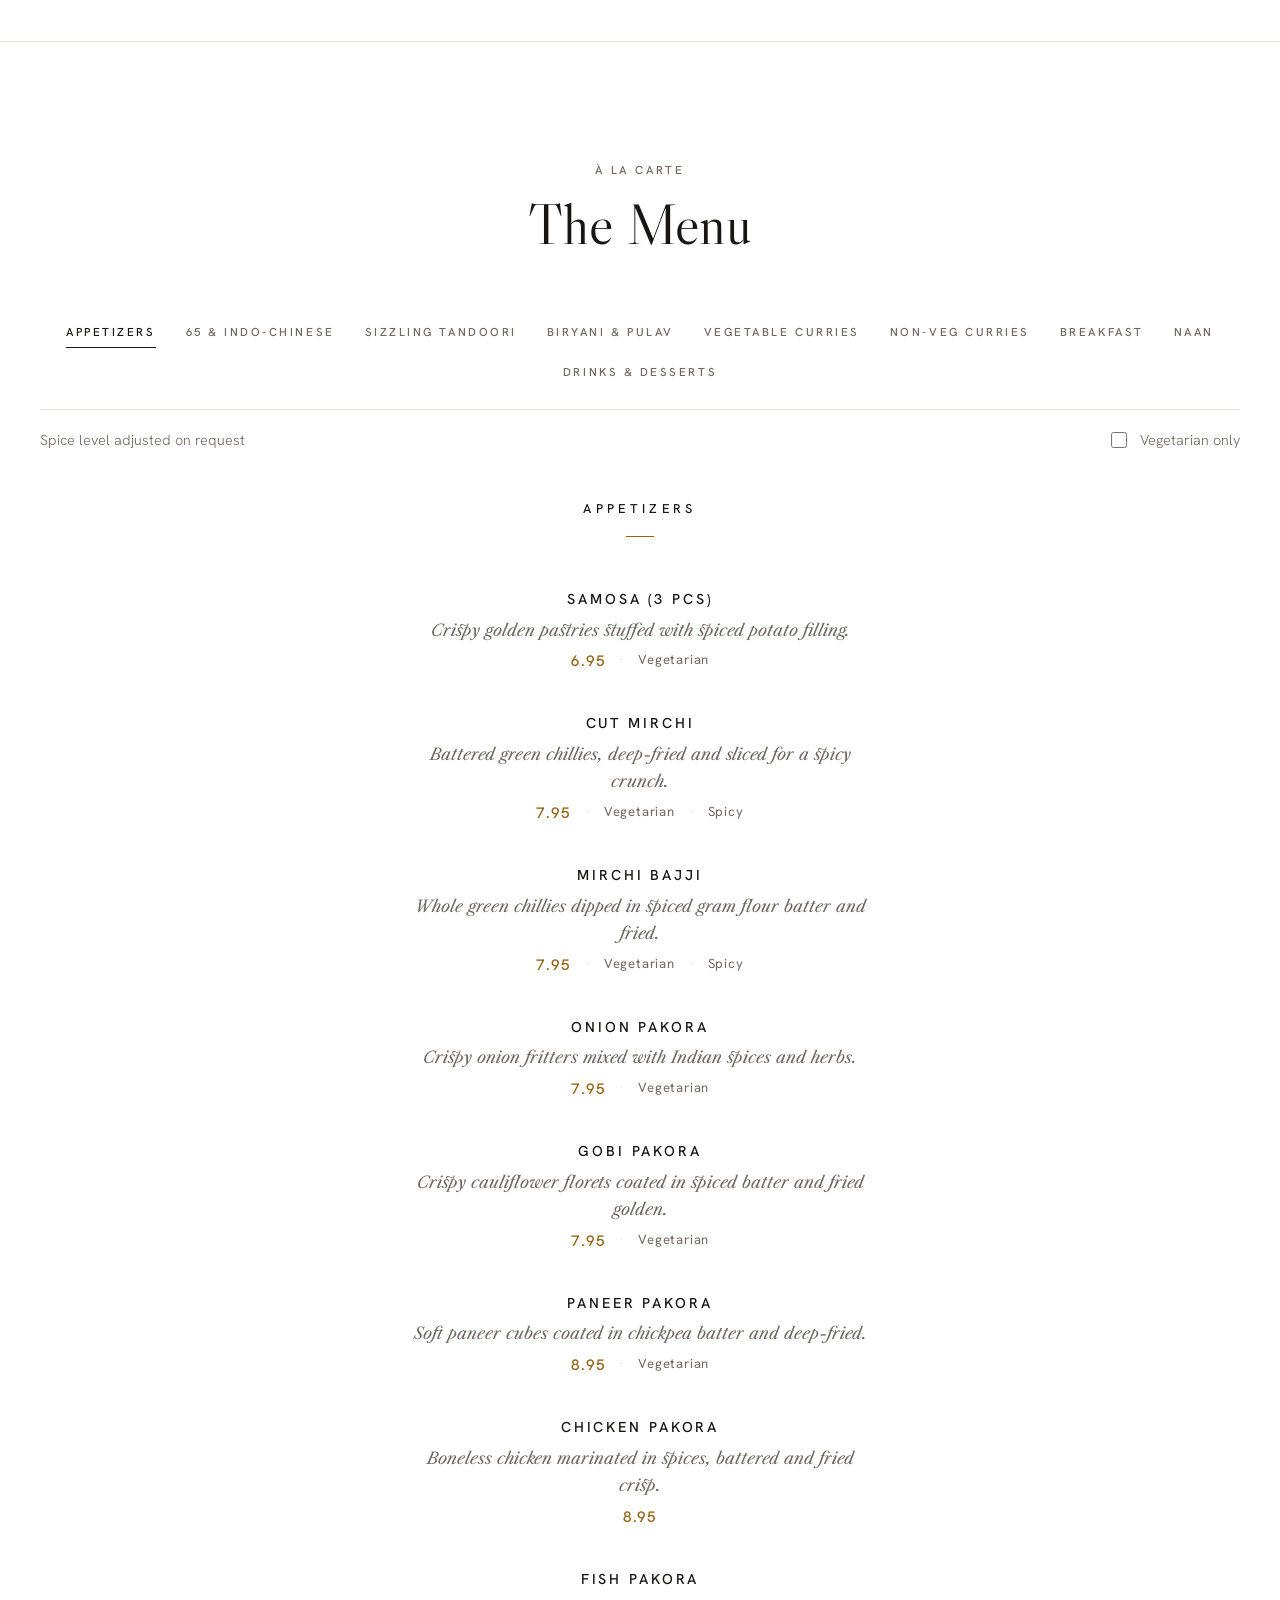
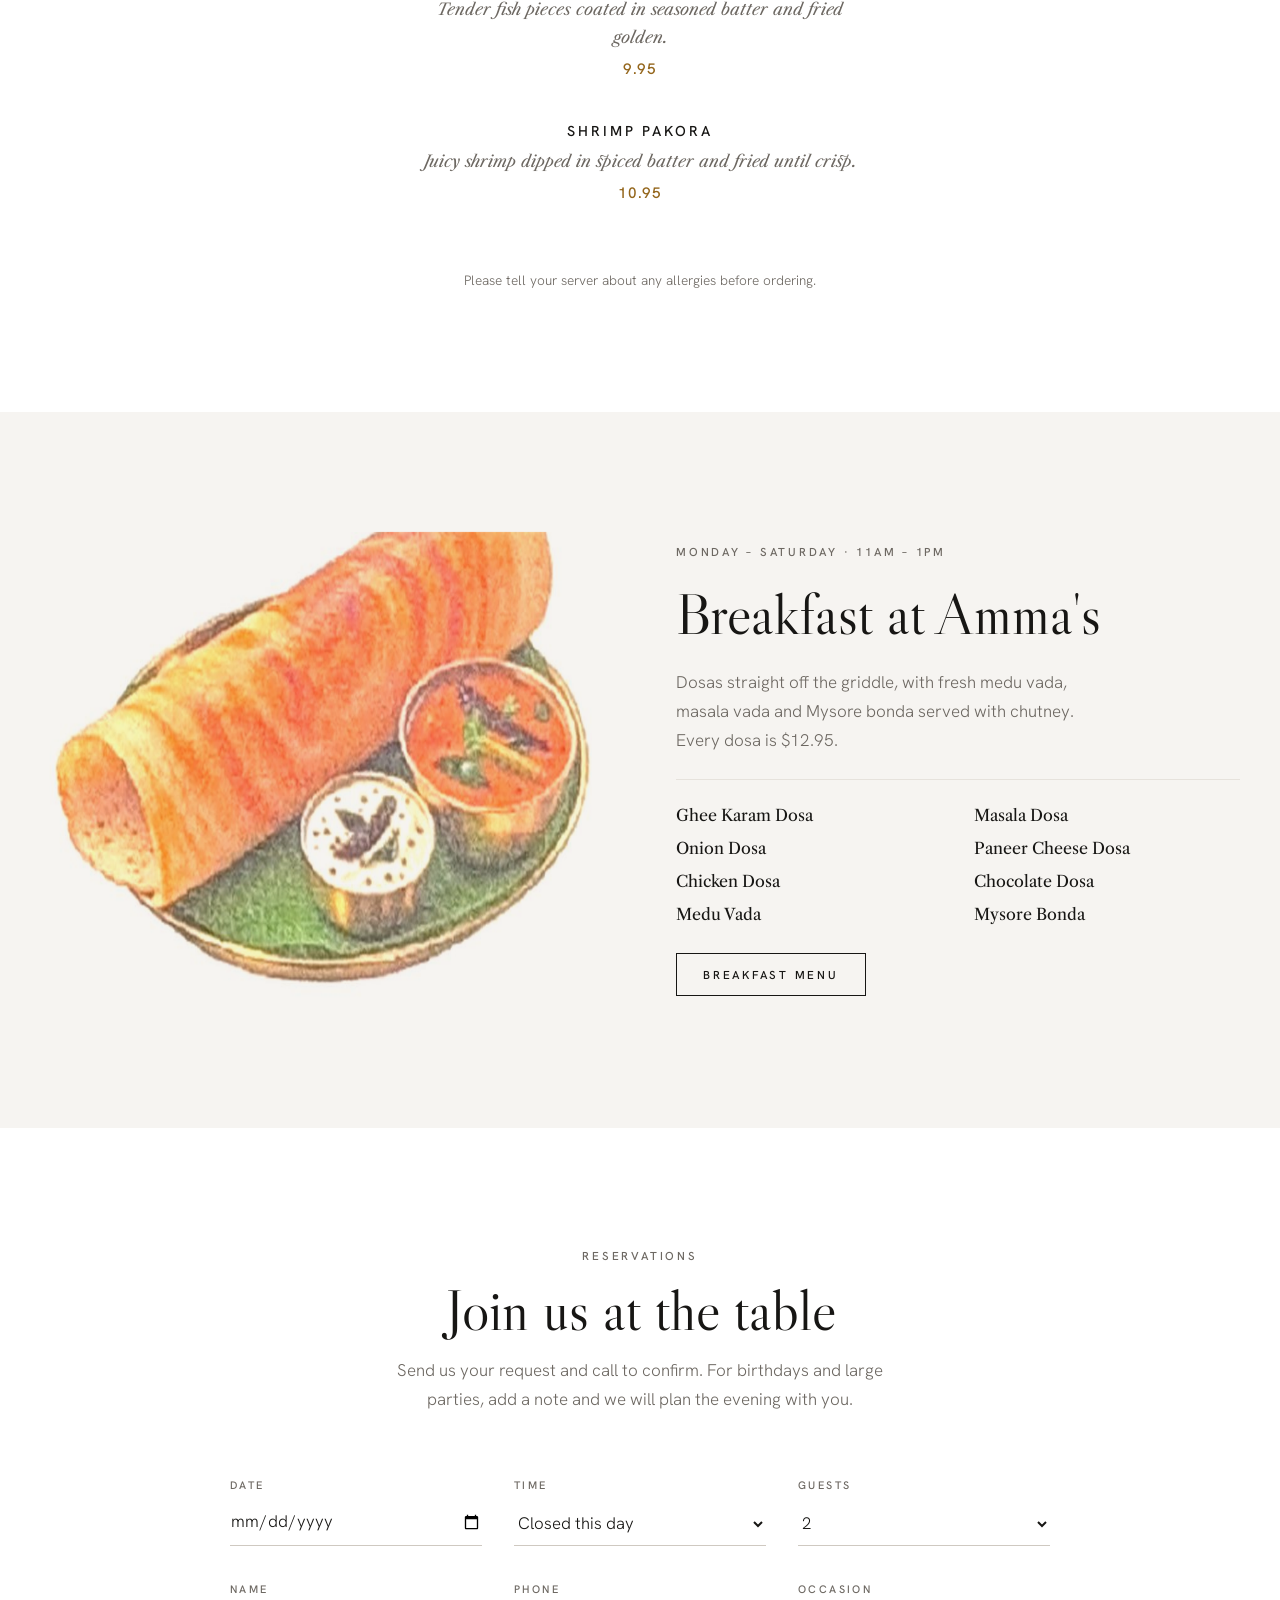
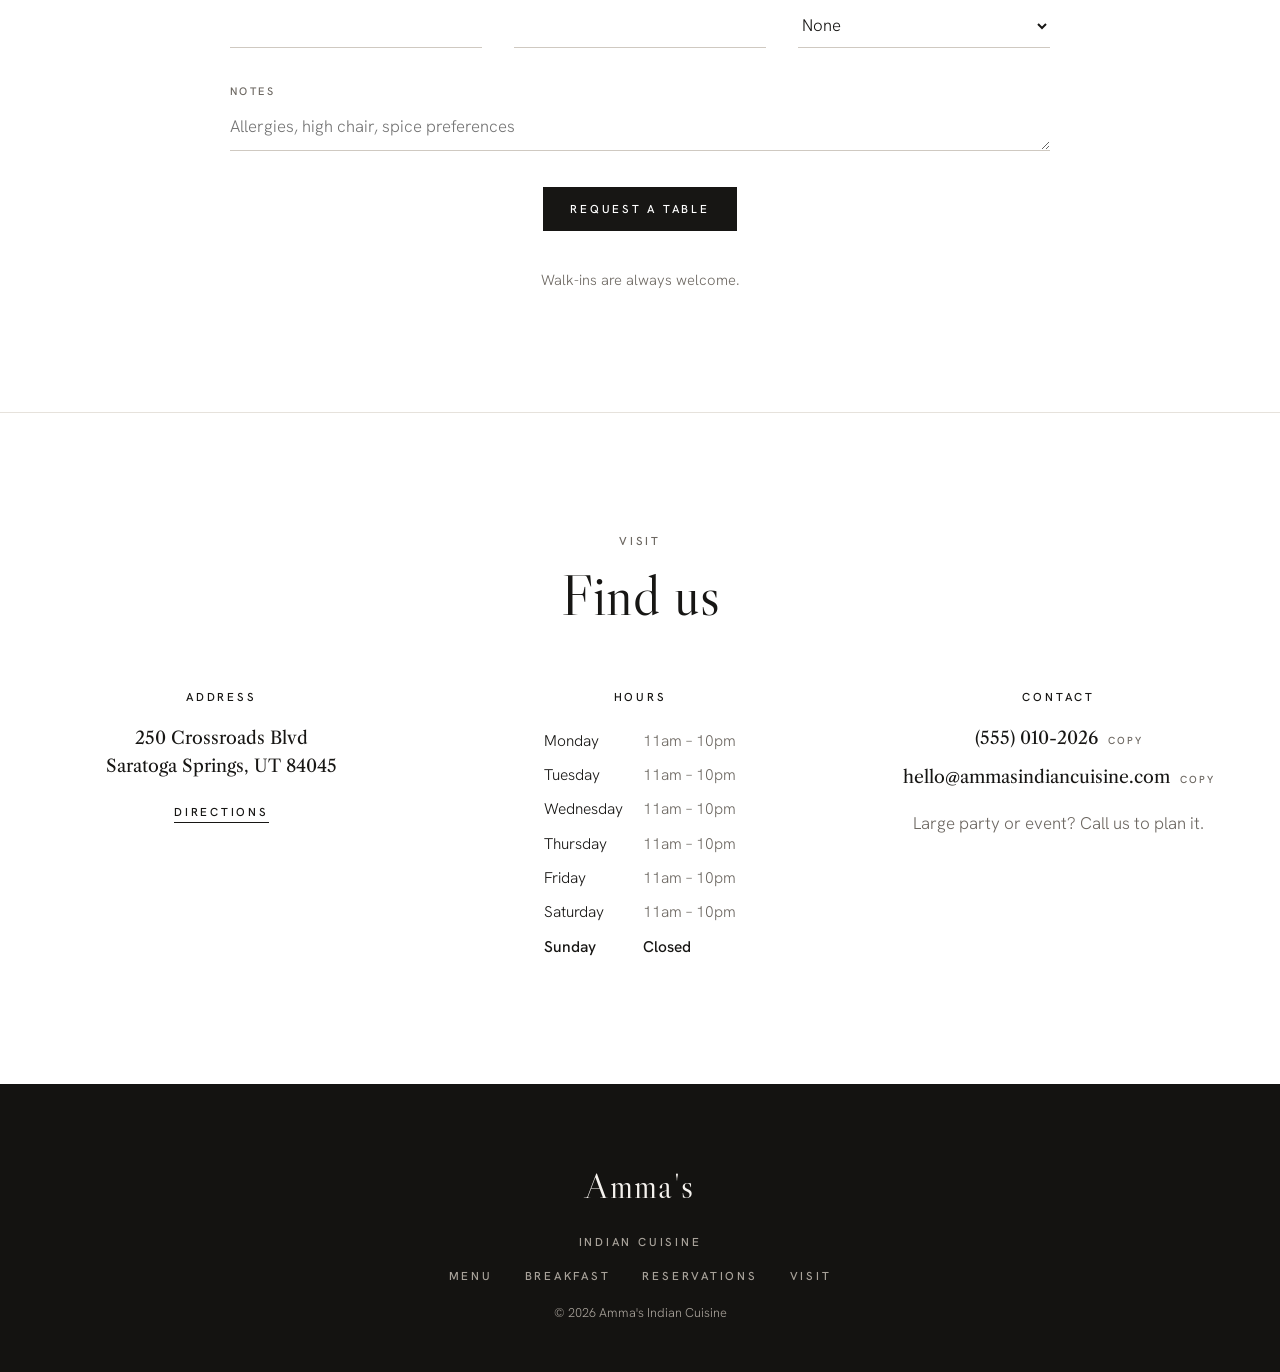
==== commit d85bb375: "Label Amma's header call button Call on all screen sizes Co-Authored-By: Claude Opus 5.5 <noreply@an" ====
--- a/ammas-indian-cuisine/index.html
+++ b/ammas-indian-cuisine/index.html
@@ -110,13 +110,10 @@
 .header-right { justify-self: end; display: flex; align-items: center; gap: 28px; }
 .header-right .btn { padding: 12px 20px; }
 .btn.call { display: inline-flex; align-items: center; gap: 8px; white-space: nowrap; }
-.btn.call .call-label { display: none; }
-.btn.call .call-number { letter-spacing: 0.12em; }
+.btn.call .call-number { display: none; }
 @media (max-width: 860px) {
   .header-right { gap: 10px; }
   .header-right .btn { padding: 11px 14px; }
-  .btn.call .call-label { display: inline; }
-  .btn.call .call-number { display: none; }
 }
 @media (max-width: 380px) {
   .site-header .wrap { gap: 8px; }
@@ -334,7 +331,7 @@
     <a class="wordmark" href="#top">Amma's</a>
     <div class="header-right">
       <nav class="nav caps" aria-label="Secondary"><a href="#visit">Visit</a></nav>
-      <a class="btn call" id="call-link" href="#visit"><svg viewBox="0 0 24 24" width="13" height="13" aria-hidden="true"><path fill="currentColor" d="M6.6 10.8a15.1 15.1 0 0 0 6.6 6.6l2.2-2.2a1 1 0 0 1 1-.25 11.4 11.4 0 0 0 3.6.57 1 1 0 0 1 1 1V20a1 1 0 0 1-1 1A17 17 0 0 1 3 4a1 1 0 0 1 1-1h3.5a1 1 0 0 1 1 1c0 1.25.2 2.45.57 3.57a1 1 0 0 1-.25 1z"/></svg><span class="call-label">Call</span><span class="call-number" id="call-number"></span></a>
+      <a class="btn call" id="call-link" href="#visit"><svg viewBox="0 0 24 24" width="13" height="13" aria-hidden="true"><path fill="currentColor" d="M6.6 10.8a15.1 15.1 0 0 0 6.6 6.6l2.2-2.2a1 1 0 0 1 1-.25 11.4 11.4 0 0 0 3.6.57 1 1 0 0 1 1 1V20a1 1 0 0 1-1 1A17 17 0 0 1 3 4a1 1 0 0 1 1-1h3.5a1 1 0 0 1 1 1c0 1.25.2 2.45.57 3.57a1 1 0 0 1-.25 1z"/></svg><span class="call-label">Call</span><span class="call-number" id="call-number" hidden></span></a>
       <a class="btn solid" href="#reserve">Reservations</a>
     </div>
   </div>
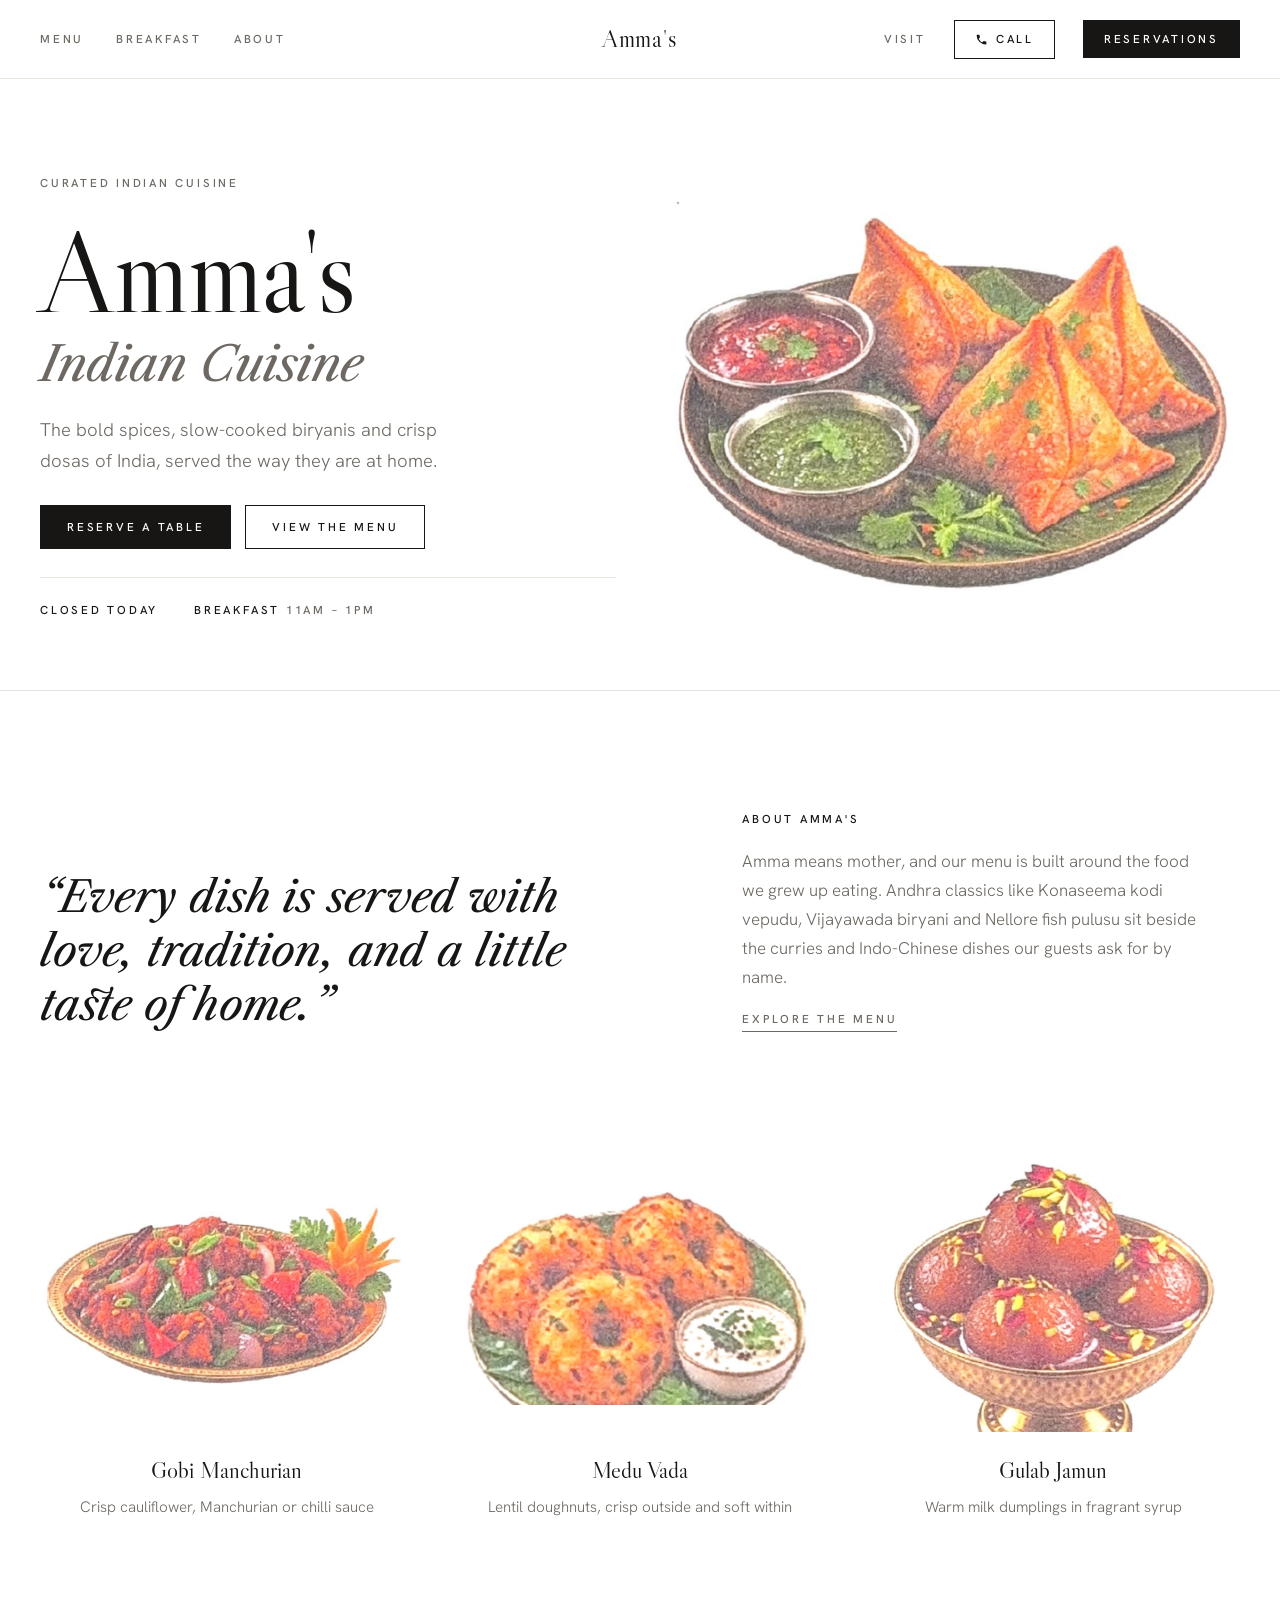
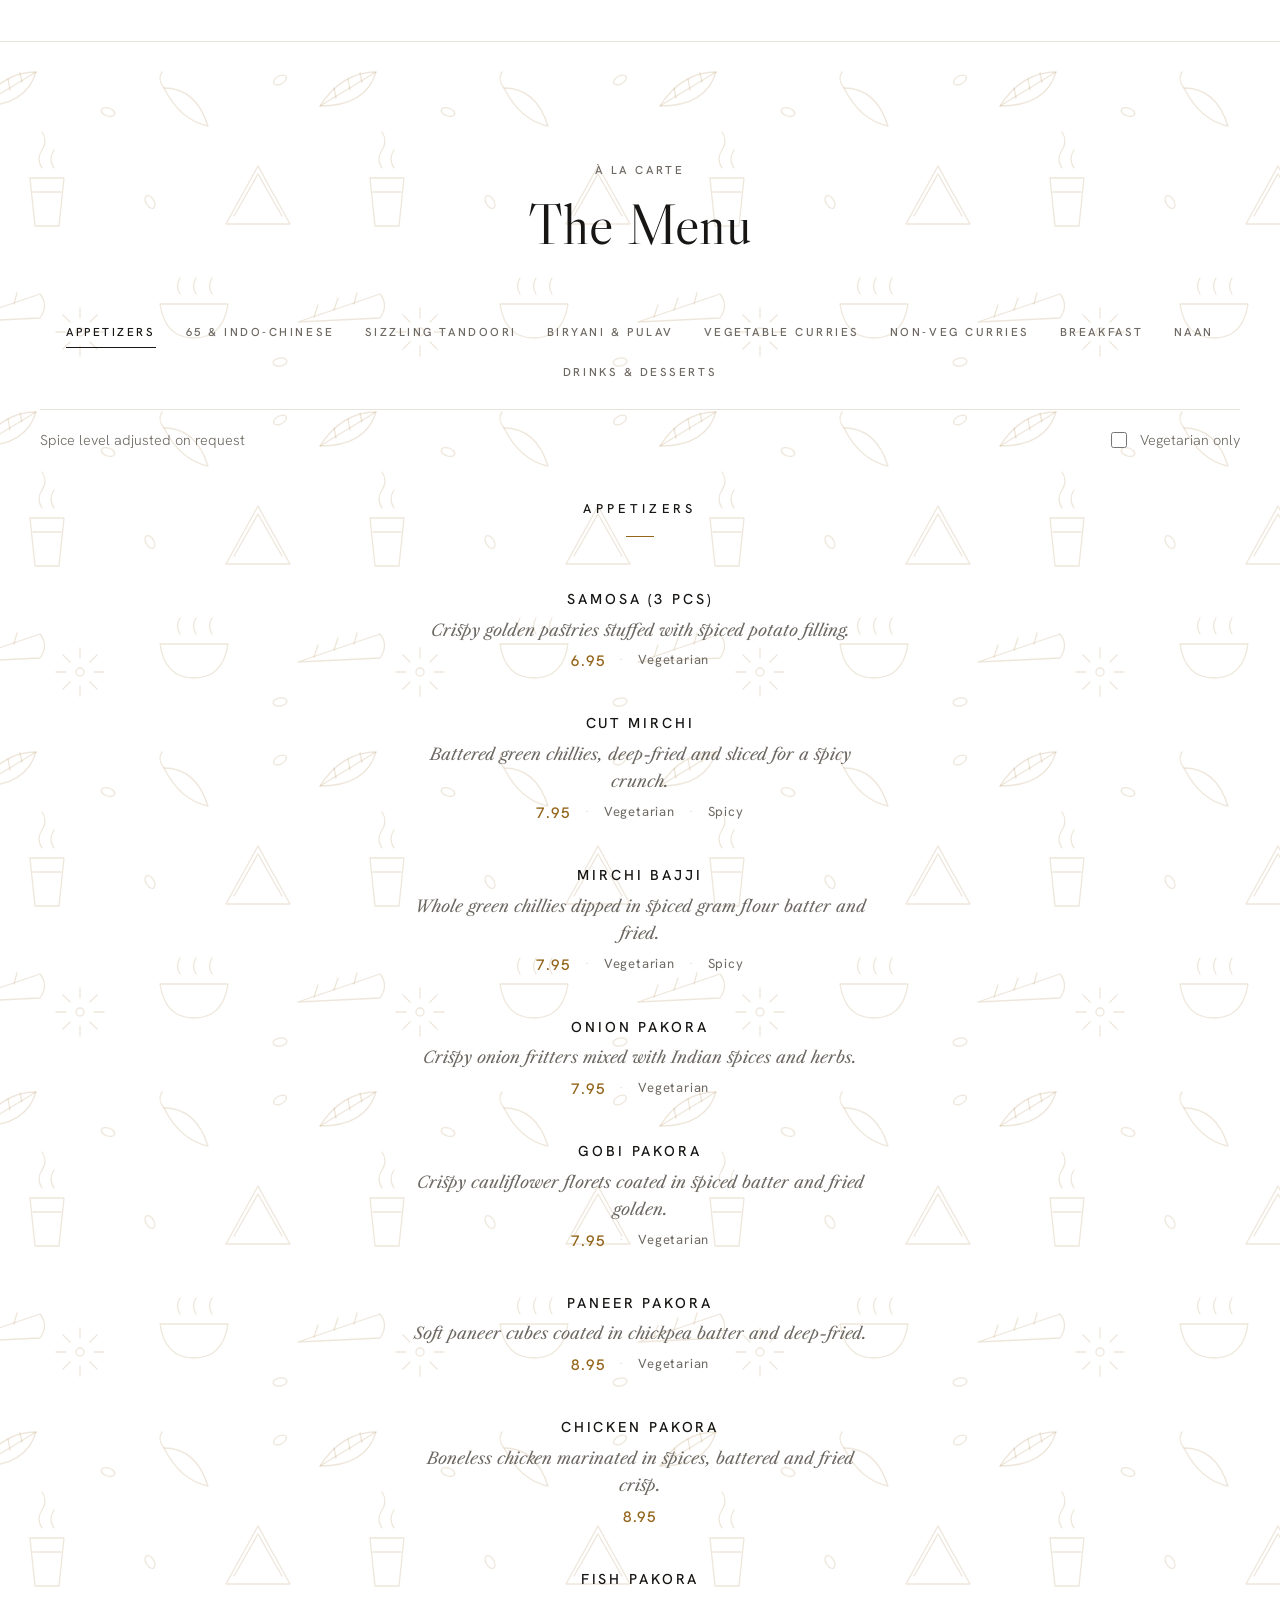
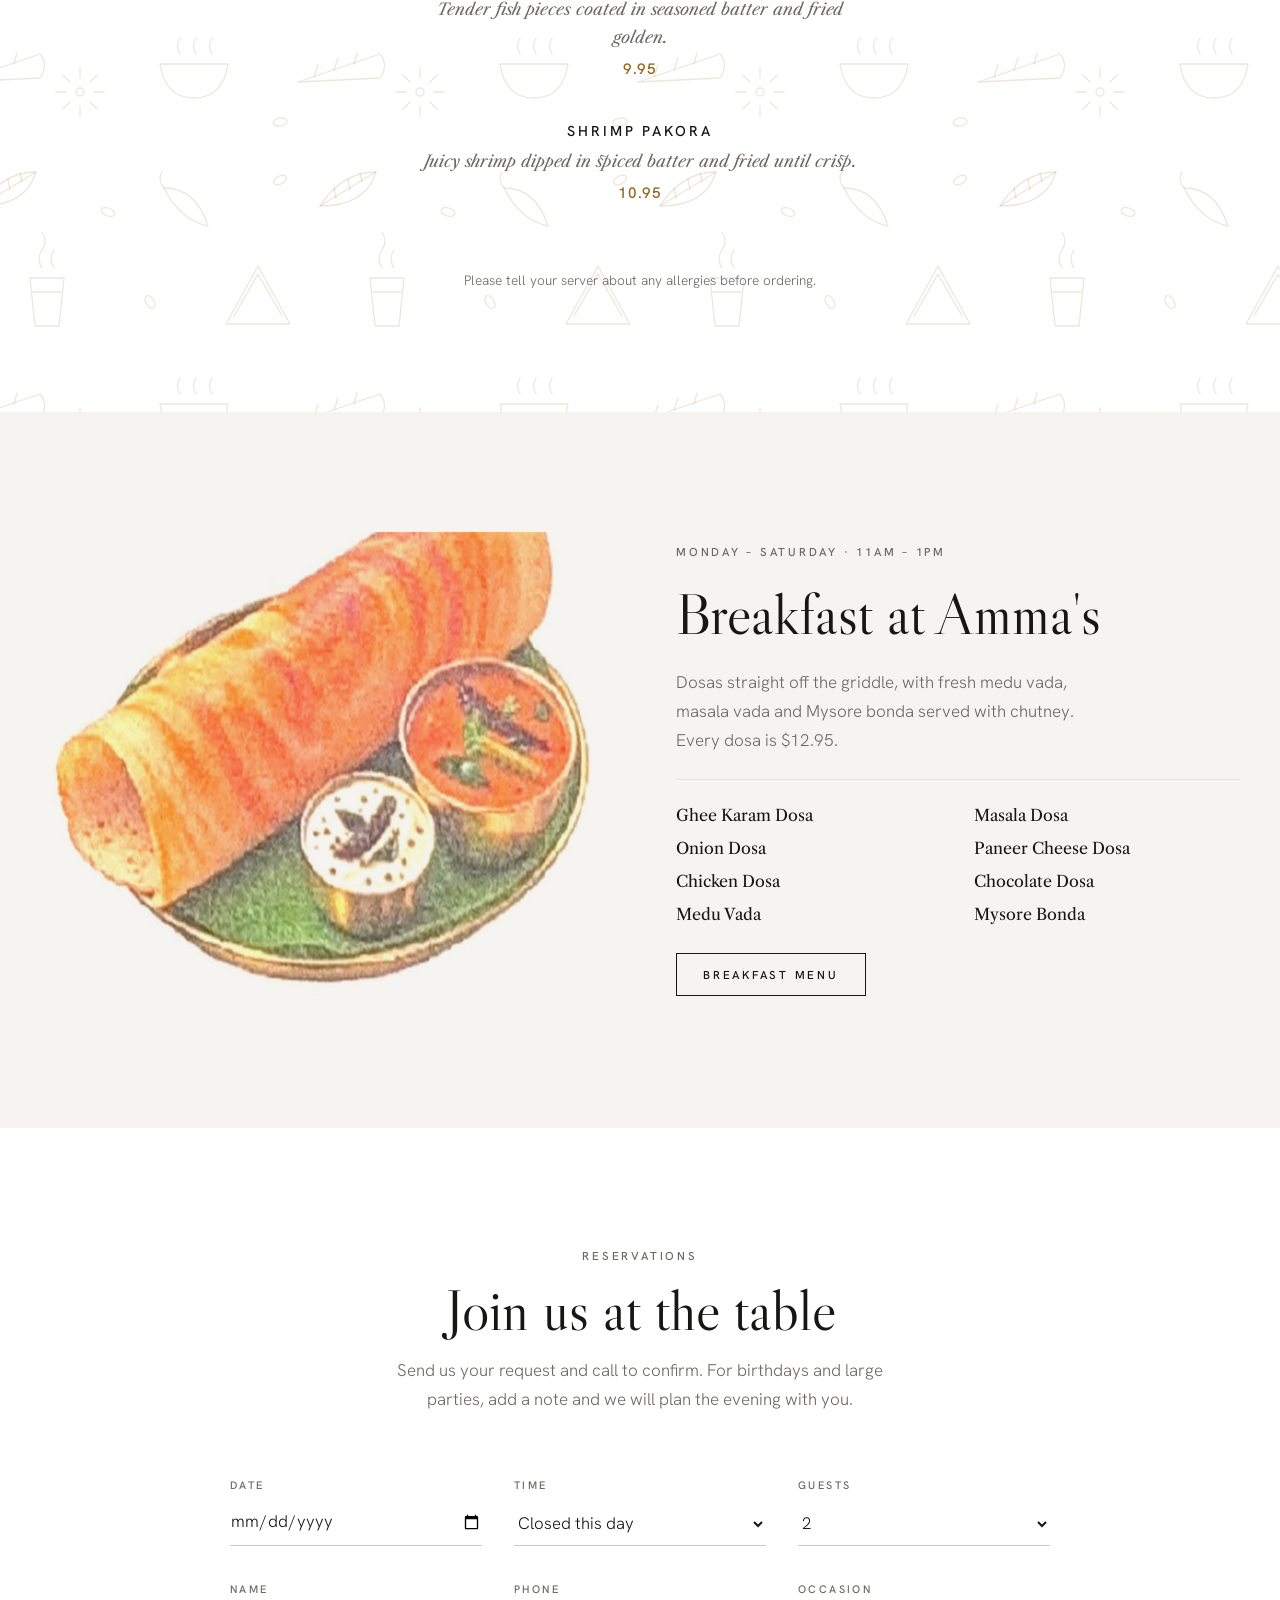
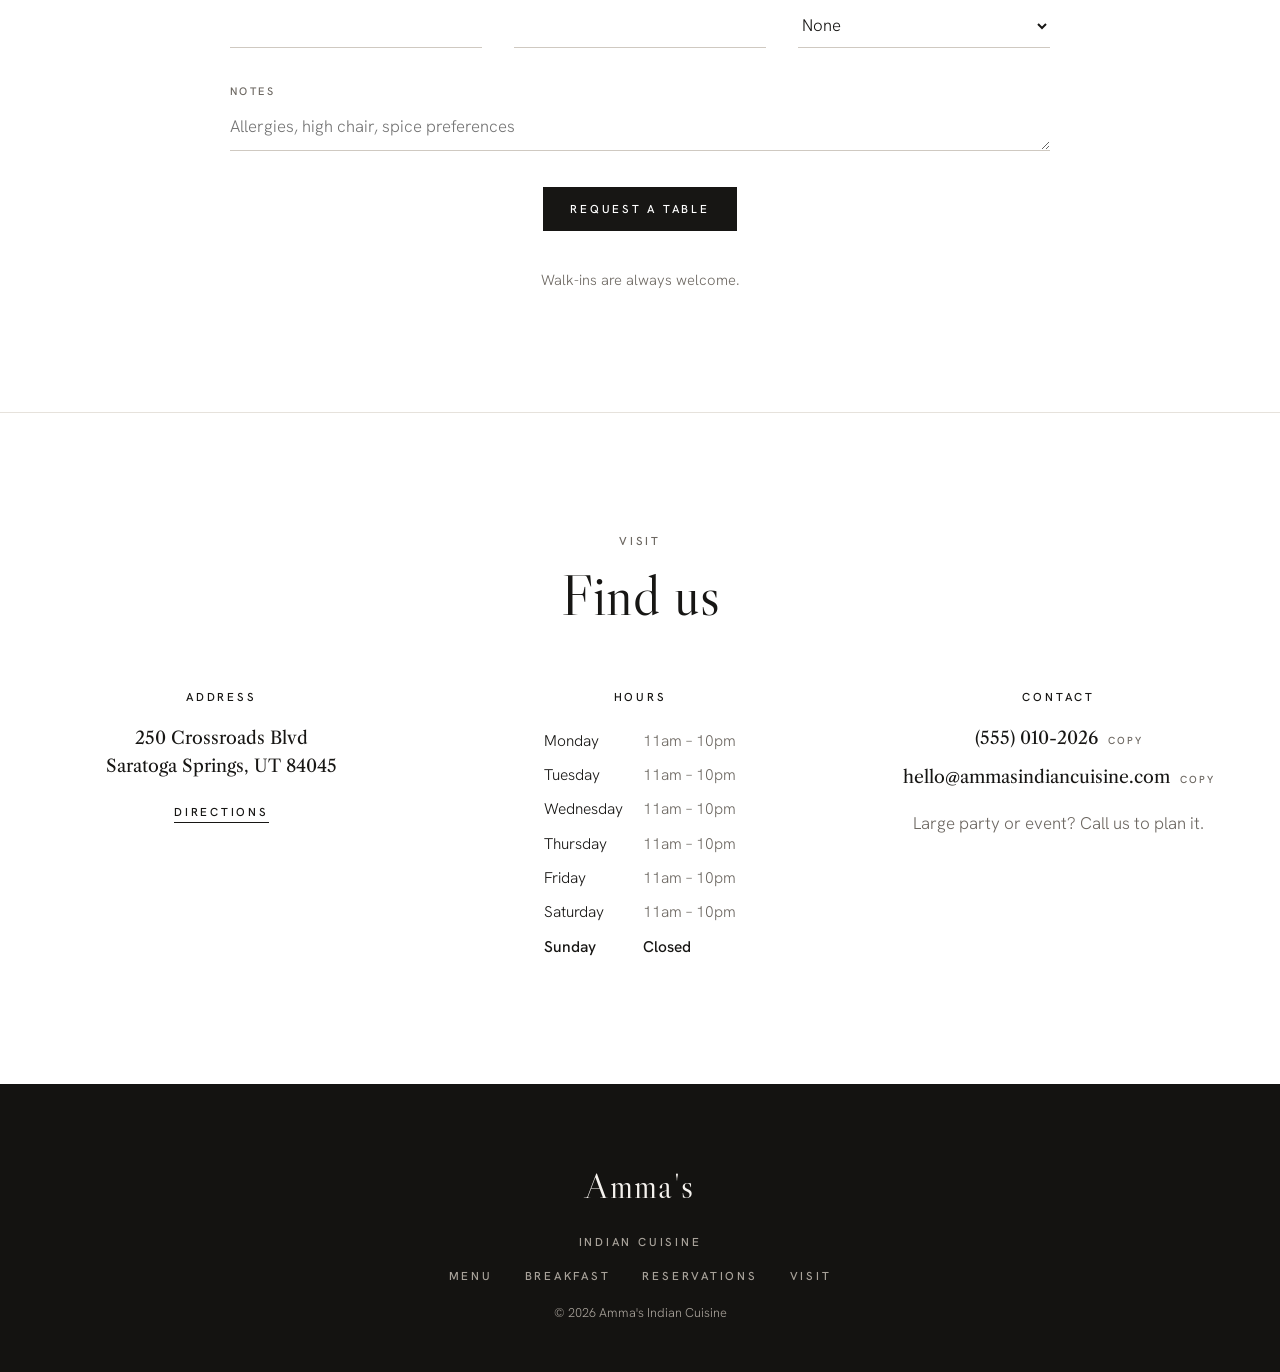
==== commit e9345ec8: "Add faint kitchen doodles behind Amma's website menu Thin brass line drawings (chilli, curry leaf, s" ====
--- a/ammas-indian-cuisine/index.html
+++ b/ammas-indian-cuisine/index.html
@@ -193,7 +193,14 @@
 @media (max-width: 860px) { .sig-grid { grid-template-columns: minmax(0, 1fr); gap: 56px; } }
 
 /* Menu */
-.menu { background: var(--page); border-top: 1px solid var(--hair); }
+.menu {
+  border-top: 1px solid var(--hair);
+  /* Faint line doodles from the kitchen: chilli, curry leaf, samosa, chai, bowl, dosa, star anise, cardamom */
+  background:
+    url("data:image/svg+xml,%3Csvg xmlns='http://www.w3.org/2000/svg' width='340' height='340' viewBox='0 0 340 340'%3E%3Cg fill='none' stroke='%2394661c' stroke-width='1.3' stroke-opacity='0.16' stroke-linecap='round' stroke-linejoin='round'%3E%3Cpath d='M34 46q32 0 44 38q-28-6-44-38z'/%3E%3Cpath d='M34 46q-7-9-2-16'/%3E%3Cpath d='M190 64q22-34 56-34q-10 34-56 34z'/%3E%3Cpath d='M190 64l56-34'/%3E%3Cpath d='M206 56l-2-10M220 48l-2-11M232 40l-2-9'/%3E%3Cpath d='M96 182l32-58l32 58z'/%3E%3Cpath d='M104 174l24-42l24 42'/%3E%3Cpath d='M240 136h34l-5 48h-24z'/%3E%3Cpath d='M243 150h28'/%3E%3Cpath d='M252 126q-6-9 0-18q6-9 0-18'/%3E%3Cpath d='M264 126q-6-9 0-18'/%3E%3Cpath d='M30 262h68q-5 34-34 34q-29 0-34-34z'/%3E%3Cpath d='M50 252q-5-8 0-16M66 252q-5-8 0-16M82 252q-5-8 0-16'/%3E%3Cpath d='M168 280l82-28q9 11 0 24z'/%3E%3Cpath d='M184 275l4-12M204 268l4-12M224 262l3-11'/%3E%3Ccircle cx='290' cy='290' r='4'/%3E%3Cpath d='M290 276v-10M290 304v10M276 290h-10M304 290h10M280 280l-7-7M300 300l7 7M300 280l7-7M280 300l-7 7'/%3E%3Cellipse cx='150' cy='38' rx='7' ry='4' transform='rotate(-30 150 38)'/%3E%3Cellipse cx='318' cy='70' rx='7' ry='4' transform='rotate(20 318 70)'/%3E%3Cellipse cx='20' cy='160' rx='7' ry='4' transform='rotate(60 20 160)'/%3E%3Cellipse cx='150' cy='320' rx='7' ry='4' transform='rotate(-10 150 320)'/%3E%3C/g%3E%3C/svg%3E") center top / 340px 340px repeat,
+    var(--page);
+}
+.menu .wrap { position: relative; }
 .menu-nav {
   display: flex;
   flex-wrap: wrap;
